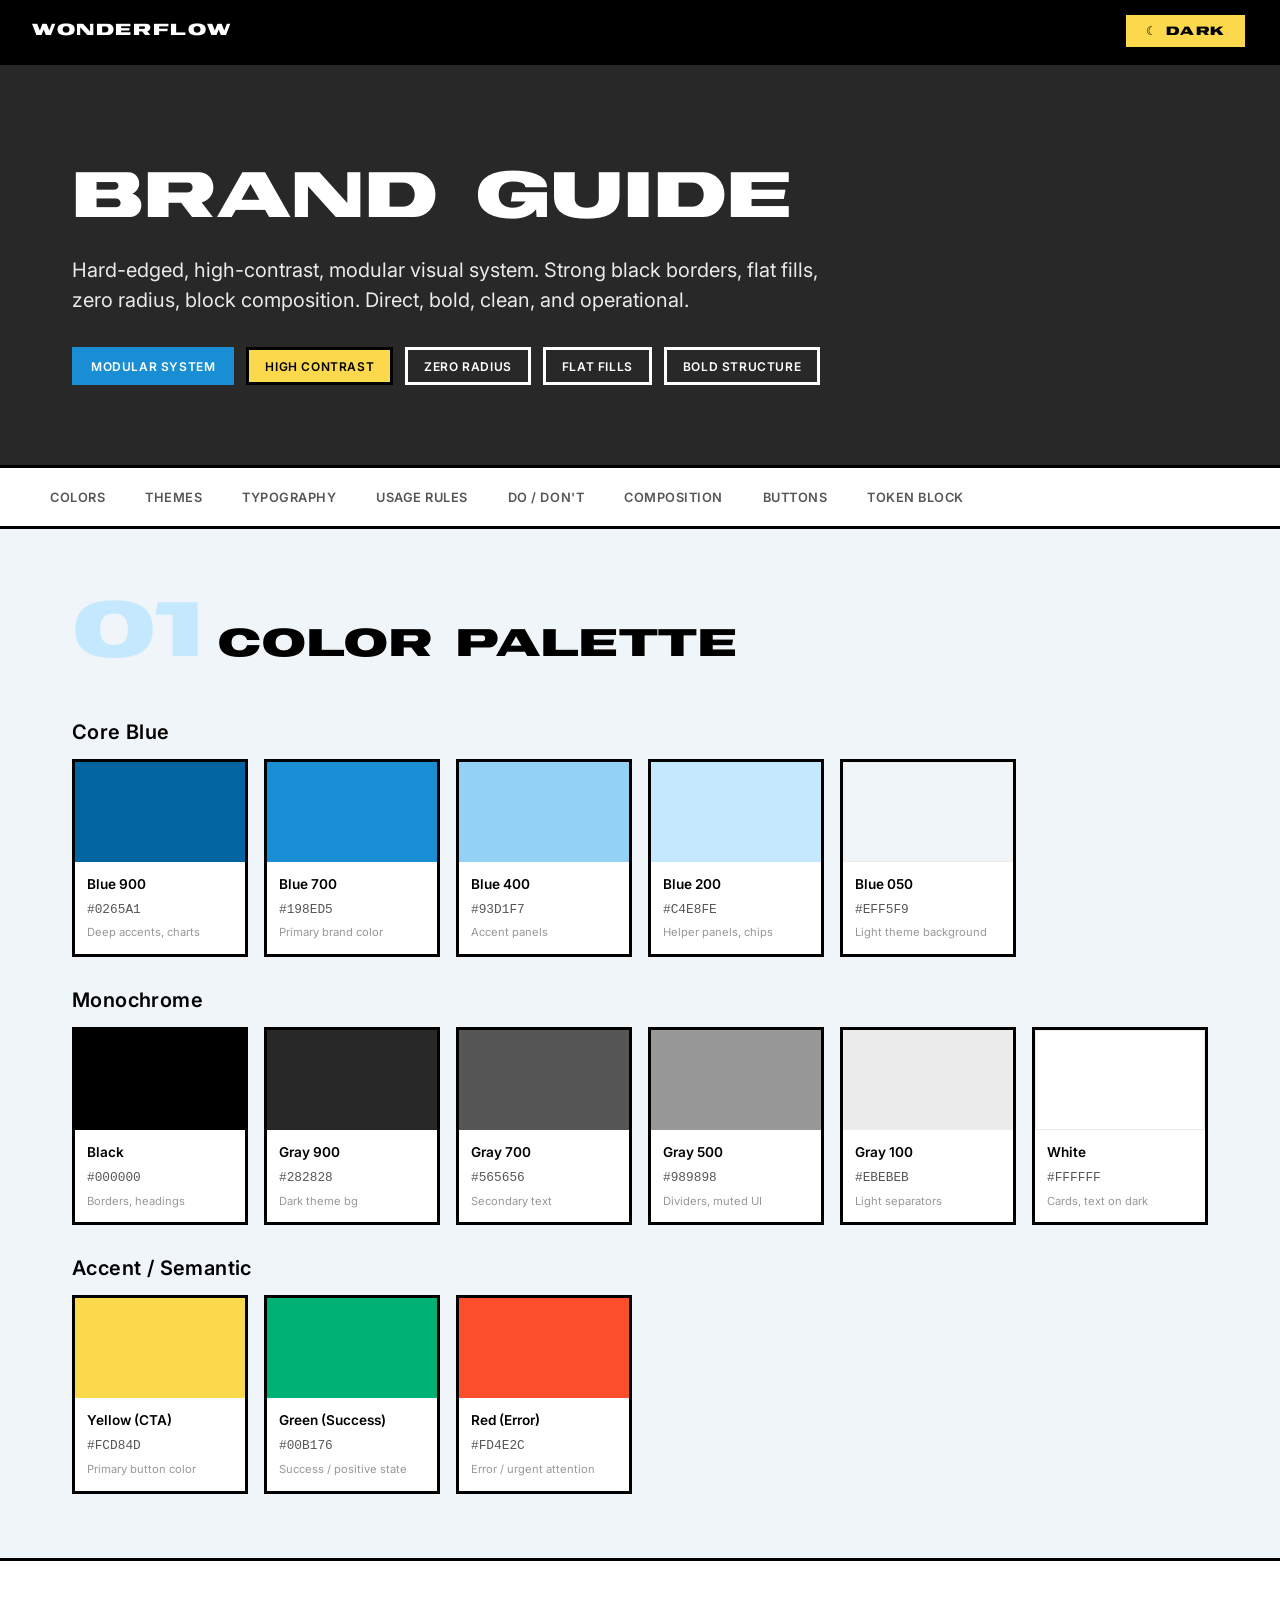
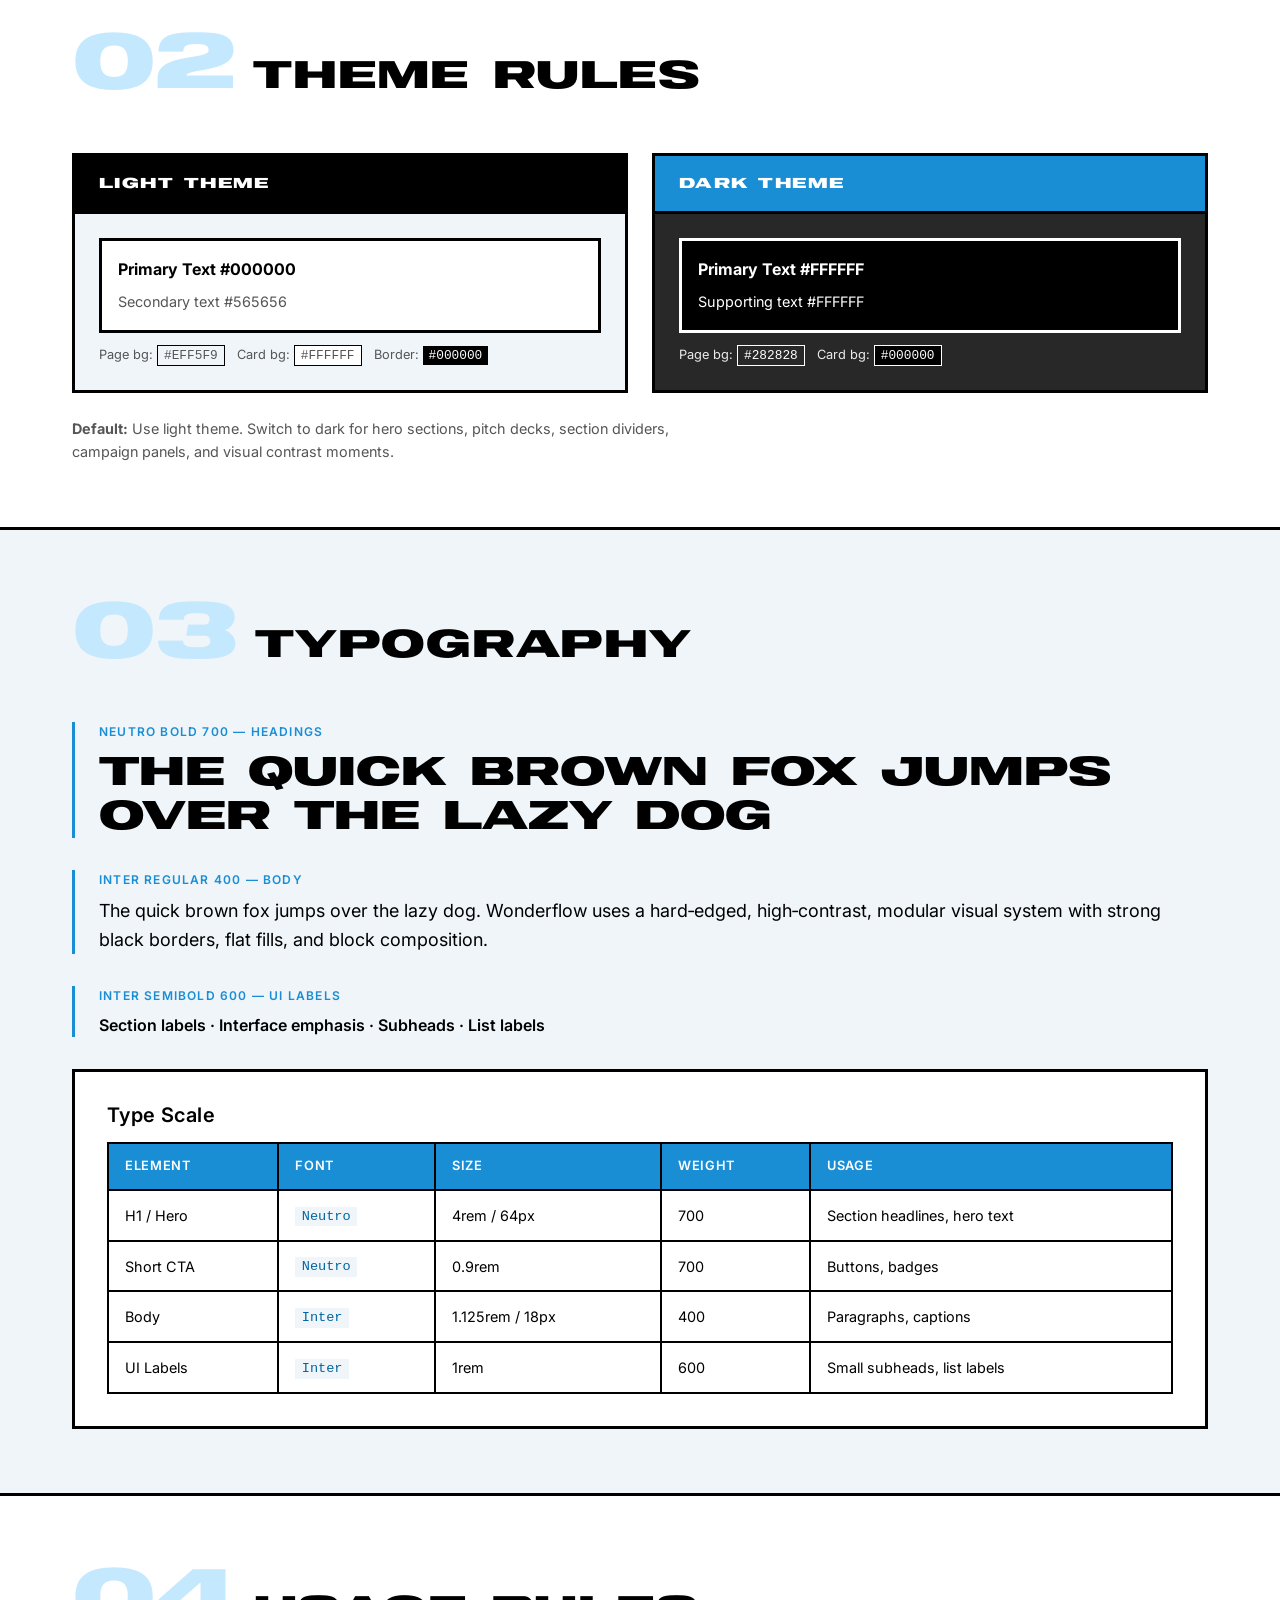
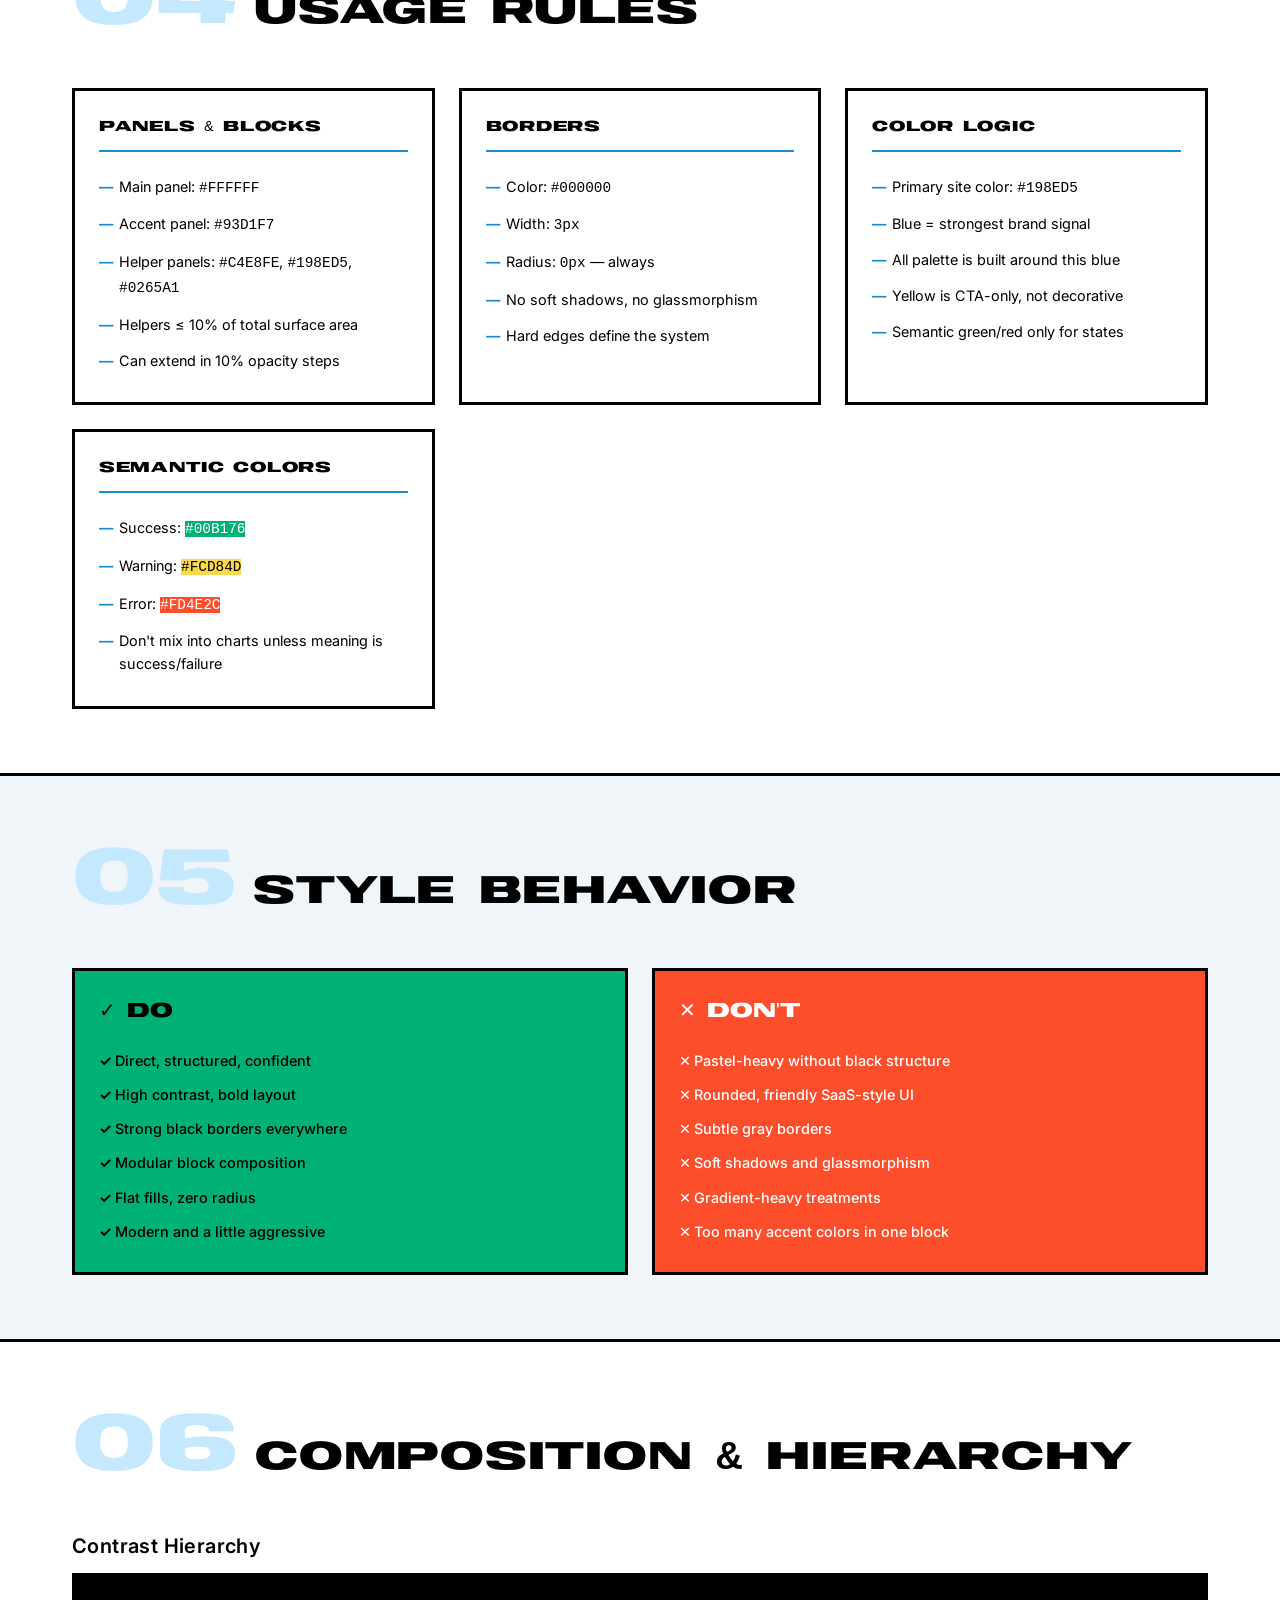
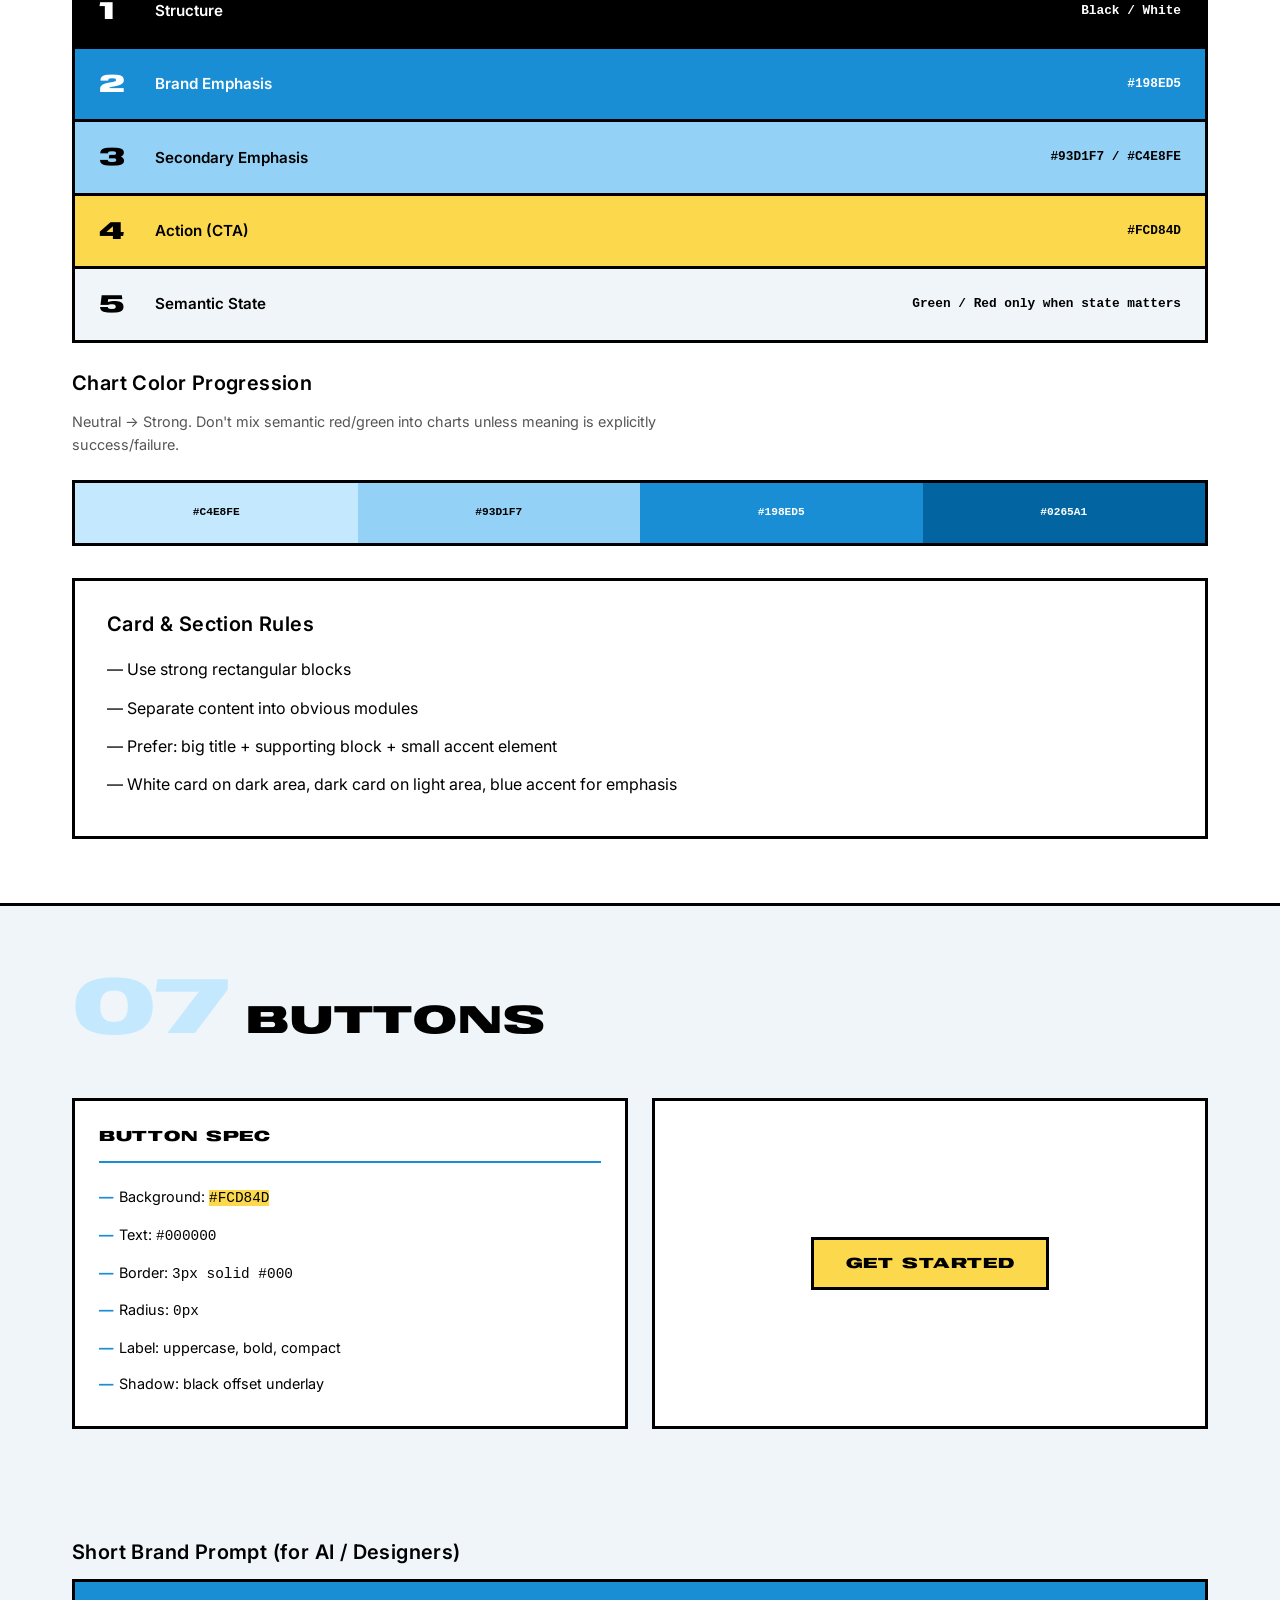
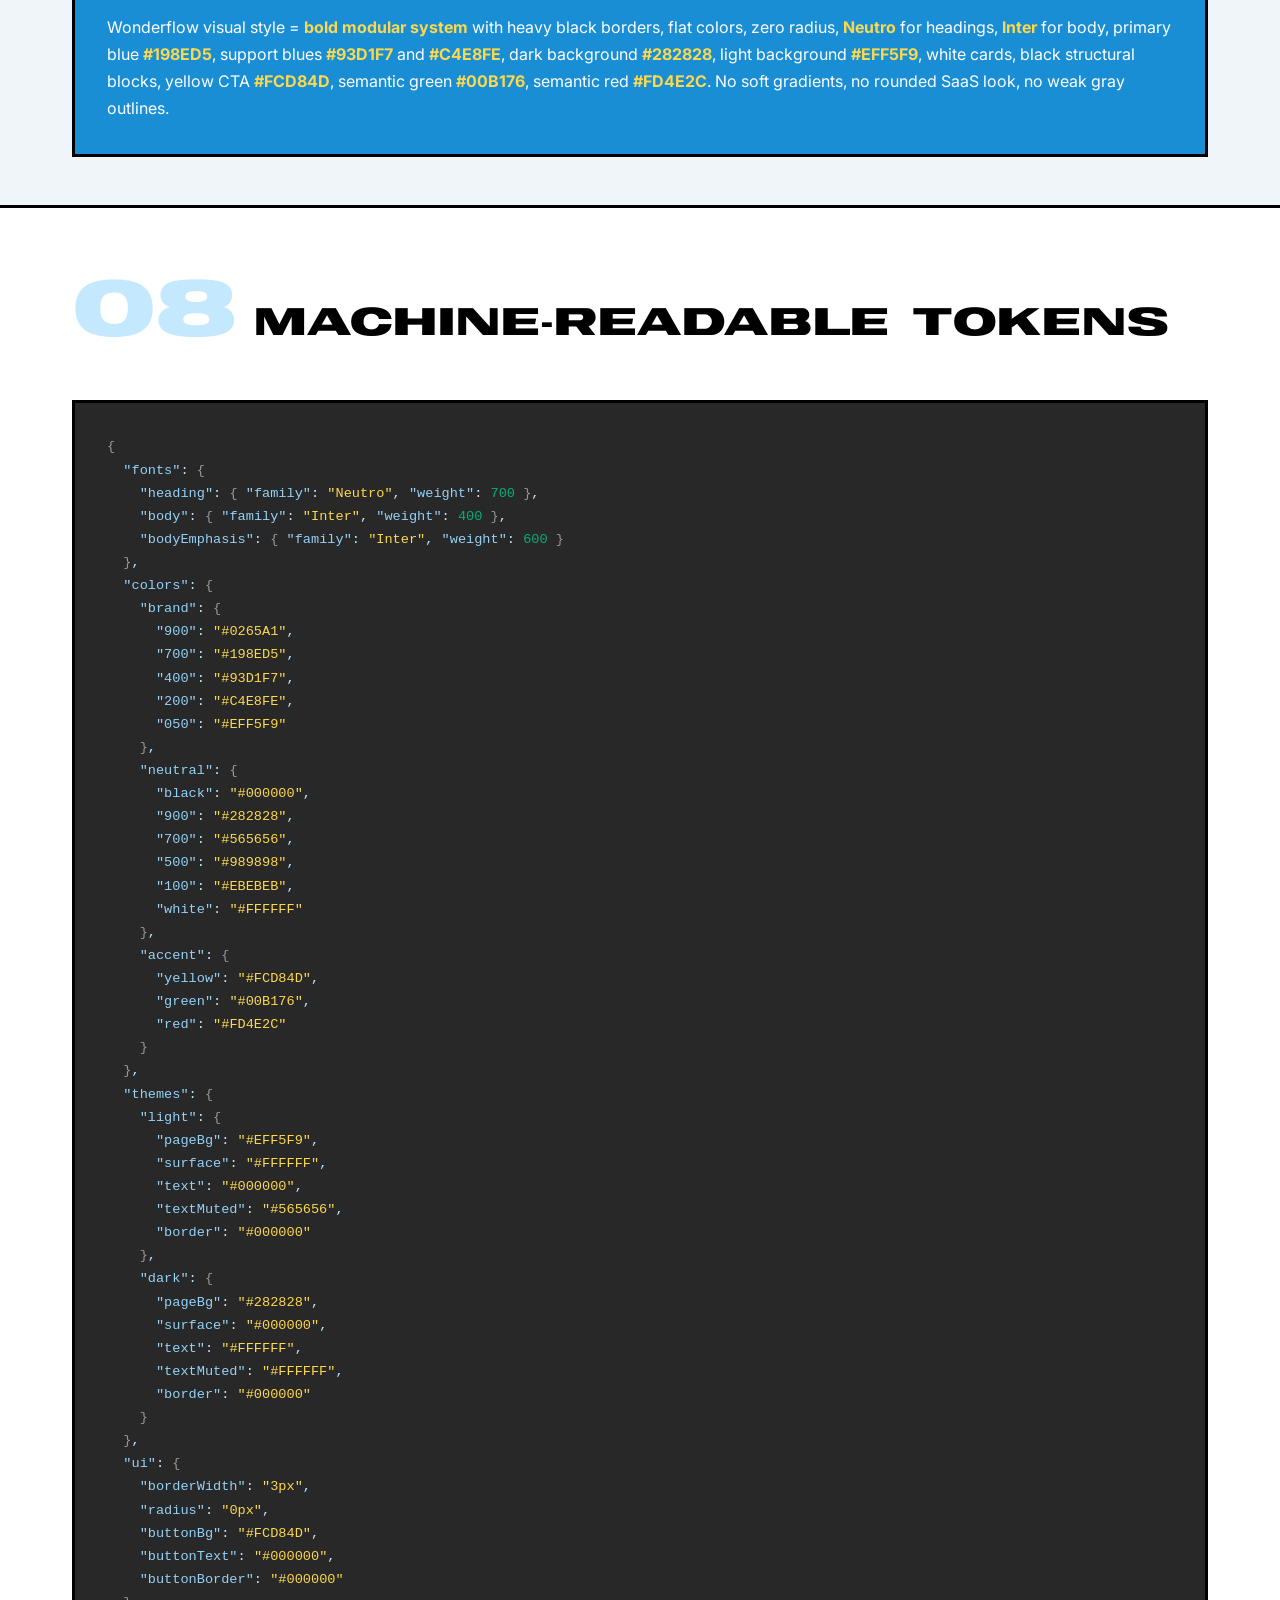
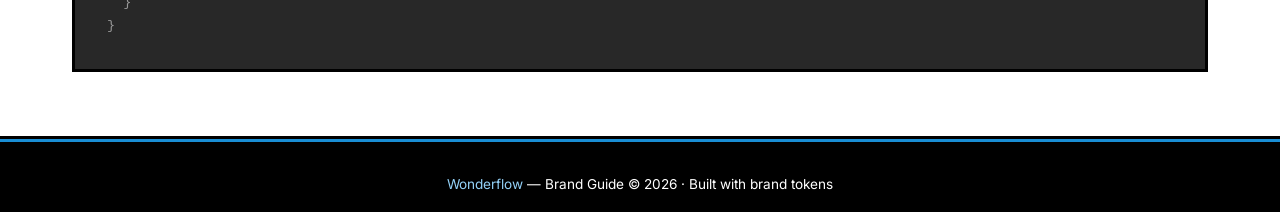
==== index.html @ 0686f117 "Wonderflow Brand Guide – initial version" ====
<!DOCTYPE html>
<html lang="en" data-theme="light">
<head>
  <meta charset="UTF-8">
  <meta name="viewport" content="width=device-width, initial-scale=1.0">
  <title>Wonderflow — Brand Guide</title>
  <meta name="description" content="Official visual identity and brand guidelines for Wonderflow. Colors, typography, themes, composition rules and implementation specs.">

  <!-- Inter from Google Fonts -->
  <link rel="preconnect" href="https://fonts.googleapis.com">
  <link rel="preconnect" href="https://fonts.gstatic.com" crossorigin>
  <link href="https://fonts.googleapis.com/css2?family=Inter:wght@400;600;700&display=swap" rel="stylesheet">

  <style>
    /* ===== FONT: Neutro Bold ===== */
    @font-face {
      font-family: 'Neutro';
      src: url('fonts/Neutro-Bold.otf') format('opentype');
      font-weight: 700;
      font-style: normal;
      font-display: swap;
    }

    /* ===== CSS VARIABLES (Brand Tokens) ===== */
    :root {
      /* Core Blue */
      --brand-blue-900: #0265A1;
      --brand-blue-700: #198ED5;
      --brand-blue-400: #93D1F7;
      --brand-blue-200: #C4E8FE;
      --brand-blue-050: #EFF5F9;

      /* Monochrome */
      --black: #000000;
      --gray-900: #282828;
      --gray-700: #565656;
      --gray-500: #989898;
      --gray-100: #EBEBEB;
      --white: #FFFFFF;

      /* Accent */
      --accent-yellow: #FCD84D;
      --accent-green: #00B176;
      --accent-red: #FD4E2C;

      /* UI */
      --border-width: 3px;
      --radius: 0px;

      /* Fonts */
      --font-heading: 'Neutro', Impact, 'Arial Black', sans-serif;
      --font-body: 'Inter', system-ui, sans-serif;
    }

    /* ===== THEME TOKENS ===== */
    [data-theme="light"] {
      --page-bg: var(--brand-blue-050);
      --surface: var(--white);
      --text-primary: var(--black);
      --text-secondary: var(--gray-700);
      --border-color: var(--black);
    }

    [data-theme="dark"] {
      --page-bg: var(--gray-900);
      --surface: var(--black);
      --text-primary: var(--white);
      --text-secondary: var(--white);
      --border-color: var(--white);
    }

    /* ===== RESET ===== */
    *, *::before, *::after { box-sizing: border-box; margin: 0; padding: 0; }

    html {
      scroll-behavior: smooth;
      font-size: 16px;
    }

    body {
      font-family: var(--font-body);
      font-weight: 400;
      line-height: 1.6;
      color: var(--text-primary);
      background: var(--page-bg);
      transition: background 0.3s ease, color 0.3s ease;
    }

    /* ===== GLOBAL ELEMENTS ===== */
    h1, h2, h3, h4 {
      font-family: var(--font-heading);
      font-weight: 700;
      line-height: 1.1;
      letter-spacing: 0.02em;
    }

    h1 { font-size: clamp(2.5rem, 5vw, 4rem); text-transform: uppercase; }
    h2 { font-size: clamp(1.5rem, 3vw, 2.5rem); text-transform: uppercase; margin-bottom: 1.5rem; }
    h3 { font-size: 1.25rem; font-family: var(--font-body); font-weight: 600; margin-bottom: 1rem; }

    p { max-width: 72ch; }

    a {
      color: var(--brand-blue-700);
      text-decoration: none;
      border-bottom: 2px solid transparent;
      transition: border-color 0.2s;
    }
    a:hover { border-bottom-color: var(--brand-blue-700); }

    /* ===== LAYOUT ===== */
    .container {
      max-width: 1200px;
      margin: 0 auto;
      padding: 0 2rem;
    }

    section {
      padding: 4rem 0;
    }

    /* ===== THEME TOGGLE ===== */
    .top-bar {
      position: sticky;
      top: 0;
      z-index: 100;
      background: var(--black);
      border-bottom: var(--border-width) solid var(--black);
      padding: 0.75rem 2rem;
      display: flex;
      justify-content: space-between;
      align-items: center;
    }

    .top-bar__logo {
      font-family: var(--font-heading);
      font-size: 1rem;
      color: var(--white);
      text-transform: uppercase;
      letter-spacing: 0.1em;
    }

    .theme-toggle {
      font-family: var(--font-heading);
      font-size: 0.75rem;
      text-transform: uppercase;
      letter-spacing: 0.1em;
      background: var(--accent-yellow);
      color: var(--black);
      border: var(--border-width) solid var(--black);
      border-radius: var(--radius);
      padding: 0.5rem 1.25rem;
      cursor: pointer;
      position: relative;
      transition: transform 0.15s;
    }
    .theme-toggle:hover {
      transform: translateY(-2px);
    }
    .theme-toggle::after {
      content: '';
      position: absolute;
      inset: 0;
      background: var(--black);
      z-index: -1;
      transform: translate(4px, 4px);
    }

    /* ===== HERO ===== */
    .hero {
      background: var(--gray-900);
      color: var(--white);
      padding: 6rem 0 5rem;
      border-bottom: var(--border-width) solid var(--black);
    }

    .hero h1 {
      margin-bottom: 1.5rem;
    }

    .hero__subtitle {
      font-size: 1.25rem;
      font-weight: 400;
      max-width: 60ch;
      opacity: 0.9;
      line-height: 1.5;
    }

    .hero__tags {
      display: flex;
      flex-wrap: wrap;
      gap: 0.75rem;
      margin-top: 2rem;
    }

    .tag {
      display: inline-block;
      font-family: var(--font-body);
      font-weight: 600;
      font-size: 0.75rem;
      text-transform: uppercase;
      letter-spacing: 0.05em;
      padding: 0.4rem 1rem;
      border: var(--border-width) solid var(--white);
      border-radius: var(--radius);
    }

    .tag--blue { background: var(--brand-blue-700); color: var(--white); border-color: var(--brand-blue-700); }
    .tag--yellow { background: var(--accent-yellow); color: var(--black); border-color: var(--black); }
    .tag--outline { background: transparent; color: var(--white); }

    /* ===== NAV (Section Navigation) ===== */
    .section-nav {
      background: var(--surface);
      border-bottom: var(--border-width) solid var(--border-color);
      padding: 1rem 0;
      overflow-x: auto;
    }

    .section-nav__list {
      list-style: none;
      display: flex;
      gap: 0.25rem;
      padding: 0 2rem;
      white-space: nowrap;
    }

    .section-nav__link {
      font-family: var(--font-body);
      font-weight: 600;
      font-size: 0.8rem;
      text-transform: uppercase;
      letter-spacing: 0.04em;
      padding: 0.5rem 1rem;
      color: var(--text-secondary);
      border: 2px solid transparent;
      text-decoration: none;
      transition: all 0.2s;
    }
    .section-nav__link:hover {
      color: var(--text-primary);
      border-color: var(--brand-blue-700);
      border-bottom: 2px solid var(--brand-blue-700);
    }

    /* ===== CARD ===== */
    .card {
      background: var(--surface);
      border: var(--border-width) solid var(--border-color);
      border-radius: var(--radius);
      padding: 2rem;
      transition: background 0.3s, border-color 0.3s;
    }

    .card--accent {
      background: var(--brand-blue-400);
      color: var(--black);
      border-color: var(--black);
    }

    .card--dark {
      background: var(--gray-900);
      color: var(--white);
      border-color: var(--black);
    }

    /* ===== SECTION HEADER ===== */
    .section-header {
      display: flex;
      align-items: baseline;
      gap: 1rem;
      margin-bottom: 2rem;
    }

    .section-number {
      font-family: var(--font-heading);
      font-size: clamp(3rem, 6vw, 5rem);
      color: var(--brand-blue-200);
      line-height: 1;
    }

    /* ===== COLOR SWATCHES ===== */
    .swatch-grid {
      display: grid;
      grid-template-columns: repeat(auto-fill, minmax(160px, 1fr));
      gap: 1rem;
    }

    .swatch {
      border: var(--border-width) solid var(--black);
      border-radius: var(--radius);
      overflow: hidden;
    }

    .swatch__color {
      height: 100px;
      display: flex;
      align-items: flex-end;
      padding: 0.5rem;
    }

    .swatch__info {
      background: var(--white);
      color: var(--black);
      padding: 0.75rem;
      font-size: 0.8rem;
    }

    .swatch__name {
      font-weight: 600;
      font-size: 0.85rem;
      margin-bottom: 0.25rem;
    }

    .swatch__hex {
      font-family: 'SF Mono', 'Fira Code', monospace;
      font-size: 0.8rem;
      color: var(--gray-700);
    }

    .swatch__role {
      font-size: 0.7rem;
      color: var(--gray-500);
      margin-top: 0.25rem;
    }

    /* ===== THEME PREVIEW ===== */
    .theme-preview-grid {
      display: grid;
      grid-template-columns: 1fr 1fr;
      gap: 1.5rem;
    }

    @media (max-width: 768px) {
      .theme-preview-grid { grid-template-columns: 1fr; }
    }

    .theme-preview {
      border: var(--border-width) solid var(--black);
      border-radius: var(--radius);
      overflow: hidden;
    }

    .theme-preview__header {
      font-family: var(--font-heading);
      font-size: 0.9rem;
      text-transform: uppercase;
      letter-spacing: 0.1em;
      padding: 1rem 1.5rem;
      border-bottom: var(--border-width) solid var(--black);
    }

    .theme-preview__body {
      padding: 1.5rem;
    }

    .theme-preview--light .theme-preview__header {
      background: var(--black);
      color: var(--white);
    }
    .theme-preview--light .theme-preview__body {
      background: #EFF5F9;
    }
    .theme-preview--light .preview-card {
      background: #FFFFFF;
      color: #000000;
      border: 3px solid #000000;
      padding: 1rem;
      margin-bottom: 0.75rem;
    }
    .theme-preview--light .preview-text-muted {
      color: #565656;
    }

    .theme-preview--dark .theme-preview__header {
      background: var(--brand-blue-700);
      color: var(--white);
    }
    .theme-preview--dark .theme-preview__body {
      background: #282828;
    }
    .theme-preview--dark .preview-card {
      background: #000000;
      color: #FFFFFF;
      border: 3px solid #FFFFFF;
      padding: 1rem;
      margin-bottom: 0.75rem;
    }
    .theme-preview--dark .preview-text-muted {
      color: #FFFFFF;
    }

    /* ===== TYPOGRAPHY DEMO ===== */
    .type-demo {
      display: grid;
      gap: 2rem;
    }

    .type-sample {
      border-left: var(--border-width) solid var(--brand-blue-700);
      padding-left: 1.5rem;
    }

    .type-sample__label {
      font-family: var(--font-body);
      font-weight: 600;
      font-size: 0.75rem;
      text-transform: uppercase;
      letter-spacing: 0.1em;
      color: var(--brand-blue-700);
      margin-bottom: 0.5rem;
    }

    .type-sample--neutro {
      font-family: var(--font-heading);
      font-weight: 700;
      font-size: 2.5rem;
      line-height: 1.1;
      text-transform: uppercase;
    }

    .type-sample--inter-regular {
      font-family: var(--font-body);
      font-weight: 400;
      font-size: 1.125rem;
      line-height: 1.6;
    }

    .type-sample--inter-semibold {
      font-family: var(--font-body);
      font-weight: 600;
      font-size: 1rem;
      line-height: 1.5;
    }

    /* ===== TABLE ===== */
    .brand-table {
      width: 100%;
      border-collapse: collapse;
      font-size: 0.9rem;
    }

    .brand-table th,
    .brand-table td {
      text-align: left;
      padding: 0.75rem 1rem;
      border: 2px solid var(--border-color);
    }

    .brand-table th {
      font-family: var(--font-body);
      font-weight: 600;
      font-size: 0.8rem;
      text-transform: uppercase;
      letter-spacing: 0.05em;
      background: var(--brand-blue-700);
      color: var(--white);
      border-color: var(--black);
    }

    .brand-table td {
      background: var(--surface);
    }

    .brand-table code {
      font-family: 'SF Mono', 'Fira Code', monospace;
      font-size: 0.85rem;
      background: var(--brand-blue-050);
      color: var(--brand-blue-900);
      padding: 0.15rem 0.4rem;
      border-radius: 0;
    }

    [data-theme="dark"] .brand-table code {
      background: var(--gray-900);
      color: var(--brand-blue-400);
    }

    /* ===== RULES GRID ===== */
    .rules-grid {
      display: grid;
      grid-template-columns: repeat(auto-fit, minmax(280px, 1fr));
      gap: 1.5rem;
    }

    .rule-card {
      background: var(--surface);
      border: var(--border-width) solid var(--border-color);
      padding: 1.5rem;
    }

    .rule-card__title {
      font-family: var(--font-heading);
      font-size: 0.9rem;
      text-transform: uppercase;
      letter-spacing: 0.05em;
      margin-bottom: 1rem;
      padding-bottom: 0.75rem;
      border-bottom: 2px solid var(--brand-blue-700);
    }

    .rule-card ul {
      list-style: none;
      padding: 0;
    }

    .rule-card li {
      padding: 0.4rem 0;
      font-size: 0.9rem;
      padding-left: 1.25rem;
      position: relative;
    }

    .rule-card li::before {
      content: '—';
      position: absolute;
      left: 0;
      color: var(--brand-blue-700);
      font-weight: 700;
    }

    /* ===== DO / DON'T ===== */
    .do-dont-grid {
      display: grid;
      grid-template-columns: 1fr 1fr;
      gap: 1.5rem;
    }

    @media (max-width: 768px) {
      .do-dont-grid { grid-template-columns: 1fr; }
    }

    .do-card, .dont-card {
      border: var(--border-width) solid var(--black);
      padding: 1.5rem;
    }

    .do-card {
      background: var(--accent-green);
      color: var(--black);
    }

    .dont-card {
      background: var(--accent-red);
      color: var(--white);
    }

    .do-card__header, .dont-card__header {
      font-family: var(--font-heading);
      font-size: 1.25rem;
      text-transform: uppercase;
      margin-bottom: 1rem;
    }

    .do-card ul, .dont-card ul {
      list-style: none;
      padding: 0;
    }

    .do-card li, .dont-card li {
      padding: 0.35rem 0;
      font-size: 0.9rem;
      font-weight: 500;
    }

    .do-card li::before { content: '✓ '; font-weight: 700; }
    .dont-card li::before { content: '✕ '; font-weight: 700; }

    /* ===== HIERARCHY BLOCKS ===== */
    .hierarchy-list {
      display: flex;
      flex-direction: column;
      gap: 0;
    }

    .hierarchy-item {
      display: flex;
      align-items: center;
      gap: 1rem;
      padding: 1rem 1.5rem;
      border: var(--border-width) solid var(--black);
      margin-bottom: -3px;
      font-weight: 600;
    }

    .hierarchy-item__num {
      font-family: var(--font-heading);
      font-size: 1.5rem;
      min-width: 2.5rem;
    }

    .hierarchy-item__label {
      flex: 1;
      font-size: 0.95rem;
    }

    .hierarchy-item__token {
      font-family: 'SF Mono', 'Fira Code', monospace;
      font-size: 0.8rem;
    }

    /* ===== CODE BLOCK ===== */
    .code-block {
      background: var(--gray-900);
      color: var(--brand-blue-200);
      border: var(--border-width) solid var(--black);
      padding: 2rem;
      overflow-x: auto;
      font-family: 'SF Mono', 'Fira Code', 'Courier New', monospace;
      font-size: 0.85rem;
      line-height: 1.7;
    }

    .code-block .key { color: var(--brand-blue-400); }
    .code-block .string { color: var(--accent-yellow); }
    .code-block .number { color: var(--accent-green); }
    .code-block .bracket { color: var(--gray-500); }

    /* ===== BUTTON DEMO ===== */
    .btn-demo {
      display: inline-block;
      font-family: var(--font-heading);
      font-size: 0.9rem;
      font-weight: 700;
      text-transform: uppercase;
      letter-spacing: 0.05em;
      background: var(--accent-yellow);
      color: var(--black);
      border: var(--border-width) solid var(--black);
      border-radius: var(--radius);
      padding: 0.75rem 2rem;
      cursor: pointer;
      position: relative;
      text-decoration: none;
      transition: transform 0.15s;
    }

    .btn-demo::after {
      content: '';
      position: absolute;
      inset: 0;
      background: var(--black);
      z-index: -1;
      transform: translate(5px, 5px);
    }

    .btn-demo:hover {
      transform: translate(-2px, -2px);
      border-bottom: var(--border-width) solid var(--black);
    }

    /* ===== PROMPT BLOCK ===== */
    .prompt-block {
      background: var(--brand-blue-700);
      color: var(--white);
      border: var(--border-width) solid var(--black);
      padding: 2rem;
      font-size: 1rem;
      line-height: 1.7;
    }

    .prompt-block strong {
      color: var(--accent-yellow);
    }

    /* ===== CHART GRADIENT ===== */
    .chart-gradient {
      display: flex;
      border: var(--border-width) solid var(--black);
      overflow: hidden;
      margin-top: 1rem;
    }

    .chart-gradient__step {
      flex: 1;
      height: 60px;
      display: flex;
      align-items: center;
      justify-content: center;
      font-family: 'SF Mono', monospace;
      font-size: 0.7rem;
      font-weight: 600;
    }

    /* ===== FOOTER ===== */
    footer {
      background: var(--black);
      color: var(--white);
      text-align: center;
      padding: 2rem;
      font-size: 0.85rem;
      border-top: var(--border-width) solid var(--brand-blue-700);
    }

    footer span {
      color: var(--brand-blue-400);
    }

    /* ===== SPACING UTILS ===== */
    .mt-1 { margin-top: 0.5rem; }
    .mt-2 { margin-top: 1rem; }
    .mt-3 { margin-top: 1.5rem; }
    .mt-4 { margin-top: 2rem; }
    .mb-3 { margin-bottom: 1.5rem; }
    .mb-4 { margin-bottom: 2rem; }

    /* ===== RESPONSIVE ===== */
    @media (max-width: 600px) {
      section { padding: 2.5rem 0; }
      .container { padding: 0 1rem; }
      .swatch-grid { grid-template-columns: repeat(auto-fill, minmax(120px, 1fr)); }
      .swatch__color { height: 70px; }
      .rules-grid { grid-template-columns: 1fr; }
    }
  </style>
</head>
<body>

  <!-- ========== TOP BAR ========== -->
  <div class="top-bar">
    <div class="top-bar__logo">Wonderflow</div>
    <button class="theme-toggle" id="themeToggle" aria-label="Toggle theme">
      ☾ Dark
    </button>
  </div>

  <!-- ========== HERO ========== -->
  <section class="hero">
    <div class="container">
      <h1>Brand Guide</h1>
      <p class="hero__subtitle">
        Hard-edged, high-contrast, modular visual system. Strong black borders, flat fills, zero radius, block composition. Direct, bold, clean, and operational.
      </p>
      <div class="hero__tags">
        <span class="tag tag--blue">Modular System</span>
        <span class="tag tag--yellow">High Contrast</span>
        <span class="tag tag--outline">Zero Radius</span>
        <span class="tag tag--outline">Flat Fills</span>
        <span class="tag tag--outline">Bold Structure</span>
      </div>
    </div>
  </section>

  <!-- ========== SECTION NAV ========== -->
  <nav class="section-nav" aria-label="Page sections">
    <ul class="section-nav__list">
      <li><a class="section-nav__link" href="#colors">Colors</a></li>
      <li><a class="section-nav__link" href="#themes">Themes</a></li>
      <li><a class="section-nav__link" href="#typography">Typography</a></li>
      <li><a class="section-nav__link" href="#usage">Usage Rules</a></li>
      <li><a class="section-nav__link" href="#style">Do / Don't</a></li>
      <li><a class="section-nav__link" href="#composition">Composition</a></li>
      <li><a class="section-nav__link" href="#buttons">Buttons</a></li>
      <li><a class="section-nav__link" href="#tokens">Token Block</a></li>
    </ul>
  </nav>

  <!-- ========== 1. COLORS ========== -->
  <section id="colors">
    <div class="container">
      <div class="section-header">
        <span class="section-number">01</span>
        <h2>Color Palette</h2>
      </div>

      <!-- Core Blue -->
      <h3>Core Blue</h3>
      <div class="swatch-grid mb-4">
        <div class="swatch">
          <div class="swatch__color" style="background: #0265A1;"></div>
          <div class="swatch__info">
            <div class="swatch__name">Blue 900</div>
            <div class="swatch__hex">#0265A1</div>
            <div class="swatch__role">Deep accents, charts</div>
          </div>
        </div>
        <div class="swatch">
          <div class="swatch__color" style="background: #198ED5;"></div>
          <div class="swatch__info">
            <div class="swatch__name">Blue 700</div>
            <div class="swatch__hex">#198ED5</div>
            <div class="swatch__role">Primary brand color</div>
          </div>
        </div>
        <div class="swatch">
          <div class="swatch__color" style="background: #93D1F7;"></div>
          <div class="swatch__info">
            <div class="swatch__name">Blue 400</div>
            <div class="swatch__hex">#93D1F7</div>
            <div class="swatch__role">Accent panels</div>
          </div>
        </div>
        <div class="swatch">
          <div class="swatch__color" style="background: #C4E8FE;"></div>
          <div class="swatch__info">
            <div class="swatch__name">Blue 200</div>
            <div class="swatch__hex">#C4E8FE</div>
            <div class="swatch__role">Helper panels, chips</div>
          </div>
        </div>
        <div class="swatch">
          <div class="swatch__color" style="background: #EFF5F9; border: 1px solid #EBEBEB;"></div>
          <div class="swatch__info">
            <div class="swatch__name">Blue 050</div>
            <div class="swatch__hex">#EFF5F9</div>
            <div class="swatch__role">Light theme background</div>
          </div>
        </div>
      </div>

      <!-- Monochrome -->
      <h3>Monochrome</h3>
      <div class="swatch-grid mb-4">
        <div class="swatch">
          <div class="swatch__color" style="background: #000000;"></div>
          <div class="swatch__info">
            <div class="swatch__name">Black</div>
            <div class="swatch__hex">#000000</div>
            <div class="swatch__role">Borders, headings</div>
          </div>
        </div>
        <div class="swatch">
          <div class="swatch__color" style="background: #282828;"></div>
          <div class="swatch__info">
            <div class="swatch__name">Gray 900</div>
            <div class="swatch__hex">#282828</div>
            <div class="swatch__role">Dark theme bg</div>
          </div>
        </div>
        <div class="swatch">
          <div class="swatch__color" style="background: #565656;"></div>
          <div class="swatch__info">
            <div class="swatch__name">Gray 700</div>
            <div class="swatch__hex">#565656</div>
            <div class="swatch__role">Secondary text</div>
          </div>
        </div>
        <div class="swatch">
          <div class="swatch__color" style="background: #989898;"></div>
          <div class="swatch__info">
            <div class="swatch__name">Gray 500</div>
            <div class="swatch__hex">#989898</div>
            <div class="swatch__role">Dividers, muted UI</div>
          </div>
        </div>
        <div class="swatch">
          <div class="swatch__color" style="background: #EBEBEB;"></div>
          <div class="swatch__info">
            <div class="swatch__name">Gray 100</div>
            <div class="swatch__hex">#EBEBEB</div>
            <div class="swatch__role">Light separators</div>
          </div>
        </div>
        <div class="swatch">
          <div class="swatch__color" style="background: #FFFFFF; border: 1px solid #EBEBEB;"></div>
          <div class="swatch__info">
            <div class="swatch__name">White</div>
            <div class="swatch__hex">#FFFFFF</div>
            <div class="swatch__role">Cards, text on dark</div>
          </div>
        </div>
      </div>

      <!-- Accent / Semantic -->
      <h3>Accent / Semantic</h3>
      <div class="swatch-grid">
        <div class="swatch">
          <div class="swatch__color" style="background: #FCD84D;"></div>
          <div class="swatch__info">
            <div class="swatch__name">Yellow (CTA)</div>
            <div class="swatch__hex">#FCD84D</div>
            <div class="swatch__role">Primary button color</div>
          </div>
        </div>
        <div class="swatch">
          <div class="swatch__color" style="background: #00B176;"></div>
          <div class="swatch__info">
            <div class="swatch__name">Green (Success)</div>
            <div class="swatch__hex">#00B176</div>
            <div class="swatch__role">Success / positive state</div>
          </div>
        </div>
        <div class="swatch">
          <div class="swatch__color" style="background: #FD4E2C;"></div>
          <div class="swatch__info">
            <div class="swatch__name">Red (Error)</div>
            <div class="swatch__hex">#FD4E2C</div>
            <div class="swatch__role">Error / urgent attention</div>
          </div>
        </div>
      </div>
    </div>
  </section>

  <!-- ========== 2. THEMES ========== -->
  <section id="themes" style="background: var(--surface); border-top: var(--border-width) solid var(--border-color); border-bottom: var(--border-width) solid var(--border-color);">
    <div class="container">
      <div class="section-header">
        <span class="section-number">02</span>
        <h2>Theme Rules</h2>
      </div>

      <div class="theme-preview-grid">
        <!-- Light Theme -->
        <div class="theme-preview theme-preview--light">
          <div class="theme-preview__header">Light Theme</div>
          <div class="theme-preview__body">
            <div class="preview-card">
              <strong>Primary Text #000000</strong>
              <div class="mt-1 preview-text-muted" style="font-size: 0.9rem;">Secondary text #565656</div>
            </div>
            <div style="font-size: 0.8rem; color: #565656;">
              Page bg: <code style="background:#EFF5F9; padding: 2px 6px; border: 1px solid #000; font-family: monospace;">#EFF5F9</code> &nbsp;
              Card bg: <code style="background:#FFF; padding: 2px 6px; border: 1px solid #000; font-family: monospace;">#FFFFFF</code> &nbsp;
              Border: <code style="background:#000; color:#FFF; padding: 2px 6px; font-family: monospace;">#000000</code>
            </div>
          </div>
        </div>

        <!-- Dark Theme -->
        <div class="theme-preview theme-preview--dark">
          <div class="theme-preview__header">Dark Theme</div>
          <div class="theme-preview__body">
            <div class="preview-card">
              <strong>Primary Text #FFFFFF</strong>
              <div class="mt-1 preview-text-muted" style="font-size: 0.9rem;">Supporting text #FFFFFF</div>
            </div>
            <div style="font-size: 0.8rem; color: #EBEBEB;">
              Page bg: <code style="background:#282828; color:#FFF; padding: 2px 6px; border: 1px solid #FFF; font-family: monospace;">#282828</code> &nbsp;
              Card bg: <code style="background:#000; color:#FFF; padding: 2px 6px; border: 1px solid #FFF; font-family: monospace;">#000000</code>
            </div>
          </div>
        </div>
      </div>

      <p class="mt-3" style="font-size: 0.9rem; color: var(--text-secondary);">
        <strong>Default:</strong> Use light theme. Switch to dark for hero sections, pitch decks, section dividers, campaign panels, and visual contrast moments.
      </p>
    </div>
  </section>

  <!-- ========== 3. TYPOGRAPHY ========== -->
  <section id="typography">
    <div class="container">
      <div class="section-header">
        <span class="section-number">03</span>
        <h2>Typography</h2>
      </div>

      <div class="type-demo mb-4">
        <div class="type-sample">
          <div class="type-sample__label">Neutro Bold 700 — Headings</div>
          <div class="type-sample--neutro">The quick brown fox jumps over the lazy dog</div>
        </div>
        <div class="type-sample">
          <div class="type-sample__label">Inter Regular 400 — Body</div>
          <div class="type-sample--inter-regular">
            The quick brown fox jumps over the lazy dog. Wonderflow uses a hard‑edged, high‑contrast, modular visual system with strong black borders, flat fills, and block composition.
          </div>
        </div>
        <div class="type-sample">
          <div class="type-sample__label">Inter Semibold 600 — UI Labels</div>
          <div class="type-sample--inter-semibold">
            Section labels · Interface emphasis · Subheads · List labels
          </div>
        </div>
      </div>

      <div class="card">
        <h3>Type Scale</h3>
        <div style="overflow-x: auto;">
          <table class="brand-table">
            <thead>
              <tr>
                <th>Element</th>
                <th>Font</th>
                <th>Size</th>
                <th>Weight</th>
                <th>Usage</th>
              </tr>
            </thead>
            <tbody>
              <tr>
                <td>H1 / Hero</td>
                <td><code>Neutro</code></td>
                <td>4rem / 64px</td>
                <td>700</td>
                <td>Section headlines, hero text</td>
              </tr>
              <tr>
                <td>Short CTA</td>
                <td><code>Neutro</code></td>
                <td>0.9rem</td>
                <td>700</td>
                <td>Buttons, badges</td>
              </tr>
              <tr>
                <td>Body</td>
                <td><code>Inter</code></td>
                <td>1.125rem / 18px</td>
                <td>400</td>
                <td>Paragraphs, captions</td>
              </tr>
              <tr>
                <td>UI Labels</td>
                <td><code>Inter</code></td>
                <td>1rem</td>
                <td>600</td>
                <td>Small subheads, list labels</td>
              </tr>
            </tbody>
          </table>
        </div>
      </div>
    </div>
  </section>

  <!-- ========== 4. USAGE RULES ========== -->
  <section id="usage" style="background: var(--surface); border-top: var(--border-width) solid var(--border-color); border-bottom: var(--border-width) solid var(--border-color);">
    <div class="container">
      <div class="section-header">
        <span class="section-number">04</span>
        <h2>Usage Rules</h2>
      </div>

      <div class="rules-grid">
        <div class="rule-card">
          <div class="rule-card__title">Panels & Blocks</div>
          <ul>
            <li>Main panel: <code>#FFFFFF</code></li>
            <li>Accent panel: <code>#93D1F7</code></li>
            <li>Helper panels: <code>#C4E8FE</code>, <code>#198ED5</code>, <code>#0265A1</code></li>
            <li>Helpers ≤ 10% of total surface area</li>
            <li>Can extend in 10% opacity steps</li>
          </ul>
        </div>
        <div class="rule-card">
          <div class="rule-card__title">Borders</div>
          <ul>
            <li>Color: <code>#000000</code></li>
            <li>Width: <code>3px</code></li>
            <li>Radius: <code>0px</code> — always</li>
            <li>No soft shadows, no glassmorphism</li>
            <li>Hard edges define the system</li>
          </ul>
        </div>
        <div class="rule-card">
          <div class="rule-card__title">Color Logic</div>
          <ul>
            <li>Primary site color: <code>#198ED5</code></li>
            <li>Blue = strongest brand signal</li>
            <li>All palette is built around this blue</li>
            <li>Yellow is CTA-only, not decorative</li>
            <li>Semantic green/red only for states</li>
          </ul>
        </div>
        <div class="rule-card">
          <div class="rule-card__title">Semantic Colors</div>
          <ul>
            <li>Success: <code style="background:#00B176; color:#FFF;">#00B176</code></li>
            <li>Warning: <code style="background:#FCD84D; color:#000;">#FCD84D</code></li>
            <li>Error: <code style="background:#FD4E2C; color:#FFF;">#FD4E2C</code></li>
            <li>Don't mix into charts unless meaning is success/failure</li>
          </ul>
        </div>
      </div>
    </div>
  </section>

  <!-- ========== 5. STYLE BEHAVIOR ========== -->
  <section id="style">
    <div class="container">
      <div class="section-header">
        <span class="section-number">05</span>
        <h2>Style Behavior</h2>
      </div>

      <div class="do-dont-grid">
        <div class="do-card">
          <div class="do-card__header">✓ Do</div>
          <ul>
            <li>Direct, structured, confident</li>
            <li>High contrast, bold layout</li>
            <li>Strong black borders everywhere</li>
            <li>Modular block composition</li>
            <li>Flat fills, zero radius</li>
            <li>Modern and a little aggressive</li>
          </ul>
        </div>
        <div class="dont-card">
          <div class="dont-card__header">✕ Don't</div>
          <ul>
            <li>Pastel-heavy without black structure</li>
            <li>Rounded, friendly SaaS-style UI</li>
            <li>Subtle gray borders</li>
            <li>Soft shadows and glassmorphism</li>
            <li>Gradient-heavy treatments</li>
            <li>Too many accent colors in one block</li>
          </ul>
        </div>
      </div>
    </div>
  </section>

  <!-- ========== 6. COMPOSITION ========== -->
  <section id="composition" style="background: var(--surface); border-top: var(--border-width) solid var(--border-color); border-bottom: var(--border-width) solid var(--border-color);">
    <div class="container">
      <div class="section-header">
        <span class="section-number">06</span>
        <h2>Composition & Hierarchy</h2>
      </div>

      <h3>Contrast Hierarchy</h3>
      <div class="hierarchy-list mb-4">
        <div class="hierarchy-item" style="background: var(--black); color: var(--white);">
          <span class="hierarchy-item__num">1</span>
          <span class="hierarchy-item__label">Structure</span>
          <span class="hierarchy-item__token">Black / White</span>
        </div>
        <div class="hierarchy-item" style="background: #198ED5; color: #FFF;">
          <span class="hierarchy-item__num">2</span>
          <span class="hierarchy-item__label">Brand Emphasis</span>
          <span class="hierarchy-item__token">#198ED5</span>
        </div>
        <div class="hierarchy-item" style="background: #93D1F7; color: #000;">
          <span class="hierarchy-item__num">3</span>
          <span class="hierarchy-item__label">Secondary Emphasis</span>
          <span class="hierarchy-item__token">#93D1F7 / #C4E8FE</span>
        </div>
        <div class="hierarchy-item" style="background: #FCD84D; color: #000;">
          <span class="hierarchy-item__num">4</span>
          <span class="hierarchy-item__label">Action (CTA)</span>
          <span class="hierarchy-item__token">#FCD84D</span>
        </div>
        <div class="hierarchy-item" style="background: #EFF5F9; color: #000;">
          <span class="hierarchy-item__num">5</span>
          <span class="hierarchy-item__label">Semantic State</span>
          <span class="hierarchy-item__token">Green / Red only when state matters</span>
        </div>
      </div>

      <h3>Chart Color Progression</h3>
      <p class="mb-3" style="font-size: 0.9rem; color: var(--text-secondary);">Neutral → Strong. Don't mix semantic red/green into charts unless meaning is explicitly success/failure.</p>
      <div class="chart-gradient">
        <div class="chart-gradient__step" style="background: #C4E8FE; color: #000;">#C4E8FE</div>
        <div class="chart-gradient__step" style="background: #93D1F7; color: #000;">#93D1F7</div>
        <div class="chart-gradient__step" style="background: #198ED5; color: #FFF;">#198ED5</div>
        <div class="chart-gradient__step" style="background: #0265A1; color: #FFF;">#0265A1</div>
      </div>

      <div class="card mt-4">
        <h3>Card & Section Rules</h3>
        <ul style="list-style: none; padding: 0;">
          <li style="padding: 0.4rem 0;">— Use strong rectangular blocks</li>
          <li style="padding: 0.4rem 0;">— Separate content into obvious modules</li>
          <li style="padding: 0.4rem 0;">— Prefer: big title + supporting block + small accent element</li>
          <li style="padding: 0.4rem 0;">— White card on dark area, dark card on light area, blue accent for emphasis</li>
        </ul>
      </div>
    </div>
  </section>

  <!-- ========== 7. BUTTONS ========== -->
  <section id="buttons">
    <div class="container">
      <div class="section-header">
        <span class="section-number">07</span>
        <h2>Buttons</h2>
      </div>

      <div class="rules-grid">
        <div class="rule-card">
          <div class="rule-card__title">Button Spec</div>
          <ul>
            <li>Background: <code style="background:#FCD84D; color:#000;">#FCD84D</code></li>
            <li>Text: <code>#000000</code></li>
            <li>Border: <code>3px solid #000</code></li>
            <li>Radius: <code>0px</code></li>
            <li>Label: uppercase, bold, compact</li>
            <li>Shadow: black offset underlay</li>
          </ul>
        </div>
        <div class="card" style="display: flex; align-items: center; justify-content: center; min-height: 160px;">
          <a class="btn-demo" href="#" onclick="return false;">Get Started</a>
        </div>
      </div>
    </div>
  </section>

  <!-- ========== 8. AI PROMPT ========== -->
  <section style="padding: 3rem 0;">
    <div class="container">
      <h3 style="margin-bottom: 1rem;">Short Brand Prompt (for AI / Designers)</h3>
      <div class="prompt-block">
        Wonderflow visual style = <strong>bold modular system</strong> with heavy black borders, flat colors, zero radius, <strong>Neutro</strong> for headings, <strong>Inter</strong> for body, primary blue <strong>#198ED5</strong>, support blues <strong>#93D1F7</strong> and <strong>#C4E8FE</strong>, dark background <strong>#282828</strong>, light background <strong>#EFF5F9</strong>, white cards, black structural blocks, yellow CTA <strong>#FCD84D</strong>, semantic green <strong>#00B176</strong>, semantic red <strong>#FD4E2C</strong>. No soft gradients, no rounded SaaS look, no weak gray outlines.
      </div>
    </div>
  </section>

  <!-- ========== 9. TOKEN BLOCK ========== -->
  <section id="tokens" style="background: var(--surface); border-top: var(--border-width) solid var(--border-color); border-bottom: var(--border-width) solid var(--border-color);">
    <div class="container">
      <div class="section-header">
        <span class="section-number">08</span>
        <h2>Machine-Readable Tokens</h2>
      </div>

      <div class="code-block"><pre><span class="bracket">{</span>
  <span class="key">"fonts"</span>: <span class="bracket">{</span>
    <span class="key">"heading"</span>: <span class="bracket">{</span> <span class="key">"family"</span>: <span class="string">"Neutro"</span>, <span class="key">"weight"</span>: <span class="number">700</span> <span class="bracket">}</span>,
    <span class="key">"body"</span>: <span class="bracket">{</span> <span class="key">"family"</span>: <span class="string">"Inter"</span>, <span class="key">"weight"</span>: <span class="number">400</span> <span class="bracket">}</span>,
    <span class="key">"bodyEmphasis"</span>: <span class="bracket">{</span> <span class="key">"family"</span>: <span class="string">"Inter"</span>, <span class="key">"weight"</span>: <span class="number">600</span> <span class="bracket">}</span>
  <span class="bracket">}</span>,
  <span class="key">"colors"</span>: <span class="bracket">{</span>
    <span class="key">"brand"</span>: <span class="bracket">{</span>
      <span class="key">"900"</span>: <span class="string">"#0265A1"</span>,
      <span class="key">"700"</span>: <span class="string">"#198ED5"</span>,
      <span class="key">"400"</span>: <span class="string">"#93D1F7"</span>,
      <span class="key">"200"</span>: <span class="string">"#C4E8FE"</span>,
      <span class="key">"050"</span>: <span class="string">"#EFF5F9"</span>
    <span class="bracket">}</span>,
    <span class="key">"neutral"</span>: <span class="bracket">{</span>
      <span class="key">"black"</span>: <span class="string">"#000000"</span>,
      <span class="key">"900"</span>: <span class="string">"#282828"</span>,
      <span class="key">"700"</span>: <span class="string">"#565656"</span>,
      <span class="key">"500"</span>: <span class="string">"#989898"</span>,
      <span class="key">"100"</span>: <span class="string">"#EBEBEB"</span>,
      <span class="key">"white"</span>: <span class="string">"#FFFFFF"</span>
    <span class="bracket">}</span>,
    <span class="key">"accent"</span>: <span class="bracket">{</span>
      <span class="key">"yellow"</span>: <span class="string">"#FCD84D"</span>,
      <span class="key">"green"</span>: <span class="string">"#00B176"</span>,
      <span class="key">"red"</span>: <span class="string">"#FD4E2C"</span>
    <span class="bracket">}</span>
  <span class="bracket">}</span>,
  <span class="key">"themes"</span>: <span class="bracket">{</span>
    <span class="key">"light"</span>: <span class="bracket">{</span>
      <span class="key">"pageBg"</span>: <span class="string">"#EFF5F9"</span>,
      <span class="key">"surface"</span>: <span class="string">"#FFFFFF"</span>,
      <span class="key">"text"</span>: <span class="string">"#000000"</span>,
      <span class="key">"textMuted"</span>: <span class="string">"#565656"</span>,
      <span class="key">"border"</span>: <span class="string">"#000000"</span>
    <span class="bracket">}</span>,
    <span class="key">"dark"</span>: <span class="bracket">{</span>
      <span class="key">"pageBg"</span>: <span class="string">"#282828"</span>,
      <span class="key">"surface"</span>: <span class="string">"#000000"</span>,
      <span class="key">"text"</span>: <span class="string">"#FFFFFF"</span>,
      <span class="key">"textMuted"</span>: <span class="string">"#FFFFFF"</span>,
      <span class="key">"border"</span>: <span class="string">"#000000"</span>
    <span class="bracket">}</span>
  <span class="bracket">}</span>,
  <span class="key">"ui"</span>: <span class="bracket">{</span>
    <span class="key">"borderWidth"</span>: <span class="string">"3px"</span>,
    <span class="key">"radius"</span>: <span class="string">"0px"</span>,
    <span class="key">"buttonBg"</span>: <span class="string">"#FCD84D"</span>,
    <span class="key">"buttonText"</span>: <span class="string">"#000000"</span>,
    <span class="key">"buttonBorder"</span>: <span class="string">"#000000"</span>
  <span class="bracket">}</span>
<span class="bracket">}</span></pre></div>
    </div>
  </section>

  <!-- ========== FOOTER ========== -->
  <footer>
    <span>Wonderflow</span> — Brand Guide &copy; 2026 &middot; Built with brand tokens
  </footer>

  <!-- ===== THEME TOGGLE JS ===== -->
  <script>
    const toggle = document.getElementById('themeToggle');
    const html = document.documentElement;

    toggle.addEventListener('click', () => {
      const current = html.getAttribute('data-theme');
      if (current === 'light') {
        html.setAttribute('data-theme', 'dark');
        toggle.textContent = '☀ Light';
      } else {
        html.setAttribute('data-theme', 'light');
        toggle.textContent = '☾ Dark';
      }
    });
  </script>

</body>
</html>
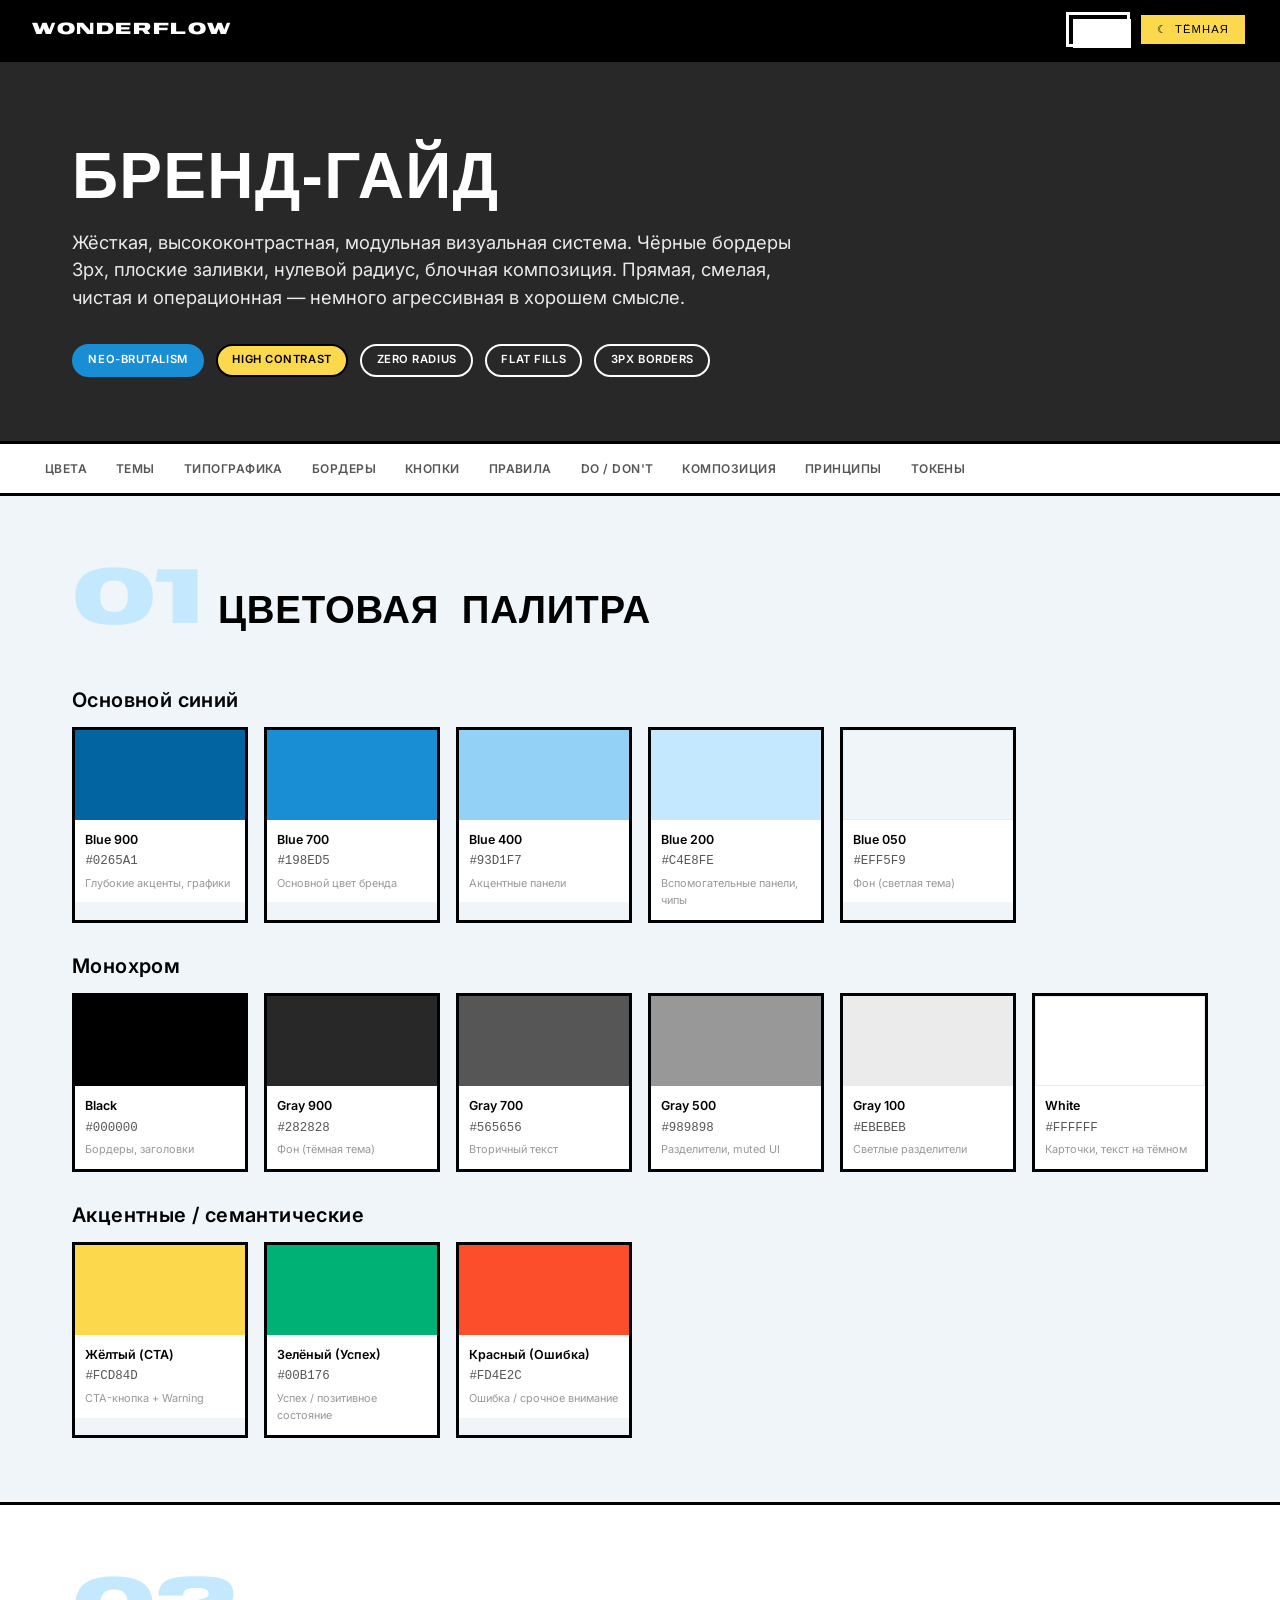
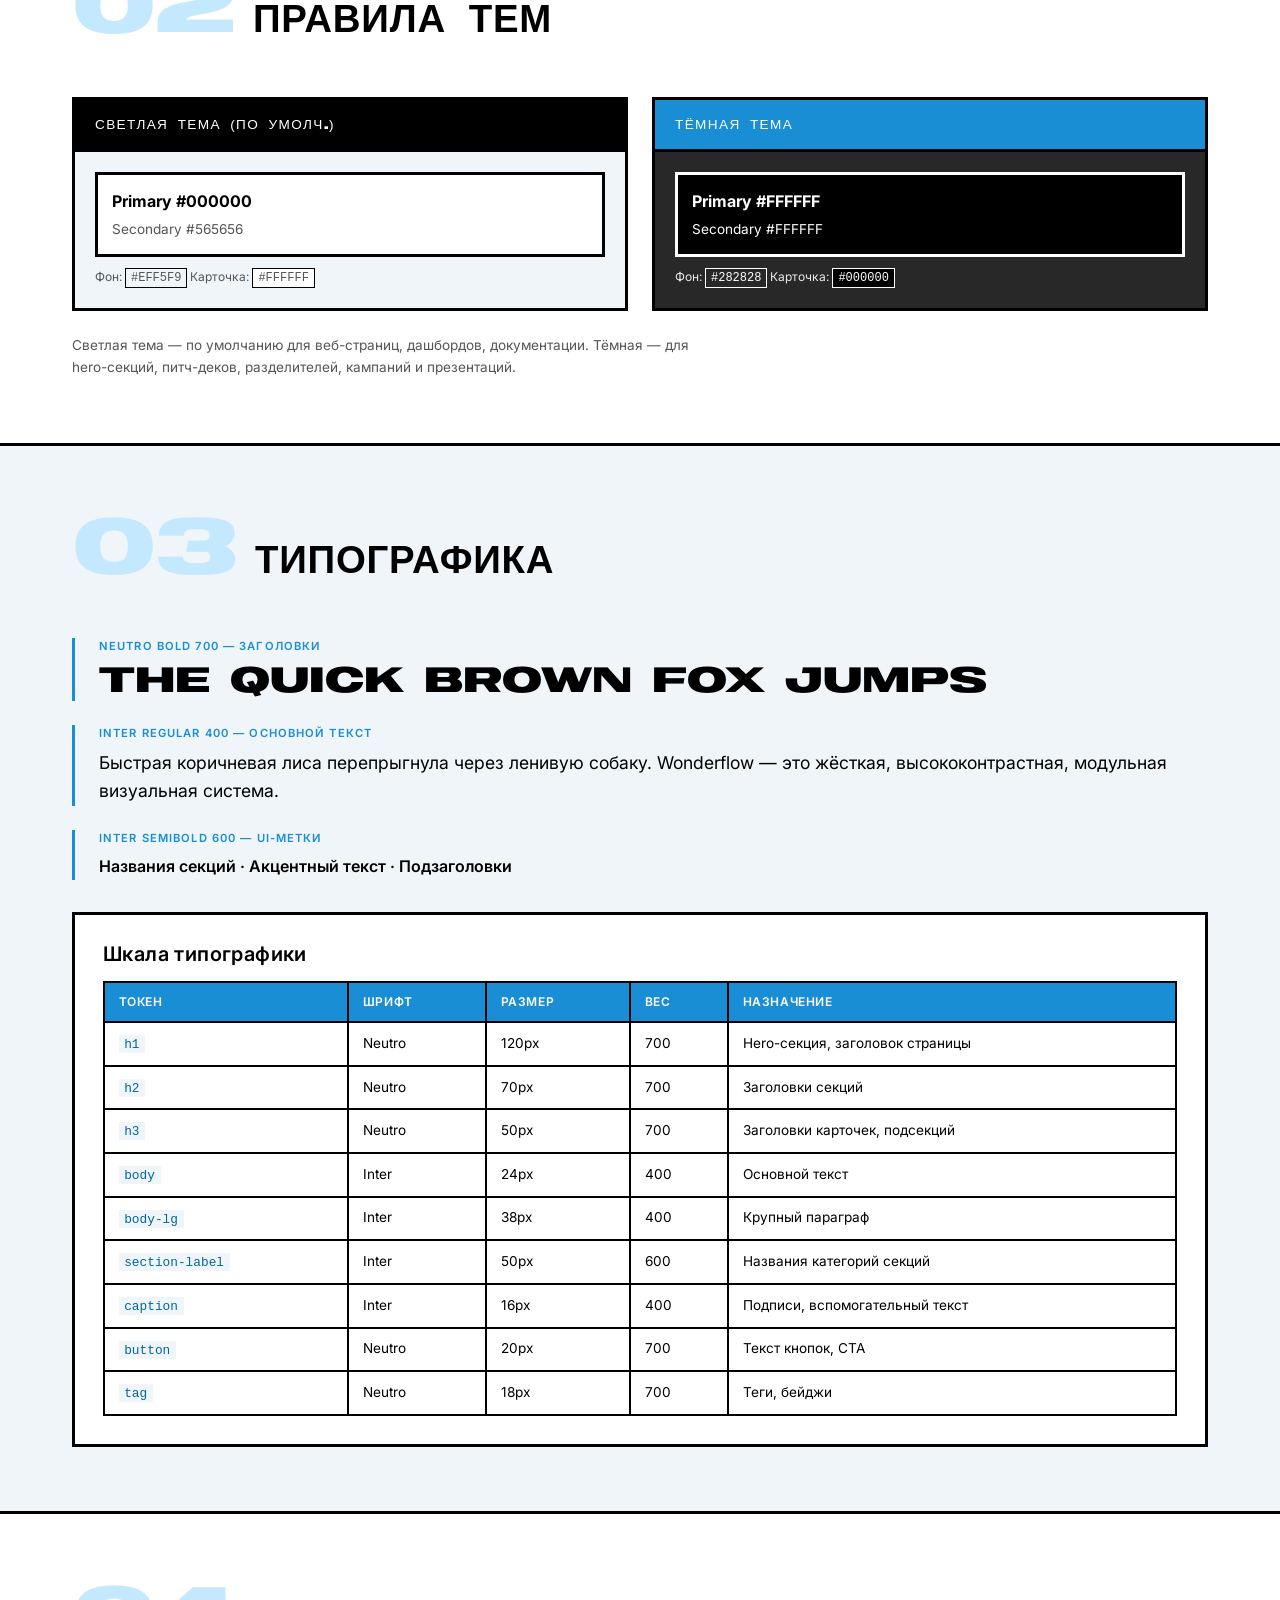
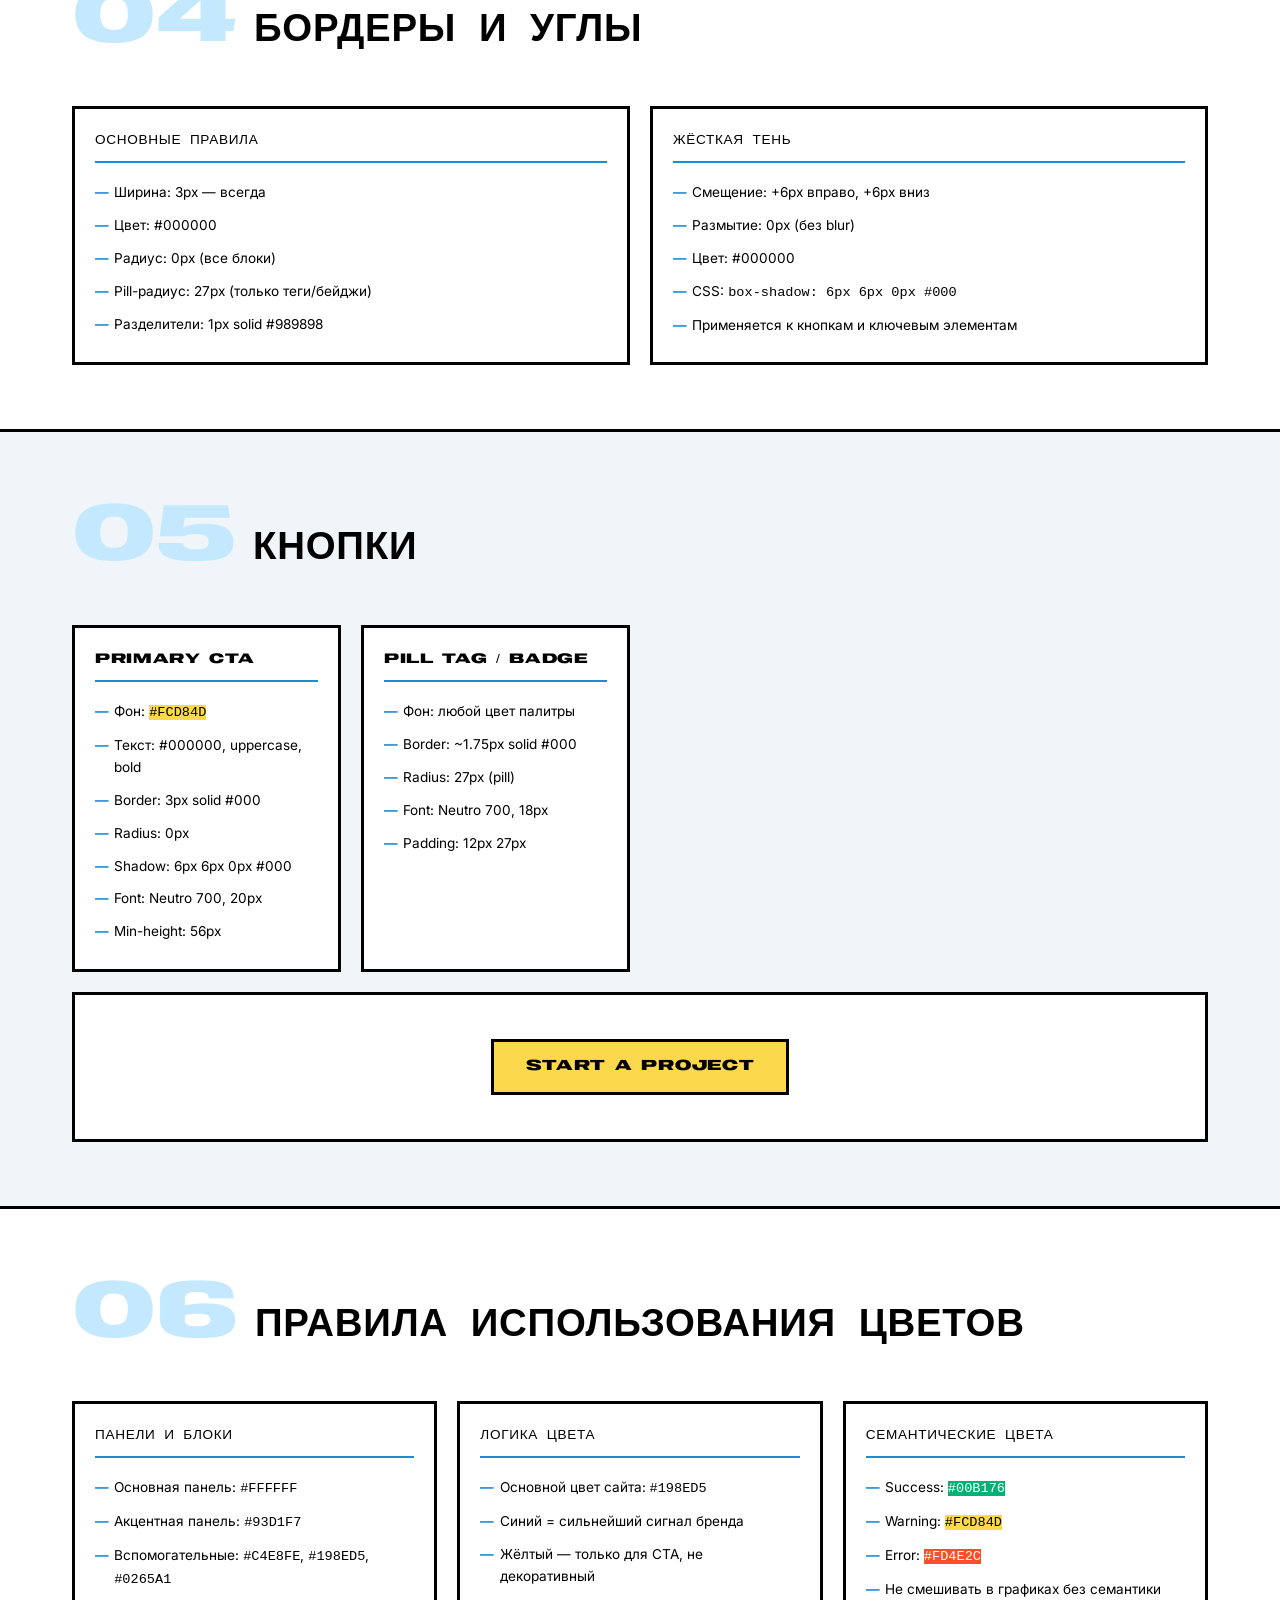
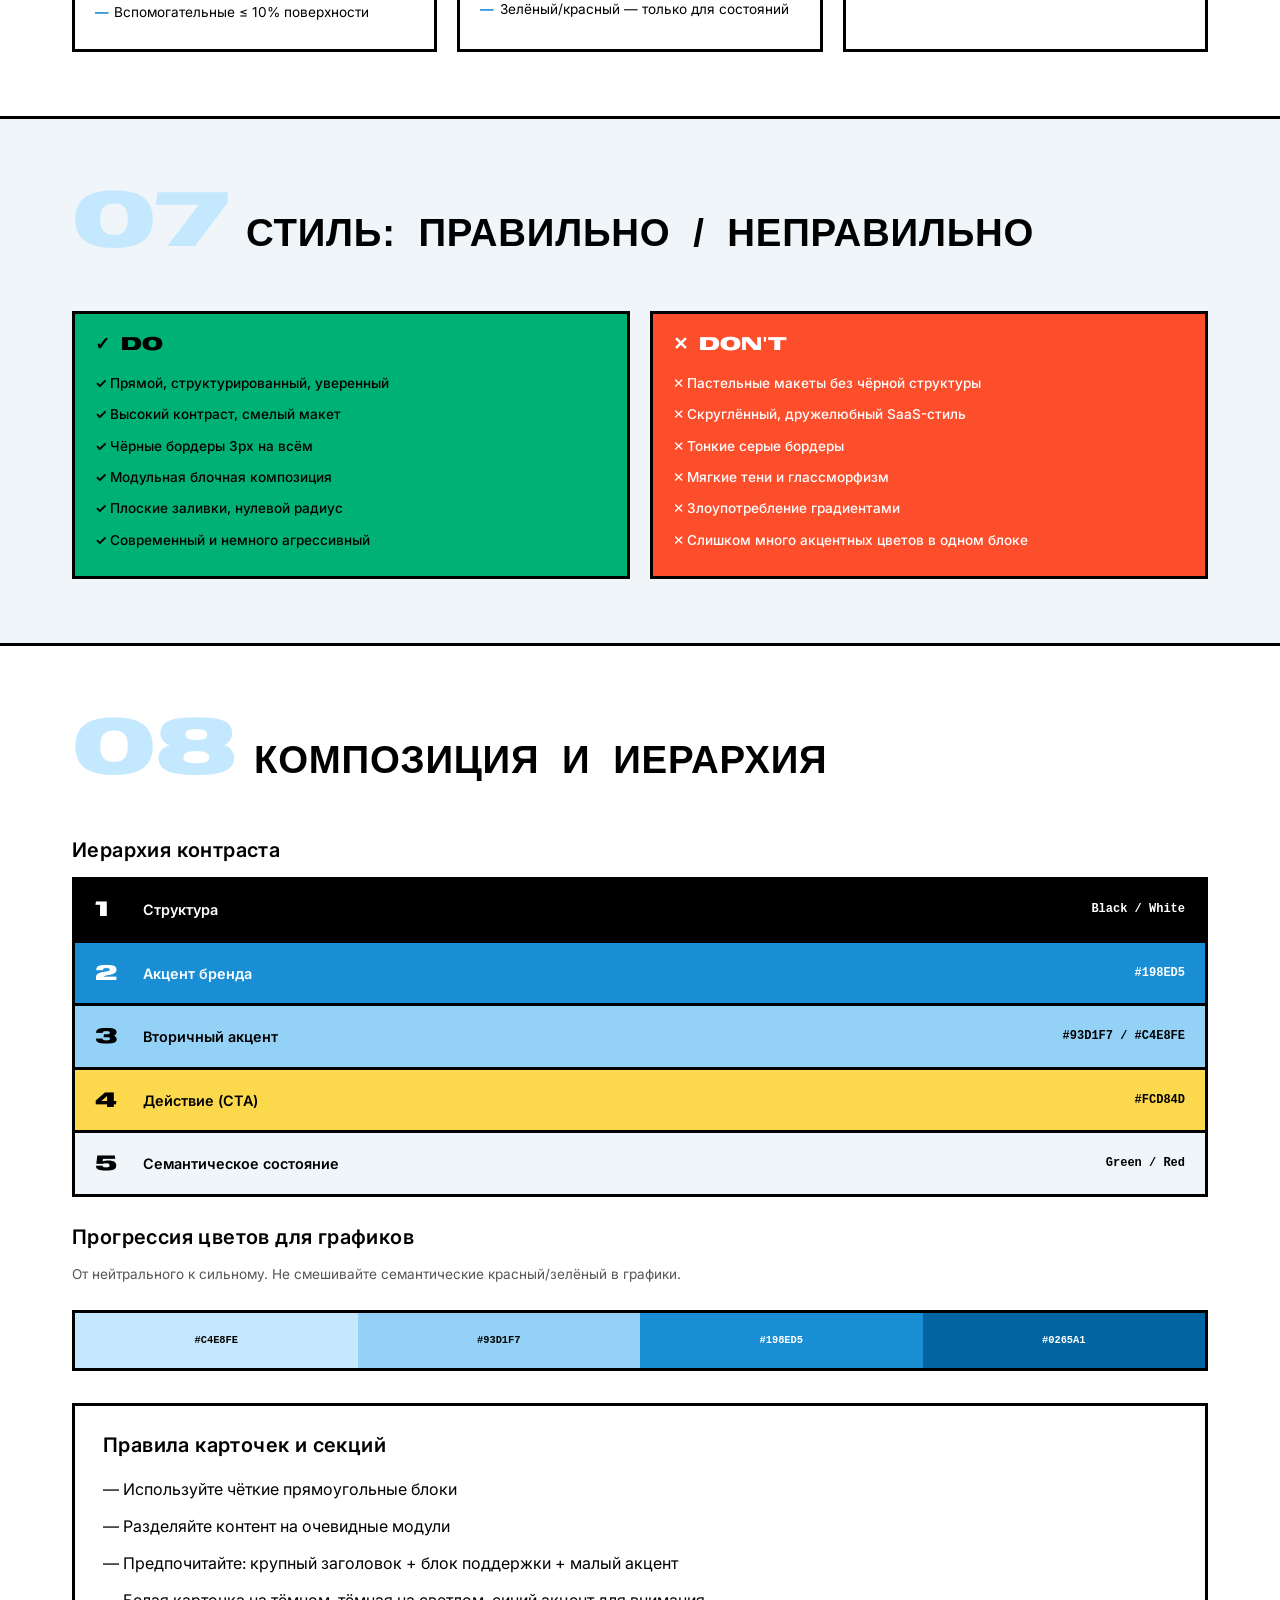
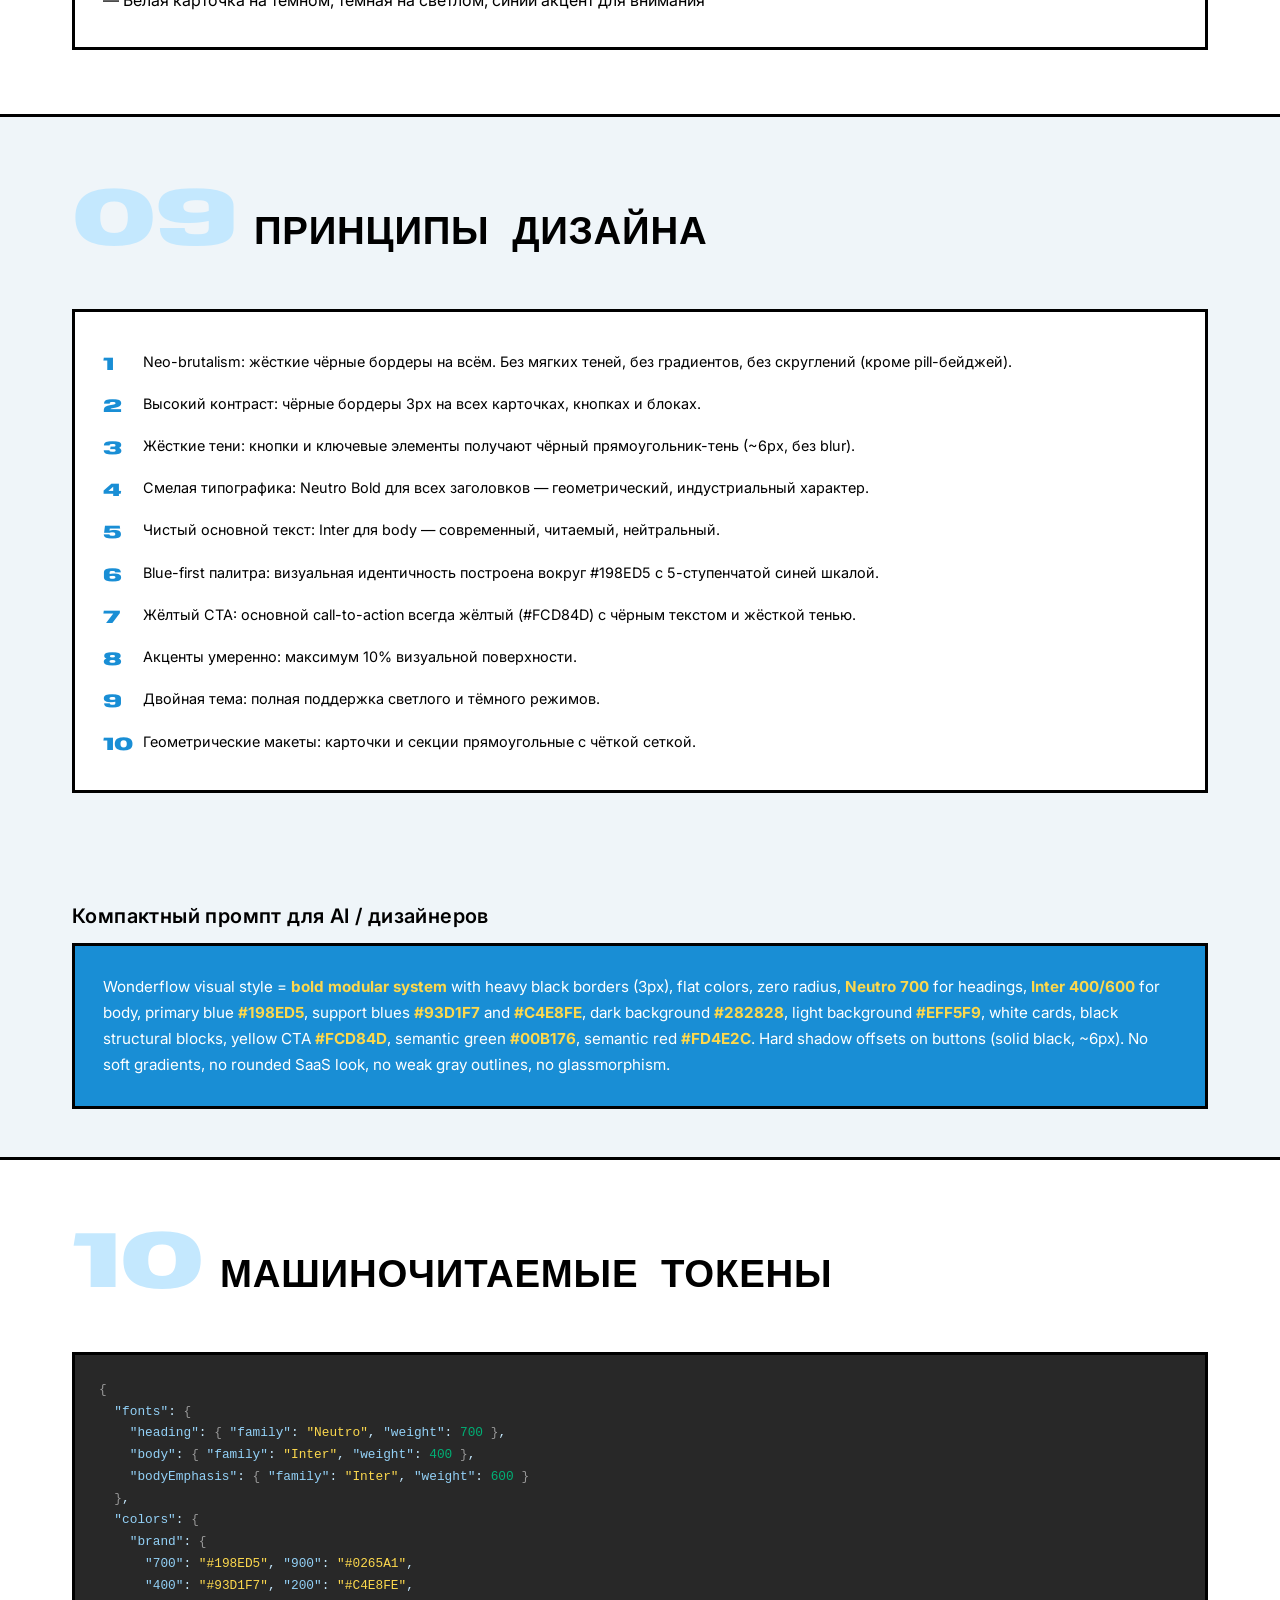
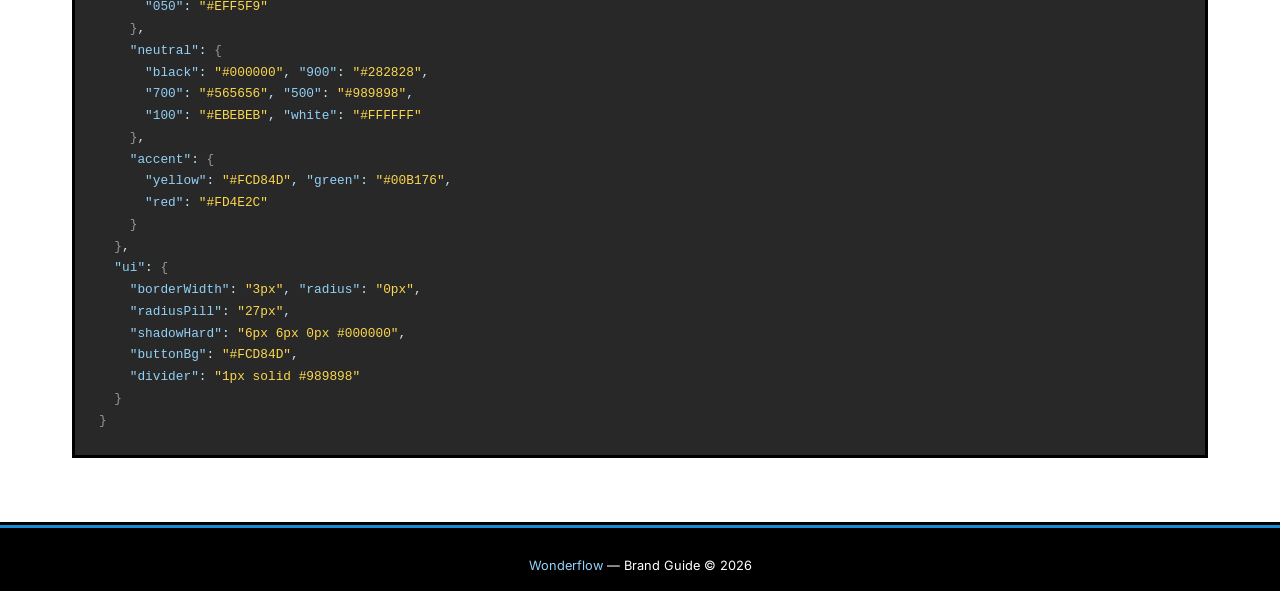
==== commit 43c26bdd: "v2: обновлённый бренд-гайд, RU/EN, исправлен shadow" ====
--- a/index.html
+++ b/index.html
@@ -1,1286 +1,382 @@
 <!DOCTYPE html>
-<html lang="en" data-theme="light">
+<html lang="ru" data-theme="light">
 <head>
   <meta charset="UTF-8">
   <meta name="viewport" content="width=device-width, initial-scale=1.0">
   <title>Wonderflow — Brand Guide</title>
-  <meta name="description" content="Official visual identity and brand guidelines for Wonderflow. Colors, typography, themes, composition rules and implementation specs.">
-
-  <!-- Inter from Google Fonts -->
+  <meta name="description" content="Официальная дизайн-система и бренд-гайд Wonderflow. Цвета, типографика, темы, правила композиции.">
   <link rel="preconnect" href="https://fonts.googleapis.com">
   <link rel="preconnect" href="https://fonts.gstatic.com" crossorigin>
-  <link href="https://fonts.googleapis.com/css2?family=Inter:wght@400;600;700&display=swap" rel="stylesheet">
-
-  <style>
-    /* ===== FONT: Neutro Bold ===== */
-    @font-face {
-      font-family: 'Neutro';
-      src: url('fonts/Neutro-Bold.otf') format('opentype');
-      font-weight: 700;
-      font-style: normal;
-      font-display: swap;
-    }
-
-    /* ===== CSS VARIABLES (Brand Tokens) ===== */
-    :root {
-      /* Core Blue */
-      --brand-blue-900: #0265A1;
-      --brand-blue-700: #198ED5;
-      --brand-blue-400: #93D1F7;
-      --brand-blue-200: #C4E8FE;
-      --brand-blue-050: #EFF5F9;
-
-      /* Monochrome */
-      --black: #000000;
-      --gray-900: #282828;
-      --gray-700: #565656;
-      --gray-500: #989898;
-      --gray-100: #EBEBEB;
-      --white: #FFFFFF;
-
-      /* Accent */
-      --accent-yellow: #FCD84D;
-      --accent-green: #00B176;
-      --accent-red: #FD4E2C;
-
-      /* UI */
-      --border-width: 3px;
-      --radius: 0px;
-
-      /* Fonts */
-      --font-heading: 'Neutro', Impact, 'Arial Black', sans-serif;
-      --font-body: 'Inter', system-ui, sans-serif;
-    }
-
-    /* ===== THEME TOKENS ===== */
-    [data-theme="light"] {
-      --page-bg: var(--brand-blue-050);
-      --surface: var(--white);
-      --text-primary: var(--black);
-      --text-secondary: var(--gray-700);
-      --border-color: var(--black);
-    }
-
-    [data-theme="dark"] {
-      --page-bg: var(--gray-900);
-      --surface: var(--black);
-      --text-primary: var(--white);
-      --text-secondary: var(--white);
-      --border-color: var(--white);
-    }
-
-    /* ===== RESET ===== */
-    *, *::before, *::after { box-sizing: border-box; margin: 0; padding: 0; }
-
-    html {
-      scroll-behavior: smooth;
-      font-size: 16px;
-    }
-
-    body {
-      font-family: var(--font-body);
-      font-weight: 400;
-      line-height: 1.6;
-      color: var(--text-primary);
-      background: var(--page-bg);
-      transition: background 0.3s ease, color 0.3s ease;
-    }
-
-    /* ===== GLOBAL ELEMENTS ===== */
-    h1, h2, h3, h4 {
-      font-family: var(--font-heading);
-      font-weight: 700;
-      line-height: 1.1;
-      letter-spacing: 0.02em;
-    }
-
-    h1 { font-size: clamp(2.5rem, 5vw, 4rem); text-transform: uppercase; }
-    h2 { font-size: clamp(1.5rem, 3vw, 2.5rem); text-transform: uppercase; margin-bottom: 1.5rem; }
-    h3 { font-size: 1.25rem; font-family: var(--font-body); font-weight: 600; margin-bottom: 1rem; }
-
-    p { max-width: 72ch; }
-
-    a {
-      color: var(--brand-blue-700);
-      text-decoration: none;
-      border-bottom: 2px solid transparent;
-      transition: border-color 0.2s;
-    }
-    a:hover { border-bottom-color: var(--brand-blue-700); }
-
-    /* ===== LAYOUT ===== */
-    .container {
-      max-width: 1200px;
-      margin: 0 auto;
-      padding: 0 2rem;
-    }
-
-    section {
-      padding: 4rem 0;
-    }
-
-    /* ===== THEME TOGGLE ===== */
-    .top-bar {
-      position: sticky;
-      top: 0;
-      z-index: 100;
-      background: var(--black);
-      border-bottom: var(--border-width) solid var(--black);
-      padding: 0.75rem 2rem;
-      display: flex;
-      justify-content: space-between;
-      align-items: center;
-    }
-
-    .top-bar__logo {
-      font-family: var(--font-heading);
-      font-size: 1rem;
-      color: var(--white);
-      text-transform: uppercase;
-      letter-spacing: 0.1em;
-    }
-
-    .theme-toggle {
-      font-family: var(--font-heading);
-      font-size: 0.75rem;
-      text-transform: uppercase;
-      letter-spacing: 0.1em;
-      background: var(--accent-yellow);
-      color: var(--black);
-      border: var(--border-width) solid var(--black);
-      border-radius: var(--radius);
-      padding: 0.5rem 1.25rem;
-      cursor: pointer;
-      position: relative;
-      transition: transform 0.15s;
-    }
-    .theme-toggle:hover {
-      transform: translateY(-2px);
-    }
-    .theme-toggle::after {
-      content: '';
-      position: absolute;
-      inset: 0;
-      background: var(--black);
-      z-index: -1;
-      transform: translate(4px, 4px);
-    }
-
-    /* ===== HERO ===== */
-    .hero {
-      background: var(--gray-900);
-      color: var(--white);
-      padding: 6rem 0 5rem;
-      border-bottom: var(--border-width) solid var(--black);
-    }
-
-    .hero h1 {
-      margin-bottom: 1.5rem;
-    }
-
-    .hero__subtitle {
-      font-size: 1.25rem;
-      font-weight: 400;
-      max-width: 60ch;
-      opacity: 0.9;
-      line-height: 1.5;
-    }
-
-    .hero__tags {
-      display: flex;
-      flex-wrap: wrap;
-      gap: 0.75rem;
-      margin-top: 2rem;
-    }
-
-    .tag {
-      display: inline-block;
-      font-family: var(--font-body);
-      font-weight: 600;
-      font-size: 0.75rem;
-      text-transform: uppercase;
-      letter-spacing: 0.05em;
-      padding: 0.4rem 1rem;
-      border: var(--border-width) solid var(--white);
-      border-radius: var(--radius);
-    }
-
-    .tag--blue { background: var(--brand-blue-700); color: var(--white); border-color: var(--brand-blue-700); }
-    .tag--yellow { background: var(--accent-yellow); color: var(--black); border-color: var(--black); }
-    .tag--outline { background: transparent; color: var(--white); }
-
-    /* ===== NAV (Section Navigation) ===== */
-    .section-nav {
-      background: var(--surface);
-      border-bottom: var(--border-width) solid var(--border-color);
-      padding: 1rem 0;
-      overflow-x: auto;
-    }
-
-    .section-nav__list {
-      list-style: none;
-      display: flex;
-      gap: 0.25rem;
-      padding: 0 2rem;
-      white-space: nowrap;
-    }
-
-    .section-nav__link {
-      font-family: var(--font-body);
-      font-weight: 600;
-      font-size: 0.8rem;
-      text-transform: uppercase;
-      letter-spacing: 0.04em;
-      padding: 0.5rem 1rem;
-      color: var(--text-secondary);
-      border: 2px solid transparent;
-      text-decoration: none;
-      transition: all 0.2s;
-    }
-    .section-nav__link:hover {
-      color: var(--text-primary);
-      border-color: var(--brand-blue-700);
-      border-bottom: 2px solid var(--brand-blue-700);
-    }
-
-    /* ===== CARD ===== */
-    .card {
-      background: var(--surface);
-      border: var(--border-width) solid var(--border-color);
-      border-radius: var(--radius);
-      padding: 2rem;
-      transition: background 0.3s, border-color 0.3s;
-    }
-
-    .card--accent {
-      background: var(--brand-blue-400);
-      color: var(--black);
-      border-color: var(--black);
-    }
-
-    .card--dark {
-      background: var(--gray-900);
-      color: var(--white);
-      border-color: var(--black);
-    }
-
-    /* ===== SECTION HEADER ===== */
-    .section-header {
-      display: flex;
-      align-items: baseline;
-      gap: 1rem;
-      margin-bottom: 2rem;
-    }
-
-    .section-number {
-      font-family: var(--font-heading);
-      font-size: clamp(3rem, 6vw, 5rem);
-      color: var(--brand-blue-200);
-      line-height: 1;
-    }
-
-    /* ===== COLOR SWATCHES ===== */
-    .swatch-grid {
-      display: grid;
-      grid-template-columns: repeat(auto-fill, minmax(160px, 1fr));
-      gap: 1rem;
-    }
-
-    .swatch {
-      border: var(--border-width) solid var(--black);
-      border-radius: var(--radius);
-      overflow: hidden;
-    }
-
-    .swatch__color {
-      height: 100px;
-      display: flex;
-      align-items: flex-end;
-      padding: 0.5rem;
-    }
-
-    .swatch__info {
-      background: var(--white);
-      color: var(--black);
-      padding: 0.75rem;
-      font-size: 0.8rem;
-    }
-
-    .swatch__name {
-      font-weight: 600;
-      font-size: 0.85rem;
-      margin-bottom: 0.25rem;
-    }
-
-    .swatch__hex {
-      font-family: 'SF Mono', 'Fira Code', monospace;
-      font-size: 0.8rem;
-      color: var(--gray-700);
-    }
-
-    .swatch__role {
-      font-size: 0.7rem;
-      color: var(--gray-500);
-      margin-top: 0.25rem;
-    }
-
-    /* ===== THEME PREVIEW ===== */
-    .theme-preview-grid {
-      display: grid;
-      grid-template-columns: 1fr 1fr;
-      gap: 1.5rem;
-    }
-
-    @media (max-width: 768px) {
-      .theme-preview-grid { grid-template-columns: 1fr; }
-    }
-
-    .theme-preview {
-      border: var(--border-width) solid var(--black);
-      border-radius: var(--radius);
-      overflow: hidden;
-    }
-
-    .theme-preview__header {
-      font-family: var(--font-heading);
-      font-size: 0.9rem;
-      text-transform: uppercase;
-      letter-spacing: 0.1em;
-      padding: 1rem 1.5rem;
-      border-bottom: var(--border-width) solid var(--black);
-    }
-
-    .theme-preview__body {
-      padding: 1.5rem;
-    }
-
-    .theme-preview--light .theme-preview__header {
-      background: var(--black);
-      color: var(--white);
-    }
-    .theme-preview--light .theme-preview__body {
-      background: #EFF5F9;
-    }
-    .theme-preview--light .preview-card {
-      background: #FFFFFF;
-      color: #000000;
-      border: 3px solid #000000;
-      padding: 1rem;
-      margin-bottom: 0.75rem;
-    }
-    .theme-preview--light .preview-text-muted {
-      color: #565656;
-    }
-
-    .theme-preview--dark .theme-preview__header {
-      background: var(--brand-blue-700);
-      color: var(--white);
-    }
-    .theme-preview--dark .theme-preview__body {
-      background: #282828;
-    }
-    .theme-preview--dark .preview-card {
-      background: #000000;
-      color: #FFFFFF;
-      border: 3px solid #FFFFFF;
-      padding: 1rem;
-      margin-bottom: 0.75rem;
-    }
-    .theme-preview--dark .preview-text-muted {
-      color: #FFFFFF;
-    }
-
-    /* ===== TYPOGRAPHY DEMO ===== */
-    .type-demo {
-      display: grid;
-      gap: 2rem;
-    }
-
-    .type-sample {
-      border-left: var(--border-width) solid var(--brand-blue-700);
-      padding-left: 1.5rem;
-    }
-
-    .type-sample__label {
-      font-family: var(--font-body);
-      font-weight: 600;
-      font-size: 0.75rem;
-      text-transform: uppercase;
-      letter-spacing: 0.1em;
-      color: var(--brand-blue-700);
-      margin-bottom: 0.5rem;
-    }
-
-    .type-sample--neutro {
-      font-family: var(--font-heading);
-      font-weight: 700;
-      font-size: 2.5rem;
-      line-height: 1.1;
-      text-transform: uppercase;
-    }
-
-    .type-sample--inter-regular {
-      font-family: var(--font-body);
-      font-weight: 400;
-      font-size: 1.125rem;
-      line-height: 1.6;
-    }
-
-    .type-sample--inter-semibold {
-      font-family: var(--font-body);
-      font-weight: 600;
-      font-size: 1rem;
-      line-height: 1.5;
-    }
-
-    /* ===== TABLE ===== */
-    .brand-table {
-      width: 100%;
-      border-collapse: collapse;
-      font-size: 0.9rem;
-    }
-
-    .brand-table th,
-    .brand-table td {
-      text-align: left;
-      padding: 0.75rem 1rem;
-      border: 2px solid var(--border-color);
-    }
-
-    .brand-table th {
-      font-family: var(--font-body);
-      font-weight: 600;
-      font-size: 0.8rem;
-      text-transform: uppercase;
-      letter-spacing: 0.05em;
-      background: var(--brand-blue-700);
-      color: var(--white);
-      border-color: var(--black);
-    }
-
-    .brand-table td {
-      background: var(--surface);
-    }
-
-    .brand-table code {
-      font-family: 'SF Mono', 'Fira Code', monospace;
-      font-size: 0.85rem;
-      background: var(--brand-blue-050);
-      color: var(--brand-blue-900);
-      padding: 0.15rem 0.4rem;
-      border-radius: 0;
-    }
-
-    [data-theme="dark"] .brand-table code {
-      background: var(--gray-900);
-      color: var(--brand-blue-400);
-    }
-
-    /* ===== RULES GRID ===== */
-    .rules-grid {
-      display: grid;
-      grid-template-columns: repeat(auto-fit, minmax(280px, 1fr));
-      gap: 1.5rem;
-    }
-
-    .rule-card {
-      background: var(--surface);
-      border: var(--border-width) solid var(--border-color);
-      padding: 1.5rem;
-    }
-
-    .rule-card__title {
-      font-family: var(--font-heading);
-      font-size: 0.9rem;
-      text-transform: uppercase;
-      letter-spacing: 0.05em;
-      margin-bottom: 1rem;
-      padding-bottom: 0.75rem;
-      border-bottom: 2px solid var(--brand-blue-700);
-    }
-
-    .rule-card ul {
-      list-style: none;
-      padding: 0;
-    }
-
-    .rule-card li {
-      padding: 0.4rem 0;
-      font-size: 0.9rem;
-      padding-left: 1.25rem;
-      position: relative;
-    }
-
-    .rule-card li::before {
-      content: '—';
-      position: absolute;
-      left: 0;
-      color: var(--brand-blue-700);
-      font-weight: 700;
-    }
-
-    /* ===== DO / DON'T ===== */
-    .do-dont-grid {
-      display: grid;
-      grid-template-columns: 1fr 1fr;
-      gap: 1.5rem;
-    }
-
-    @media (max-width: 768px) {
-      .do-dont-grid { grid-template-columns: 1fr; }
-    }
-
-    .do-card, .dont-card {
-      border: var(--border-width) solid var(--black);
-      padding: 1.5rem;
-    }
-
-    .do-card {
-      background: var(--accent-green);
-      color: var(--black);
-    }
-
-    .dont-card {
-      background: var(--accent-red);
-      color: var(--white);
-    }
-
-    .do-card__header, .dont-card__header {
-      font-family: var(--font-heading);
-      font-size: 1.25rem;
-      text-transform: uppercase;
-      margin-bottom: 1rem;
-    }
-
-    .do-card ul, .dont-card ul {
-      list-style: none;
-      padding: 0;
-    }
-
-    .do-card li, .dont-card li {
-      padding: 0.35rem 0;
-      font-size: 0.9rem;
-      font-weight: 500;
-    }
-
-    .do-card li::before { content: '✓ '; font-weight: 700; }
-    .dont-card li::before { content: '✕ '; font-weight: 700; }
-
-    /* ===== HIERARCHY BLOCKS ===== */
-    .hierarchy-list {
-      display: flex;
-      flex-direction: column;
-      gap: 0;
-    }
-
-    .hierarchy-item {
-      display: flex;
-      align-items: center;
-      gap: 1rem;
-      padding: 1rem 1.5rem;
-      border: var(--border-width) solid var(--black);
-      margin-bottom: -3px;
-      font-weight: 600;
-    }
-
-    .hierarchy-item__num {
-      font-family: var(--font-heading);
-      font-size: 1.5rem;
-      min-width: 2.5rem;
-    }
-
-    .hierarchy-item__label {
-      flex: 1;
-      font-size: 0.95rem;
-    }
-
-    .hierarchy-item__token {
-      font-family: 'SF Mono', 'Fira Code', monospace;
-      font-size: 0.8rem;
-    }
-
-    /* ===== CODE BLOCK ===== */
-    .code-block {
-      background: var(--gray-900);
-      color: var(--brand-blue-200);
-      border: var(--border-width) solid var(--black);
-      padding: 2rem;
-      overflow-x: auto;
-      font-family: 'SF Mono', 'Fira Code', 'Courier New', monospace;
-      font-size: 0.85rem;
-      line-height: 1.7;
-    }
-
-    .code-block .key { color: var(--brand-blue-400); }
-    .code-block .string { color: var(--accent-yellow); }
-    .code-block .number { color: var(--accent-green); }
-    .code-block .bracket { color: var(--gray-500); }
-
-    /* ===== BUTTON DEMO ===== */
-    .btn-demo {
-      display: inline-block;
-      font-family: var(--font-heading);
-      font-size: 0.9rem;
-      font-weight: 700;
-      text-transform: uppercase;
-      letter-spacing: 0.05em;
-      background: var(--accent-yellow);
-      color: var(--black);
-      border: var(--border-width) solid var(--black);
-      border-radius: var(--radius);
-      padding: 0.75rem 2rem;
-      cursor: pointer;
-      position: relative;
-      text-decoration: none;
-      transition: transform 0.15s;
-    }
-
-    .btn-demo::after {
-      content: '';
-      position: absolute;
-      inset: 0;
-      background: var(--black);
-      z-index: -1;
-      transform: translate(5px, 5px);
-    }
-
-    .btn-demo:hover {
-      transform: translate(-2px, -2px);
-      border-bottom: var(--border-width) solid var(--black);
-    }
-
-    /* ===== PROMPT BLOCK ===== */
-    .prompt-block {
-      background: var(--brand-blue-700);
-      color: var(--white);
-      border: var(--border-width) solid var(--black);
-      padding: 2rem;
-      font-size: 1rem;
-      line-height: 1.7;
-    }
-
-    .prompt-block strong {
-      color: var(--accent-yellow);
-    }
-
-    /* ===== CHART GRADIENT ===== */
-    .chart-gradient {
-      display: flex;
-      border: var(--border-width) solid var(--black);
-      overflow: hidden;
-      margin-top: 1rem;
-    }
-
-    .chart-gradient__step {
-      flex: 1;
-      height: 60px;
-      display: flex;
-      align-items: center;
-      justify-content: center;
-      font-family: 'SF Mono', monospace;
-      font-size: 0.7rem;
-      font-weight: 600;
-    }
-
-    /* ===== FOOTER ===== */
-    footer {
-      background: var(--black);
-      color: var(--white);
-      text-align: center;
-      padding: 2rem;
-      font-size: 0.85rem;
-      border-top: var(--border-width) solid var(--brand-blue-700);
-    }
-
-    footer span {
-      color: var(--brand-blue-400);
-    }
-
-    /* ===== SPACING UTILS ===== */
-    .mt-1 { margin-top: 0.5rem; }
-    .mt-2 { margin-top: 1rem; }
-    .mt-3 { margin-top: 1.5rem; }
-    .mt-4 { margin-top: 2rem; }
-    .mb-3 { margin-bottom: 1.5rem; }
-    .mb-4 { margin-bottom: 2rem; }
-
-    /* ===== RESPONSIVE ===== */
-    @media (max-width: 600px) {
-      section { padding: 2.5rem 0; }
-      .container { padding: 0 1rem; }
-      .swatch-grid { grid-template-columns: repeat(auto-fill, minmax(120px, 1fr)); }
-      .swatch__color { height: 70px; }
-      .rules-grid { grid-template-columns: 1fr; }
-    }
-  </style>
+  <link href="https://fonts.googleapis.com/css2?family=Inter:wght@400;500;600;700&display=swap" rel="stylesheet">
+  <link rel="stylesheet" href="style.css">
 </head>
 <body>
 
-  <!-- ========== TOP BAR ========== -->
-  <div class="top-bar">
-    <div class="top-bar__logo">Wonderflow</div>
-    <button class="theme-toggle" id="themeToggle" aria-label="Toggle theme">
-      ☾ Dark
-    </button>
-  </div>
-
-  <!-- ========== HERO ========== -->
-  <section class="hero">
-    <div class="container">
-      <h1>Brand Guide</h1>
-      <p class="hero__subtitle">
-        Hard-edged, high-contrast, modular visual system. Strong black borders, flat fills, zero radius, block composition. Direct, bold, clean, and operational.
-      </p>
-      <div class="hero__tags">
-        <span class="tag tag--blue">Modular System</span>
-        <span class="tag tag--yellow">High Contrast</span>
-        <span class="tag tag--outline">Zero Radius</span>
-        <span class="tag tag--outline">Flat Fills</span>
-        <span class="tag tag--outline">Bold Structure</span>
-      </div>
-    </div>
-  </section>
-
-  <!-- ========== SECTION NAV ========== -->
-  <nav class="section-nav" aria-label="Page sections">
-    <ul class="section-nav__list">
-      <li><a class="section-nav__link" href="#colors">Colors</a></li>
-      <li><a class="section-nav__link" href="#themes">Themes</a></li>
-      <li><a class="section-nav__link" href="#typography">Typography</a></li>
-      <li><a class="section-nav__link" href="#usage">Usage Rules</a></li>
-      <li><a class="section-nav__link" href="#style">Do / Don't</a></li>
-      <li><a class="section-nav__link" href="#composition">Composition</a></li>
-      <li><a class="section-nav__link" href="#buttons">Buttons</a></li>
-      <li><a class="section-nav__link" href="#tokens">Token Block</a></li>
-    </ul>
-  </nav>
-
-  <!-- ========== 1. COLORS ========== -->
-  <section id="colors">
-    <div class="container">
-      <div class="section-header">
-        <span class="section-number">01</span>
-        <h2>Color Palette</h2>
-      </div>
-
-      <!-- Core Blue -->
-      <h3>Core Blue</h3>
-      <div class="swatch-grid mb-4">
-        <div class="swatch">
-          <div class="swatch__color" style="background: #0265A1;"></div>
-          <div class="swatch__info">
-            <div class="swatch__name">Blue 900</div>
-            <div class="swatch__hex">#0265A1</div>
-            <div class="swatch__role">Deep accents, charts</div>
-          </div>
+<!-- TOP BAR -->
+<div class="top-bar">
+  <div class="top-bar__logo">Wonderflow</div>
+  <div class="top-bar__actions">
+    <button class="pill-btn pill-btn--outline" id="langToggle">EN</button>
+    <button class="pill-btn" id="themeToggle">☾ <span data-ru="Тёмная" data-en="Dark">Тёмная</span></button>
+  </div>
+</div>
+
+<!-- HERO -->
+<section class="hero">
+  <div class="container">
+    <h1 data-ru="Бренд-гайд" data-en="Brand Guide">Бренд-гайд</h1>
+    <p class="hero__sub" data-ru="Жёсткая, высококонтрастная, модульная визуальная система. Чёрные бордеры 3px, плоские заливки, нулевой радиус, блочная композиция. Прямая, смелая, чистая и операционная — немного агрессивная в хорошем смысле." data-en="Hard-edged, high-contrast, modular visual system. 3px black borders, flat fills, zero radius, block composition. Direct, bold, clean, and operational — a little aggressive in a good way.">Жёсткая, высококонтрастная, модульная визуальная система. Чёрные бордеры 3px, плоские заливки, нулевой радиус, блочная композиция. Прямая, смелая, чистая и операционная — немного агрессивная в хорошем смысле.</p>
+    <div class="hero__tags">
+      <span class="tag tag--blue">Neo-Brutalism</span>
+      <span class="tag tag--yellow">High Contrast</span>
+      <span class="tag">Zero Radius</span>
+      <span class="tag">Flat Fills</span>
+      <span class="tag">3px Borders</span>
+    </div>
+  </div>
+</section>
+
+<!-- NAV -->
+<nav class="sec-nav" aria-label="Sections">
+  <ul>
+    <li><a href="#colors" data-ru="Цвета" data-en="Colors">Цвета</a></li>
+    <li><a href="#themes" data-ru="Темы" data-en="Themes">Темы</a></li>
+    <li><a href="#typography" data-ru="Типографика" data-en="Typography">Типографика</a></li>
+    <li><a href="#borders" data-ru="Бордеры" data-en="Borders">Бордеры</a></li>
+    <li><a href="#buttons" data-ru="Кнопки" data-en="Buttons">Кнопки</a></li>
+    <li><a href="#usage" data-ru="Правила" data-en="Usage">Правила</a></li>
+    <li><a href="#style" data-ru="Do / Don't" data-en="Do / Don't">Do / Don't</a></li>
+    <li><a href="#composition" data-ru="Композиция" data-en="Composition">Композиция</a></li>
+    <li><a href="#principles" data-ru="Принципы" data-en="Principles">Принципы</a></li>
+    <li><a href="#tokens" data-ru="Токены" data-en="Tokens">Токены</a></li>
+  </ul>
+</nav>
+
+<!-- 01 COLORS -->
+<section id="colors">
+  <div class="container">
+    <div class="sh"><span class="sh__n">01</span><h2 data-ru="Цветовая палитра" data-en="Color Palette">Цветовая палитра</h2></div>
+    <h3 data-ru="Основной синий" data-en="Core Blue">Основной синий</h3>
+    <div class="sg mb-4">
+      <div class="sw"><div class="sw__c" style="background:#0265A1"></div><div class="sw__i"><div class="sw__n">Blue 900</div><div class="sw__h">#0265A1</div><div class="sw__r" data-ru="Глубокие акценты, графики" data-en="Deep accents, charts">Глубокие акценты, графики</div></div></div>
+      <div class="sw"><div class="sw__c" style="background:#198ED5"></div><div class="sw__i"><div class="sw__n">Blue 700</div><div class="sw__h">#198ED5</div><div class="sw__r" data-ru="Основной цвет бренда" data-en="Primary brand color">Основной цвет бренда</div></div></div>
+      <div class="sw"><div class="sw__c" style="background:#93D1F7"></div><div class="sw__i"><div class="sw__n">Blue 400</div><div class="sw__h">#93D1F7</div><div class="sw__r" data-ru="Акцентные панели" data-en="Accent panels">Акцентные панели</div></div></div>
+      <div class="sw"><div class="sw__c" style="background:#C4E8FE"></div><div class="sw__i"><div class="sw__n">Blue 200</div><div class="sw__h">#C4E8FE</div><div class="sw__r" data-ru="Вспомогательные панели, чипы" data-en="Helper panels, chips">Вспомогательные панели, чипы</div></div></div>
+      <div class="sw"><div class="sw__c" style="background:#EFF5F9;border:1px solid #EBEBEB"></div><div class="sw__i"><div class="sw__n">Blue 050</div><div class="sw__h">#EFF5F9</div><div class="sw__r" data-ru="Фон (светлая тема)" data-en="Light theme bg">Фон (светлая тема)</div></div></div>
+    </div>
+    <h3 data-ru="Монохром" data-en="Monochrome">Монохром</h3>
+    <div class="sg mb-4">
+      <div class="sw"><div class="sw__c" style="background:#000"></div><div class="sw__i"><div class="sw__n">Black</div><div class="sw__h">#000000</div><div class="sw__r" data-ru="Бордеры, заголовки" data-en="Borders, headings">Бордеры, заголовки</div></div></div>
+      <div class="sw"><div class="sw__c" style="background:#282828"></div><div class="sw__i"><div class="sw__n">Gray 900</div><div class="sw__h">#282828</div><div class="sw__r" data-ru="Фон (тёмная тема)" data-en="Dark theme bg">Фон (тёмная тема)</div></div></div>
+      <div class="sw"><div class="sw__c" style="background:#565656"></div><div class="sw__i"><div class="sw__n">Gray 700</div><div class="sw__h">#565656</div><div class="sw__r" data-ru="Вторичный текст" data-en="Secondary text">Вторичный текст</div></div></div>
+      <div class="sw"><div class="sw__c" style="background:#989898"></div><div class="sw__i"><div class="sw__n">Gray 500</div><div class="sw__h">#989898</div><div class="sw__r" data-ru="Разделители, muted UI" data-en="Dividers, muted UI">Разделители, muted UI</div></div></div>
+      <div class="sw"><div class="sw__c" style="background:#EBEBEB"></div><div class="sw__i"><div class="sw__n">Gray 100</div><div class="sw__h">#EBEBEB</div><div class="sw__r" data-ru="Светлые разделители" data-en="Light separators">Светлые разделители</div></div></div>
+      <div class="sw"><div class="sw__c" style="background:#FFF;border:1px solid #EBEBEB"></div><div class="sw__i"><div class="sw__n">White</div><div class="sw__h">#FFFFFF</div><div class="sw__r" data-ru="Карточки, текст на тёмном" data-en="Cards, text on dark">Карточки, текст на тёмном</div></div></div>
+    </div>
+    <h3 data-ru="Акцентные / семантические" data-en="Accent / Semantic">Акцентные / семантические</h3>
+    <div class="sg">
+      <div class="sw"><div class="sw__c" style="background:#FCD84D"></div><div class="sw__i"><div class="sw__n" data-ru="Жёлтый (CTA)" data-en="Yellow (CTA)">Жёлтый (CTA)</div><div class="sw__h">#FCD84D</div><div class="sw__r" data-ru="CTA-кнопка + Warning" data-en="CTA button + Warning">CTA-кнопка + Warning</div></div></div>
+      <div class="sw"><div class="sw__c" style="background:#00B176"></div><div class="sw__i"><div class="sw__n" data-ru="Зелёный (Успех)" data-en="Green (Success)">Зелёный (Успех)</div><div class="sw__h">#00B176</div><div class="sw__r" data-ru="Успех / позитивное состояние" data-en="Success / positive state">Успех / позитивное состояние</div></div></div>
+      <div class="sw"><div class="sw__c" style="background:#FD4E2C"></div><div class="sw__i"><div class="sw__n" data-ru="Красный (Ошибка)" data-en="Red (Error)">Красный (Ошибка)</div><div class="sw__h">#FD4E2C</div><div class="sw__r" data-ru="Ошибка / срочное внимание" data-en="Error / urgent attention">Ошибка / срочное внимание</div></div></div>
+    </div>
+  </div>
+</section>
+
+<!-- 02 THEMES -->
+<section id="themes" class="sec-alt">
+  <div class="container">
+    <div class="sh"><span class="sh__n">02</span><h2 data-ru="Правила тем" data-en="Theme Rules">Правила тем</h2></div>
+    <div class="tp-grid mb-3">
+      <div class="tp tp--lt">
+        <div class="tp__h" data-ru="Светлая тема (по умолч.)" data-en="Light Theme (default)">Светлая тема (по умолч.)</div>
+        <div class="tp__b">
+          <div class="pcard"><strong>Primary #000000</strong><div style="color:#565656;font-size:.85rem;margin-top:.3rem">Secondary #565656</div></div>
+          <div style="font-size:.75rem;color:#565656">Фон: <code style="background:#EFF5F9;padding:2px 5px;border:1px solid #000;font-family:monospace">#EFF5F9</code> Карточка: <code style="background:#FFF;padding:2px 5px;border:1px solid #000;font-family:monospace">#FFFFFF</code></div>
         </div>
-        <div class="swatch">
-          <div class="swatch__color" style="background: #198ED5;"></div>
-          <div class="swatch__info">
-            <div class="swatch__name">Blue 700</div>
-            <div class="swatch__hex">#198ED5</div>
-            <div class="swatch__role">Primary brand color</div>
-          </div>
+      </div>
+      <div class="tp tp--dk">
+        <div class="tp__h" data-ru="Тёмная тема" data-en="Dark Theme">Тёмная тема</div>
+        <div class="tp__b">
+          <div class="pcard"><strong>Primary #FFFFFF</strong><div style="color:#FFF;font-size:.85rem;margin-top:.3rem">Secondary #FFFFFF</div></div>
+          <div style="font-size:.75rem;color:#EBEBEB">Фон: <code style="background:#282828;color:#FFF;padding:2px 5px;border:1px solid #FFF;font-family:monospace">#282828</code> Карточка: <code style="background:#000;color:#FFF;padding:2px 5px;border:1px solid #FFF;font-family:monospace">#000000</code></div>
         </div>
-        <div class="swatch">
-          <div class="swatch__color" style="background: #93D1F7;"></div>
-          <div class="swatch__info">
-            <div class="swatch__name">Blue 400</div>
-            <div class="swatch__hex">#93D1F7</div>
-            <div class="swatch__role">Accent panels</div>
-          </div>
-        </div>
-        <div class="swatch">
-          <div class="swatch__color" style="background: #C4E8FE;"></div>
-          <div class="swatch__info">
-            <div class="swatch__name">Blue 200</div>
-            <div class="swatch__hex">#C4E8FE</div>
-            <div class="swatch__role">Helper panels, chips</div>
-          </div>
-        </div>
-        <div class="swatch">
-          <div class="swatch__color" style="background: #EFF5F9; border: 1px solid #EBEBEB;"></div>
-          <div class="swatch__info">
-            <div class="swatch__name">Blue 050</div>
-            <div class="swatch__hex">#EFF5F9</div>
-            <div class="swatch__role">Light theme background</div>
-          </div>
-        </div>
-      </div>
-
-      <!-- Monochrome -->
-      <h3>Monochrome</h3>
-      <div class="swatch-grid mb-4">
-        <div class="swatch">
-          <div class="swatch__color" style="background: #000000;"></div>
-          <div class="swatch__info">
-            <div class="swatch__name">Black</div>
-            <div class="swatch__hex">#000000</div>
-            <div class="swatch__role">Borders, headings</div>
-          </div>
-        </div>
-        <div class="swatch">
-          <div class="swatch__color" style="background: #282828;"></div>
-          <div class="swatch__info">
-            <div class="swatch__name">Gray 900</div>
-            <div class="swatch__hex">#282828</div>
-            <div class="swatch__role">Dark theme bg</div>
-          </div>
-        </div>
-        <div class="swatch">
-          <div class="swatch__color" style="background: #565656;"></div>
-          <div class="swatch__info">
-            <div class="swatch__name">Gray 700</div>
-            <div class="swatch__hex">#565656</div>
-            <div class="swatch__role">Secondary text</div>
-          </div>
-        </div>
-        <div class="swatch">
-          <div class="swatch__color" style="background: #989898;"></div>
-          <div class="swatch__info">
-            <div class="swatch__name">Gray 500</div>
-            <div class="swatch__hex">#989898</div>
-            <div class="swatch__role">Dividers, muted UI</div>
-          </div>
-        </div>
-        <div class="swatch">
-          <div class="swatch__color" style="background: #EBEBEB;"></div>
-          <div class="swatch__info">
-            <div class="swatch__name">Gray 100</div>
-            <div class="swatch__hex">#EBEBEB</div>
-            <div class="swatch__role">Light separators</div>
-          </div>
-        </div>
-        <div class="swatch">
-          <div class="swatch__color" style="background: #FFFFFF; border: 1px solid #EBEBEB;"></div>
-          <div class="swatch__info">
-            <div class="swatch__name">White</div>
-            <div class="swatch__hex">#FFFFFF</div>
-            <div class="swatch__role">Cards, text on dark</div>
-          </div>
-        </div>
-      </div>
-
-      <!-- Accent / Semantic -->
-      <h3>Accent / Semantic</h3>
-      <div class="swatch-grid">
-        <div class="swatch">
-          <div class="swatch__color" style="background: #FCD84D;"></div>
-          <div class="swatch__info">
-            <div class="swatch__name">Yellow (CTA)</div>
-            <div class="swatch__hex">#FCD84D</div>
-            <div class="swatch__role">Primary button color</div>
-          </div>
-        </div>
-        <div class="swatch">
-          <div class="swatch__color" style="background: #00B176;"></div>
-          <div class="swatch__info">
-            <div class="swatch__name">Green (Success)</div>
-            <div class="swatch__hex">#00B176</div>
-            <div class="swatch__role">Success / positive state</div>
-          </div>
-        </div>
-        <div class="swatch">
-          <div class="swatch__color" style="background: #FD4E2C;"></div>
-          <div class="swatch__info">
-            <div class="swatch__name">Red (Error)</div>
-            <div class="swatch__hex">#FD4E2C</div>
-            <div class="swatch__role">Error / urgent attention</div>
-          </div>
-        </div>
-      </div>
-    </div>
-  </section>
-
-  <!-- ========== 2. THEMES ========== -->
-  <section id="themes" style="background: var(--surface); border-top: var(--border-width) solid var(--border-color); border-bottom: var(--border-width) solid var(--border-color);">
-    <div class="container">
-      <div class="section-header">
-        <span class="section-number">02</span>
-        <h2>Theme Rules</h2>
-      </div>
-
-      <div class="theme-preview-grid">
-        <!-- Light Theme -->
-        <div class="theme-preview theme-preview--light">
-          <div class="theme-preview__header">Light Theme</div>
-          <div class="theme-preview__body">
-            <div class="preview-card">
-              <strong>Primary Text #000000</strong>
-              <div class="mt-1 preview-text-muted" style="font-size: 0.9rem;">Secondary text #565656</div>
-            </div>
-            <div style="font-size: 0.8rem; color: #565656;">
-              Page bg: <code style="background:#EFF5F9; padding: 2px 6px; border: 1px solid #000; font-family: monospace;">#EFF5F9</code> &nbsp;
-              Card bg: <code style="background:#FFF; padding: 2px 6px; border: 1px solid #000; font-family: monospace;">#FFFFFF</code> &nbsp;
-              Border: <code style="background:#000; color:#FFF; padding: 2px 6px; font-family: monospace;">#000000</code>
-            </div>
-          </div>
-        </div>
-
-        <!-- Dark Theme -->
-        <div class="theme-preview theme-preview--dark">
-          <div class="theme-preview__header">Dark Theme</div>
-          <div class="theme-preview__body">
-            <div class="preview-card">
-              <strong>Primary Text #FFFFFF</strong>
-              <div class="mt-1 preview-text-muted" style="font-size: 0.9rem;">Supporting text #FFFFFF</div>
-            </div>
-            <div style="font-size: 0.8rem; color: #EBEBEB;">
-              Page bg: <code style="background:#282828; color:#FFF; padding: 2px 6px; border: 1px solid #FFF; font-family: monospace;">#282828</code> &nbsp;
-              Card bg: <code style="background:#000; color:#FFF; padding: 2px 6px; border: 1px solid #FFF; font-family: monospace;">#000000</code>
-            </div>
-          </div>
-        </div>
-      </div>
-
-      <p class="mt-3" style="font-size: 0.9rem; color: var(--text-secondary);">
-        <strong>Default:</strong> Use light theme. Switch to dark for hero sections, pitch decks, section dividers, campaign panels, and visual contrast moments.
-      </p>
-    </div>
-  </section>
-
-  <!-- ========== 3. TYPOGRAPHY ========== -->
-  <section id="typography">
-    <div class="container">
-      <div class="section-header">
-        <span class="section-number">03</span>
-        <h2>Typography</h2>
-      </div>
-
-      <div class="type-demo mb-4">
-        <div class="type-sample">
-          <div class="type-sample__label">Neutro Bold 700 — Headings</div>
-          <div class="type-sample--neutro">The quick brown fox jumps over the lazy dog</div>
-        </div>
-        <div class="type-sample">
-          <div class="type-sample__label">Inter Regular 400 — Body</div>
-          <div class="type-sample--inter-regular">
-            The quick brown fox jumps over the lazy dog. Wonderflow uses a hard‑edged, high‑contrast, modular visual system with strong black borders, flat fills, and block composition.
-          </div>
-        </div>
-        <div class="type-sample">
-          <div class="type-sample__label">Inter Semibold 600 — UI Labels</div>
-          <div class="type-sample--inter-semibold">
-            Section labels · Interface emphasis · Subheads · List labels
-          </div>
-        </div>
-      </div>
-
-      <div class="card">
-        <h3>Type Scale</h3>
-        <div style="overflow-x: auto;">
-          <table class="brand-table">
-            <thead>
-              <tr>
-                <th>Element</th>
-                <th>Font</th>
-                <th>Size</th>
-                <th>Weight</th>
-                <th>Usage</th>
-              </tr>
-            </thead>
-            <tbody>
-              <tr>
-                <td>H1 / Hero</td>
-                <td><code>Neutro</code></td>
-                <td>4rem / 64px</td>
-                <td>700</td>
-                <td>Section headlines, hero text</td>
-              </tr>
-              <tr>
-                <td>Short CTA</td>
-                <td><code>Neutro</code></td>
-                <td>0.9rem</td>
-                <td>700</td>
-                <td>Buttons, badges</td>
-              </tr>
-              <tr>
-                <td>Body</td>
-                <td><code>Inter</code></td>
-                <td>1.125rem / 18px</td>
-                <td>400</td>
-                <td>Paragraphs, captions</td>
-              </tr>
-              <tr>
-                <td>UI Labels</td>
-                <td><code>Inter</code></td>
-                <td>1rem</td>
-                <td>600</td>
-                <td>Small subheads, list labels</td>
-              </tr>
-            </tbody>
-          </table>
-        </div>
-      </div>
-    </div>
-  </section>
-
-  <!-- ========== 4. USAGE RULES ========== -->
-  <section id="usage" style="background: var(--surface); border-top: var(--border-width) solid var(--border-color); border-bottom: var(--border-width) solid var(--border-color);">
-    <div class="container">
-      <div class="section-header">
-        <span class="section-number">04</span>
-        <h2>Usage Rules</h2>
-      </div>
-
-      <div class="rules-grid">
-        <div class="rule-card">
-          <div class="rule-card__title">Panels & Blocks</div>
-          <ul>
-            <li>Main panel: <code>#FFFFFF</code></li>
-            <li>Accent panel: <code>#93D1F7</code></li>
-            <li>Helper panels: <code>#C4E8FE</code>, <code>#198ED5</code>, <code>#0265A1</code></li>
-            <li>Helpers ≤ 10% of total surface area</li>
-            <li>Can extend in 10% opacity steps</li>
-          </ul>
-        </div>
-        <div class="rule-card">
-          <div class="rule-card__title">Borders</div>
-          <ul>
-            <li>Color: <code>#000000</code></li>
-            <li>Width: <code>3px</code></li>
-            <li>Radius: <code>0px</code> — always</li>
-            <li>No soft shadows, no glassmorphism</li>
-            <li>Hard edges define the system</li>
-          </ul>
-        </div>
-        <div class="rule-card">
-          <div class="rule-card__title">Color Logic</div>
-          <ul>
-            <li>Primary site color: <code>#198ED5</code></li>
-            <li>Blue = strongest brand signal</li>
-            <li>All palette is built around this blue</li>
-            <li>Yellow is CTA-only, not decorative</li>
-            <li>Semantic green/red only for states</li>
-          </ul>
-        </div>
-        <div class="rule-card">
-          <div class="rule-card__title">Semantic Colors</div>
-          <ul>
-            <li>Success: <code style="background:#00B176; color:#FFF;">#00B176</code></li>
-            <li>Warning: <code style="background:#FCD84D; color:#000;">#FCD84D</code></li>
-            <li>Error: <code style="background:#FD4E2C; color:#FFF;">#FD4E2C</code></li>
-            <li>Don't mix into charts unless meaning is success/failure</li>
-          </ul>
-        </div>
-      </div>
-    </div>
-  </section>
-
-  <!-- ========== 5. STYLE BEHAVIOR ========== -->
-  <section id="style">
-    <div class="container">
-      <div class="section-header">
-        <span class="section-number">05</span>
-        <h2>Style Behavior</h2>
-      </div>
-
-      <div class="do-dont-grid">
-        <div class="do-card">
-          <div class="do-card__header">✓ Do</div>
-          <ul>
-            <li>Direct, structured, confident</li>
-            <li>High contrast, bold layout</li>
-            <li>Strong black borders everywhere</li>
-            <li>Modular block composition</li>
-            <li>Flat fills, zero radius</li>
-            <li>Modern and a little aggressive</li>
-          </ul>
-        </div>
-        <div class="dont-card">
-          <div class="dont-card__header">✕ Don't</div>
-          <ul>
-            <li>Pastel-heavy without black structure</li>
-            <li>Rounded, friendly SaaS-style UI</li>
-            <li>Subtle gray borders</li>
-            <li>Soft shadows and glassmorphism</li>
-            <li>Gradient-heavy treatments</li>
-            <li>Too many accent colors in one block</li>
-          </ul>
-        </div>
-      </div>
-    </div>
-  </section>
-
-  <!-- ========== 6. COMPOSITION ========== -->
-  <section id="composition" style="background: var(--surface); border-top: var(--border-width) solid var(--border-color); border-bottom: var(--border-width) solid var(--border-color);">
-    <div class="container">
-      <div class="section-header">
-        <span class="section-number">06</span>
-        <h2>Composition & Hierarchy</h2>
-      </div>
-
-      <h3>Contrast Hierarchy</h3>
-      <div class="hierarchy-list mb-4">
-        <div class="hierarchy-item" style="background: var(--black); color: var(--white);">
-          <span class="hierarchy-item__num">1</span>
-          <span class="hierarchy-item__label">Structure</span>
-          <span class="hierarchy-item__token">Black / White</span>
-        </div>
-        <div class="hierarchy-item" style="background: #198ED5; color: #FFF;">
-          <span class="hierarchy-item__num">2</span>
-          <span class="hierarchy-item__label">Brand Emphasis</span>
-          <span class="hierarchy-item__token">#198ED5</span>
-        </div>
-        <div class="hierarchy-item" style="background: #93D1F7; color: #000;">
-          <span class="hierarchy-item__num">3</span>
-          <span class="hierarchy-item__label">Secondary Emphasis</span>
-          <span class="hierarchy-item__token">#93D1F7 / #C4E8FE</span>
-        </div>
-        <div class="hierarchy-item" style="background: #FCD84D; color: #000;">
-          <span class="hierarchy-item__num">4</span>
-          <span class="hierarchy-item__label">Action (CTA)</span>
-          <span class="hierarchy-item__token">#FCD84D</span>
-        </div>
-        <div class="hierarchy-item" style="background: #EFF5F9; color: #000;">
-          <span class="hierarchy-item__num">5</span>
-          <span class="hierarchy-item__label">Semantic State</span>
-          <span class="hierarchy-item__token">Green / Red only when state matters</span>
-        </div>
-      </div>
-
-      <h3>Chart Color Progression</h3>
-      <p class="mb-3" style="font-size: 0.9rem; color: var(--text-secondary);">Neutral → Strong. Don't mix semantic red/green into charts unless meaning is explicitly success/failure.</p>
-      <div class="chart-gradient">
-        <div class="chart-gradient__step" style="background: #C4E8FE; color: #000;">#C4E8FE</div>
-        <div class="chart-gradient__step" style="background: #93D1F7; color: #000;">#93D1F7</div>
-        <div class="chart-gradient__step" style="background: #198ED5; color: #FFF;">#198ED5</div>
-        <div class="chart-gradient__step" style="background: #0265A1; color: #FFF;">#0265A1</div>
-      </div>
-
-      <div class="card mt-4">
-        <h3>Card & Section Rules</h3>
-        <ul style="list-style: none; padding: 0;">
-          <li style="padding: 0.4rem 0;">— Use strong rectangular blocks</li>
-          <li style="padding: 0.4rem 0;">— Separate content into obvious modules</li>
-          <li style="padding: 0.4rem 0;">— Prefer: big title + supporting block + small accent element</li>
-          <li style="padding: 0.4rem 0;">— White card on dark area, dark card on light area, blue accent for emphasis</li>
-        </ul>
-      </div>
-    </div>
-  </section>
-
-  <!-- ========== 7. BUTTONS ========== -->
-  <section id="buttons">
-    <div class="container">
-      <div class="section-header">
-        <span class="section-number">07</span>
-        <h2>Buttons</h2>
-      </div>
-
-      <div class="rules-grid">
-        <div class="rule-card">
-          <div class="rule-card__title">Button Spec</div>
-          <ul>
-            <li>Background: <code style="background:#FCD84D; color:#000;">#FCD84D</code></li>
-            <li>Text: <code>#000000</code></li>
-            <li>Border: <code>3px solid #000</code></li>
-            <li>Radius: <code>0px</code></li>
-            <li>Label: uppercase, bold, compact</li>
-            <li>Shadow: black offset underlay</li>
-          </ul>
-        </div>
-        <div class="card" style="display: flex; align-items: center; justify-content: center; min-height: 160px;">
-          <a class="btn-demo" href="#" onclick="return false;">Get Started</a>
-        </div>
-      </div>
-    </div>
-  </section>
-
-  <!-- ========== 8. AI PROMPT ========== -->
-  <section style="padding: 3rem 0;">
-    <div class="container">
-      <h3 style="margin-bottom: 1rem;">Short Brand Prompt (for AI / Designers)</h3>
-      <div class="prompt-block">
-        Wonderflow visual style = <strong>bold modular system</strong> with heavy black borders, flat colors, zero radius, <strong>Neutro</strong> for headings, <strong>Inter</strong> for body, primary blue <strong>#198ED5</strong>, support blues <strong>#93D1F7</strong> and <strong>#C4E8FE</strong>, dark background <strong>#282828</strong>, light background <strong>#EFF5F9</strong>, white cards, black structural blocks, yellow CTA <strong>#FCD84D</strong>, semantic green <strong>#00B176</strong>, semantic red <strong>#FD4E2C</strong>. No soft gradients, no rounded SaaS look, no weak gray outlines.
-      </div>
-    </div>
-  </section>
-
-  <!-- ========== 9. TOKEN BLOCK ========== -->
-  <section id="tokens" style="background: var(--surface); border-top: var(--border-width) solid var(--border-color); border-bottom: var(--border-width) solid var(--border-color);">
-    <div class="container">
-      <div class="section-header">
-        <span class="section-number">08</span>
-        <h2>Machine-Readable Tokens</h2>
-      </div>
-
-      <div class="code-block"><pre><span class="bracket">{</span>
-  <span class="key">"fonts"</span>: <span class="bracket">{</span>
-    <span class="key">"heading"</span>: <span class="bracket">{</span> <span class="key">"family"</span>: <span class="string">"Neutro"</span>, <span class="key">"weight"</span>: <span class="number">700</span> <span class="bracket">}</span>,
-    <span class="key">"body"</span>: <span class="bracket">{</span> <span class="key">"family"</span>: <span class="string">"Inter"</span>, <span class="key">"weight"</span>: <span class="number">400</span> <span class="bracket">}</span>,
-    <span class="key">"bodyEmphasis"</span>: <span class="bracket">{</span> <span class="key">"family"</span>: <span class="string">"Inter"</span>, <span class="key">"weight"</span>: <span class="number">600</span> <span class="bracket">}</span>
-  <span class="bracket">}</span>,
-  <span class="key">"colors"</span>: <span class="bracket">{</span>
-    <span class="key">"brand"</span>: <span class="bracket">{</span>
-      <span class="key">"900"</span>: <span class="string">"#0265A1"</span>,
-      <span class="key">"700"</span>: <span class="string">"#198ED5"</span>,
-      <span class="key">"400"</span>: <span class="string">"#93D1F7"</span>,
-      <span class="key">"200"</span>: <span class="string">"#C4E8FE"</span>,
-      <span class="key">"050"</span>: <span class="string">"#EFF5F9"</span>
-    <span class="bracket">}</span>,
-    <span class="key">"neutral"</span>: <span class="bracket">{</span>
-      <span class="key">"black"</span>: <span class="string">"#000000"</span>,
-      <span class="key">"900"</span>: <span class="string">"#282828"</span>,
-      <span class="key">"700"</span>: <span class="string">"#565656"</span>,
-      <span class="key">"500"</span>: <span class="string">"#989898"</span>,
-      <span class="key">"100"</span>: <span class="string">"#EBEBEB"</span>,
-      <span class="key">"white"</span>: <span class="string">"#FFFFFF"</span>
-    <span class="bracket">}</span>,
-    <span class="key">"accent"</span>: <span class="bracket">{</span>
-      <span class="key">"yellow"</span>: <span class="string">"#FCD84D"</span>,
-      <span class="key">"green"</span>: <span class="string">"#00B176"</span>,
-      <span class="key">"red"</span>: <span class="string">"#FD4E2C"</span>
-    <span class="bracket">}</span>
-  <span class="bracket">}</span>,
-  <span class="key">"themes"</span>: <span class="bracket">{</span>
-    <span class="key">"light"</span>: <span class="bracket">{</span>
-      <span class="key">"pageBg"</span>: <span class="string">"#EFF5F9"</span>,
-      <span class="key">"surface"</span>: <span class="string">"#FFFFFF"</span>,
-      <span class="key">"text"</span>: <span class="string">"#000000"</span>,
-      <span class="key">"textMuted"</span>: <span class="string">"#565656"</span>,
-      <span class="key">"border"</span>: <span class="string">"#000000"</span>
-    <span class="bracket">}</span>,
-    <span class="key">"dark"</span>: <span class="bracket">{</span>
-      <span class="key">"pageBg"</span>: <span class="string">"#282828"</span>,
-      <span class="key">"surface"</span>: <span class="string">"#000000"</span>,
-      <span class="key">"text"</span>: <span class="string">"#FFFFFF"</span>,
-      <span class="key">"textMuted"</span>: <span class="string">"#FFFFFF"</span>,
-      <span class="key">"border"</span>: <span class="string">"#000000"</span>
-    <span class="bracket">}</span>
-  <span class="bracket">}</span>,
-  <span class="key">"ui"</span>: <span class="bracket">{</span>
-    <span class="key">"borderWidth"</span>: <span class="string">"3px"</span>,
-    <span class="key">"radius"</span>: <span class="string">"0px"</span>,
-    <span class="key">"buttonBg"</span>: <span class="string">"#FCD84D"</span>,
-    <span class="key">"buttonText"</span>: <span class="string">"#000000"</span>,
-    <span class="key">"buttonBorder"</span>: <span class="string">"#000000"</span>
-  <span class="bracket">}</span>
-<span class="bracket">}</span></pre></div>
-    </div>
-  </section>
-
-  <!-- ========== FOOTER ========== -->
-  <footer>
-    <span>Wonderflow</span> — Brand Guide &copy; 2026 &middot; Built with brand tokens
-  </footer>
-
-  <!-- ===== THEME TOGGLE JS ===== -->
-  <script>
-    const toggle = document.getElementById('themeToggle');
-    const html = document.documentElement;
-
-    toggle.addEventListener('click', () => {
-      const current = html.getAttribute('data-theme');
-      if (current === 'light') {
-        html.setAttribute('data-theme', 'dark');
-        toggle.textContent = '☀ Light';
-      } else {
-        html.setAttribute('data-theme', 'light');
-        toggle.textContent = '☾ Dark';
-      }
-    });
-  </script>
-
+      </div>
+    </div>
+    <p style="font-size:.85rem;color:var(--tx2)" data-ru="Светлая тема — по умолчанию для веб-страниц, дашбордов, документации. Тёмная — для hero-секций, питч-деков, разделителей, кампаний и презентаций." data-en="Light theme is default for web pages, dashboards, documentation. Dark theme for hero sections, pitch decks, dividers, campaigns and presentations.">Светлая тема — по умолчанию для веб-страниц, дашбордов, документации. Тёмная — для hero-секций, питч-деков, разделителей, кампаний и презентаций.</p>
+  </div>
+</section>
+
+<!-- 03 TYPOGRAPHY -->
+<section id="typography">
+  <div class="container">
+    <div class="sh"><span class="sh__n">03</span><h2 data-ru="Типографика" data-en="Typography">Типографика</h2></div>
+    <div class="mb-4">
+      <div class="ts"><div class="ts__l">Neutro Bold 700 — <span data-ru="Заголовки" data-en="Headings">Заголовки</span></div><div class="ts--n">The quick brown fox jumps</div></div>
+      <div class="ts"><div class="ts__l">Inter Regular 400 — <span data-ru="Основной текст" data-en="Body">Основной текст</span></div><div class="ts--ir" data-ru="Быстрая коричневая лиса перепрыгнула через ленивую собаку. Wonderflow — это жёсткая, высококонтрастная, модульная визуальная система." data-en="The quick brown fox jumps over the lazy dog. Wonderflow uses a hard-edged, high-contrast, modular visual system.">Быстрая коричневая лиса перепрыгнула через ленивую собаку. Wonderflow — это жёсткая, высококонтрастная, модульная визуальная система.</div></div>
+      <div class="ts"><div class="ts__l">Inter SemiBold 600 — <span data-ru="UI-метки" data-en="UI Labels">UI-метки</span></div><div class="ts--is" data-ru="Названия секций · Акцентный текст · Подзаголовки" data-en="Section labels · Interface emphasis · Subheads">Названия секций · Акцентный текст · Подзаголовки</div></div>
+    </div>
+    <div class="card"><h3 data-ru="Шкала типографики" data-en="Typography Scale">Шкала типографики</h3>
+    <div class="tbl-wrap"><table class="bt">
+      <thead><tr><th data-ru="Токен" data-en="Token">Токен</th><th data-ru="Шрифт" data-en="Font">Шрифт</th><th data-ru="Размер" data-en="Size">Размер</th><th data-ru="Вес" data-en="Weight">Вес</th><th data-ru="Назначение" data-en="Usage">Назначение</th></tr></thead>
+      <tbody>
+        <tr><td><code>h1</code></td><td>Neutro</td><td>120px</td><td>700</td><td data-ru="Hero-секция, заголовок страницы" data-en="Hero section, page title">Hero-секция, заголовок страницы</td></tr>
+        <tr><td><code>h2</code></td><td>Neutro</td><td>70px</td><td>700</td><td data-ru="Заголовки секций" data-en="Section headings">Заголовки секций</td></tr>
+        <tr><td><code>h3</code></td><td>Neutro</td><td>50px</td><td>700</td><td data-ru="Заголовки карточек, подсекций" data-en="Card titles, subsections">Заголовки карточек, подсекций</td></tr>
+        <tr><td><code>body</code></td><td>Inter</td><td>24px</td><td>400</td><td data-ru="Основной текст" data-en="Default body text">Основной текст</td></tr>
+        <tr><td><code>body-lg</code></td><td>Inter</td><td>38px</td><td>400</td><td data-ru="Крупный параграф" data-en="Large paragraph">Крупный параграф</td></tr>
+        <tr><td><code>section-label</code></td><td>Inter</td><td>50px</td><td>600</td><td data-ru="Названия категорий секций" data-en="Section category names">Названия категорий секций</td></tr>
+        <tr><td><code>caption</code></td><td>Inter</td><td>16px</td><td>400</td><td data-ru="Подписи, вспомогательный текст" data-en="Footnotes, helper text">Подписи, вспомогательный текст</td></tr>
+        <tr><td><code>button</code></td><td>Neutro</td><td>20px</td><td>700</td><td data-ru="Текст кнопок, CTA" data-en="Button text, CTA">Текст кнопок, CTA</td></tr>
+        <tr><td><code>tag</code></td><td>Neutro</td><td>18px</td><td>700</td><td data-ru="Теги, бейджи" data-en="Tags, badges">Теги, бейджи</td></tr>
+      </tbody>
+    </table></div></div>
+  </div>
+</section>
+
+<!-- 04 BORDERS -->
+<section id="borders" class="sec-alt">
+  <div class="container">
+    <div class="sh"><span class="sh__n">04</span><h2 data-ru="Бордеры и углы" data-en="Borders & Corners">Бордеры и углы</h2></div>
+    <div class="rg">
+      <div class="rc"><div class="rc__t" data-ru="Основные правила" data-en="Core Rules">Основные правила</div>
+        <ul>
+          <li data-ru="Ширина: 3px — всегда" data-en="Width: 3px — always">Ширина: 3px — всегда</li>
+          <li data-ru="Цвет: #000000" data-en="Color: #000000">Цвет: #000000</li>
+          <li data-ru="Радиус: 0px (все блоки)" data-en="Radius: 0px (all blocks)">Радиус: 0px (все блоки)</li>
+          <li data-ru="Pill-радиус: 27px (только теги/бейджи)" data-en="Pill radius: 27px (tags/badges only)">Pill-радиус: 27px (только теги/бейджи)</li>
+          <li data-ru="Разделители: 1px solid #989898" data-en="Dividers: 1px solid #989898">Разделители: 1px solid #989898</li>
+        </ul>
+      </div>
+      <div class="rc"><div class="rc__t" data-ru="Жёсткая тень" data-en="Hard Shadow">Жёсткая тень</div>
+        <ul>
+          <li data-ru="Смещение: +6px вправо, +6px вниз" data-en="Offset: +6px right, +6px down">Смещение: +6px вправо, +6px вниз</li>
+          <li data-ru="Размытие: 0px (без blur)" data-en="Blur: 0px (none)">Размытие: 0px (без blur)</li>
+          <li data-ru="Цвет: #000000" data-en="Color: #000000">Цвет: #000000</li>
+          <li>CSS: <code>box-shadow: 6px 6px 0px #000</code></li>
+          <li data-ru="Применяется к кнопкам и ключевым элементам" data-en="Applied to buttons and key elements">Применяется к кнопкам и ключевым элементам</li>
+        </ul>
+      </div>
+    </div>
+  </div>
+</section>
+
+<!-- 05 BUTTONS -->
+<section id="buttons">
+  <div class="container">
+    <div class="sh"><span class="sh__n">05</span><h2 data-ru="Кнопки" data-en="Buttons">Кнопки</h2></div>
+    <div class="rg">
+      <div class="rc"><div class="rc__t" data-ru="Primary CTA" data-en="Primary CTA">Primary CTA</div>
+        <ul>
+          <li data-ru="Фон: #FCD84D" data-en="Background: #FCD84D">Фон: <code style="background:#FCD84D;color:#000">#FCD84D</code></li>
+          <li data-ru="Текст: #000000, uppercase, bold" data-en="Text: #000000, uppercase, bold">Текст: #000000, uppercase, bold</li>
+          <li>Border: 3px solid #000</li>
+          <li>Radius: 0px</li>
+          <li>Shadow: 6px 6px 0px #000</li>
+          <li>Font: Neutro 700, 20px</li>
+          <li>Min-height: 56px</li>
+        </ul>
+      </div>
+      <div class="rc"><div class="rc__t" data-ru="Pill Tag / Badge" data-en="Pill Tag / Badge">Pill Tag / Badge</div>
+        <ul>
+          <li data-ru="Фон: любой цвет палитры" data-en="Background: any palette color">Фон: любой цвет палитры</li>
+          <li>Border: ~1.75px solid #000</li>
+          <li>Radius: 27px (pill)</li>
+          <li>Font: Neutro 700, 18px</li>
+          <li>Padding: 12px 27px</li>
+        </ul>
+      </div>
+      <div class="card" style="display:flex;align-items:center;justify-content:center;min-height:150px;grid-column:1/-1">
+        <a class="btn-d" href="#" onclick="return false">START A PROJECT</a>
+      </div>
+    </div>
+  </div>
+</section>
+
+<!-- 06 USAGE RULES -->
+<section id="usage" class="sec-alt">
+  <div class="container">
+    <div class="sh"><span class="sh__n">06</span><h2 data-ru="Правила использования цветов" data-en="Color Usage Rules">Правила использования цветов</h2></div>
+    <div class="rg">
+      <div class="rc"><div class="rc__t" data-ru="Панели и блоки" data-en="Panels & Blocks">Панели и блоки</div>
+        <ul>
+          <li data-ru="Основная панель: #FFFFFF" data-en="Main panel: #FFFFFF">Основная панель: <code>#FFFFFF</code></li>
+          <li data-ru="Акцентная панель: #93D1F7" data-en="Accent panel: #93D1F7">Акцентная панель: <code>#93D1F7</code></li>
+          <li data-ru="Вспомогательные: #C4E8FE, #198ED5, #0265A1" data-en="Helpers: #C4E8FE, #198ED5, #0265A1">Вспомогательные: <code>#C4E8FE</code>, <code>#198ED5</code>, <code>#0265A1</code></li>
+          <li data-ru="Вспомогательные ≤ 10% поверхности" data-en="Helpers ≤ 10% surface area">Вспомогательные ≤ 10% поверхности</li>
+        </ul>
+      </div>
+      <div class="rc"><div class="rc__t" data-ru="Логика цвета" data-en="Color Logic">Логика цвета</div>
+        <ul>
+          <li data-ru="Основной цвет сайта: #198ED5" data-en="Primary site color: #198ED5">Основной цвет сайта: <code>#198ED5</code></li>
+          <li data-ru="Синий = сильнейший сигнал бренда" data-en="Blue = strongest brand signal">Синий = сильнейший сигнал бренда</li>
+          <li data-ru="Жёлтый — только для CTA, не декоративный" data-en="Yellow — CTA only, not decorative">Жёлтый — только для CTA, не декоративный</li>
+          <li data-ru="Зелёный/красный — только для состояний" data-en="Green/red — state semantics only">Зелёный/красный — только для состояний</li>
+        </ul>
+      </div>
+      <div class="rc"><div class="rc__t" data-ru="Семантические цвета" data-en="Semantic Colors">Семантические цвета</div>
+        <ul>
+          <li>Success: <code style="background:#00B176;color:#FFF">#00B176</code></li>
+          <li>Warning: <code style="background:#FCD84D;color:#000">#FCD84D</code></li>
+          <li>Error: <code style="background:#FD4E2C;color:#FFF">#FD4E2C</code></li>
+          <li data-ru="Не смешивать в графиках без семантики" data-en="Don't mix in charts without semantic meaning">Не смешивать в графиках без семантики</li>
+        </ul>
+      </div>
+    </div>
+  </div>
+</section>
+
+<!-- 07 DO/DON'T -->
+<section id="style">
+  <div class="container">
+    <div class="sh"><span class="sh__n">07</span><h2 data-ru="Стиль: правильно / неправильно" data-en="Style Behavior">Стиль: правильно / неправильно</h2></div>
+    <div class="dd">
+      <div class="do-c"><h3>✓ Do</h3><ul>
+        <li data-ru="Прямой, структурированный, уверенный" data-en="Direct, structured, confident">Прямой, структурированный, уверенный</li>
+        <li data-ru="Высокий контраст, смелый макет" data-en="High contrast, bold layout">Высокий контраст, смелый макет</li>
+        <li data-ru="Чёрные бордеры 3px на всём" data-en="3px black borders on everything">Чёрные бордеры 3px на всём</li>
+        <li data-ru="Модульная блочная композиция" data-en="Modular block composition">Модульная блочная композиция</li>
+        <li data-ru="Плоские заливки, нулевой радиус" data-en="Flat fills, zero radius">Плоские заливки, нулевой радиус</li>
+        <li data-ru="Современный и немного агрессивный" data-en="Modern, a little aggressive">Современный и немного агрессивный</li>
+      </ul></div>
+      <div class="dont-c"><h3>✕ Don't</h3><ul>
+        <li data-ru="Пастельные макеты без чёрной структуры" data-en="Pastel layouts without black structure">Пастельные макеты без чёрной структуры</li>
+        <li data-ru="Скруглённый, дружелюбный SaaS-стиль" data-en="Rounded, friendly SaaS-style UI">Скруглённый, дружелюбный SaaS-стиль</li>
+        <li data-ru="Тонкие серые бордеры" data-en="Subtle gray borders">Тонкие серые бордеры</li>
+        <li data-ru="Мягкие тени и глассморфизм" data-en="Soft shadows and glassmorphism">Мягкие тени и глассморфизм</li>
+        <li data-ru="Злоупотребление градиентами" data-en="Gradient-heavy treatments">Злоупотребление градиентами</li>
+        <li data-ru="Слишком много акцентных цветов в одном блоке" data-en="Too many accent colors in one block">Слишком много акцентных цветов в одном блоке</li>
+      </ul></div>
+    </div>
+  </div>
+</section>
+
+<!-- 08 COMPOSITION -->
+<section id="composition" class="sec-alt">
+  <div class="container">
+    <div class="sh"><span class="sh__n">08</span><h2 data-ru="Композиция и иерархия" data-en="Composition & Hierarchy">Композиция и иерархия</h2></div>
+    <h3 data-ru="Иерархия контраста" data-en="Contrast Hierarchy">Иерархия контраста</h3>
+    <div class="mb-4">
+      <div class="hi" style="background:#000;color:#FFF"><span class="hi__n">1</span><span class="hi__l" data-ru="Структура" data-en="Structure">Структура</span><span class="hi__t">Black / White</span></div>
+      <div class="hi" style="background:#198ED5;color:#FFF"><span class="hi__n">2</span><span class="hi__l" data-ru="Акцент бренда" data-en="Brand Emphasis">Акцент бренда</span><span class="hi__t">#198ED5</span></div>
+      <div class="hi" style="background:#93D1F7;color:#000"><span class="hi__n">3</span><span class="hi__l" data-ru="Вторичный акцент" data-en="Secondary Emphasis">Вторичный акцент</span><span class="hi__t">#93D1F7 / #C4E8FE</span></div>
+      <div class="hi" style="background:#FCD84D;color:#000"><span class="hi__n">4</span><span class="hi__l" data-ru="Действие (CTA)" data-en="Action (CTA)">Действие (CTA)</span><span class="hi__t">#FCD84D</span></div>
+      <div class="hi" style="background:#EFF5F9;color:#000"><span class="hi__n">5</span><span class="hi__l" data-ru="Семантическое состояние" data-en="Semantic State">Семантическое состояние</span><span class="hi__t">Green / Red</span></div>
+    </div>
+    <h3 data-ru="Прогрессия цветов для графиков" data-en="Chart Color Progression">Прогрессия цветов для графиков</h3>
+    <p style="font-size:.85rem;color:var(--tx2)" class="mb-3" data-ru="От нейтрального к сильному. Не смешивайте семантические красный/зелёный в графики." data-en="Neutral → Strong. Don't mix semantic red/green into charts.">От нейтрального к сильному. Не смешивайте семантические красный/зелёный в графики.</p>
+    <div class="cg">
+      <div class="cg__s" style="background:#C4E8FE;color:#000">#C4E8FE</div>
+      <div class="cg__s" style="background:#93D1F7;color:#000">#93D1F7</div>
+      <div class="cg__s" style="background:#198ED5;color:#FFF">#198ED5</div>
+      <div class="cg__s" style="background:#0265A1;color:#FFF">#0265A1</div>
+    </div>
+    <div class="card mt-4"><h3 data-ru="Правила карточек и секций" data-en="Card & Section Rules">Правила карточек и секций</h3>
+    <ul style="list-style:none;padding:0">
+      <li style="padding:.35rem 0" data-ru="— Используйте чёткие прямоугольные блоки" data-en="— Use strong rectangular blocks">— Используйте чёткие прямоугольные блоки</li>
+      <li style="padding:.35rem 0" data-ru="— Разделяйте контент на очевидные модули" data-en="— Separate content into obvious modules">— Разделяйте контент на очевидные модули</li>
+      <li style="padding:.35rem 0" data-ru="— Предпочитайте: крупный заголовок + блок поддержки + малый акцент" data-en="— Prefer: big title + supporting block + small accent">— Предпочитайте: крупный заголовок + блок поддержки + малый акцент</li>
+      <li style="padding:.35rem 0" data-ru="— Белая карточка на тёмном, тёмная на светлом, синий акцент для внимания" data-en="— White card on dark, dark on light, blue accent for emphasis">— Белая карточка на тёмном, тёмная на светлом, синий акцент для внимания</li>
+    </ul></div>
+  </div>
+</section>
+
+<!-- 09 PRINCIPLES -->
+<section id="principles">
+  <div class="container">
+    <div class="sh"><span class="sh__n">09</span><h2 data-ru="Принципы дизайна" data-en="Design Principles">Принципы дизайна</h2></div>
+    <div class="card"><ol class="pr">
+      <li data-ru="Neo-brutalism: жёсткие чёрные бордеры на всём. Без мягких теней, без градиентов, без скруглений (кроме pill-бейджей)." data-en="Neo-brutalism: hard black borders on everything. No soft shadows, no gradients, no rounded corners (except pill badges).">Neo-brutalism: жёсткие чёрные бордеры на всём. Без мягких теней, без градиентов, без скруглений (кроме pill-бейджей).</li>
+      <li data-ru="Высокий контраст: чёрные бордеры 3px на всех карточках, кнопках и блоках." data-en="High contrast: 3px black borders on all cards, buttons, blocks.">Высокий контраст: чёрные бордеры 3px на всех карточках, кнопках и блоках.</li>
+      <li data-ru="Жёсткие тени: кнопки и ключевые элементы получают чёрный прямоугольник-тень (~6px, без blur)." data-en="Hard shadow offsets: buttons and key elements get solid black shadow (~6px, no blur).">Жёсткие тени: кнопки и ключевые элементы получают чёрный прямоугольник-тень (~6px, без blur).</li>
+      <li data-ru="Смелая типографика: Neutro Bold для всех заголовков — геометрический, индустриальный характер." data-en="Bold typography: Neutro Bold for all headings — geometric, industrial feel.">Смелая типографика: Neutro Bold для всех заголовков — геометрический, индустриальный характер.</li>
+      <li data-ru="Чистый основной текст: Inter для body — современный, читаемый, нейтральный." data-en="Clean body text: Inter for all body copy — modern, readable, neutral.">Чистый основной текст: Inter для body — современный, читаемый, нейтральный.</li>
+      <li data-ru="Blue-first палитра: визуальная идентичность построена вокруг #198ED5 с 5-ступенчатой синей шкалой." data-en="Blue-first palette: identity built around #198ED5 with 5-step blue scale.">Blue-first палитра: визуальная идентичность построена вокруг #198ED5 с 5-ступенчатой синей шкалой.</li>
+      <li data-ru="Жёлтый CTA: основной call-to-action всегда жёлтый (#FCD84D) с чёрным текстом и жёсткой тенью." data-en="Yellow CTA: primary call-to-action is always yellow (#FCD84D) with black text and hard shadow.">Жёлтый CTA: основной call-to-action всегда жёлтый (#FCD84D) с чёрным текстом и жёсткой тенью.</li>
+      <li data-ru="Акценты умеренно: максимум 10% визуальной поверхности." data-en="Accent sparingly: max 10% of visual surface.">Акценты умеренно: максимум 10% визуальной поверхности.</li>
+      <li data-ru="Двойная тема: полная поддержка светлого и тёмного режимов." data-en="Dual theme: full light and dark mode support with token swaps.">Двойная тема: полная поддержка светлого и тёмного режимов.</li>
+      <li data-ru="Геометрические макеты: карточки и секции прямоугольные с чёткой сеткой." data-en="Geometric layouts: rectangular cards and sections with strong grid alignment.">Геометрические макеты: карточки и секции прямоугольные с чёткой сеткой.</li>
+    </ol></div>
+  </div>
+</section>
+
+<!-- BRAND PROMPT -->
+<section style="padding:3rem 0">
+  <div class="container">
+    <h3 style="margin-bottom:1rem" data-ru="Компактный промпт для AI / дизайнеров" data-en="Compact Brand Prompt (AI / Designers)">Компактный промпт для AI / дизайнеров</h3>
+    <div class="prompt">Wonderflow visual style = <strong>bold modular system</strong> with heavy black borders (3px), flat colors, zero radius, <strong>Neutro 700</strong> for headings, <strong>Inter 400/600</strong> for body, primary blue <strong>#198ED5</strong>, support blues <strong>#93D1F7</strong> and <strong>#C4E8FE</strong>, dark background <strong>#282828</strong>, light background <strong>#EFF5F9</strong>, white cards, black structural blocks, yellow CTA <strong>#FCD84D</strong>, semantic green <strong>#00B176</strong>, semantic red <strong>#FD4E2C</strong>. Hard shadow offsets on buttons (solid black, ~6px). No soft gradients, no rounded SaaS look, no weak gray outlines, no glassmorphism.</div>
+  </div>
+</section>
+
+<!-- 10 TOKENS -->
+<section id="tokens" class="sec-alt">
+  <div class="container">
+    <div class="sh"><span class="sh__n">10</span><h2 data-ru="Машиночитаемые токены" data-en="Machine-Readable Tokens">Машиночитаемые токены</h2></div>
+    <div class="cb"><pre><span class="b">{</span>
+  <span class="k">"fonts"</span>: <span class="b">{</span>
+    <span class="k">"heading"</span>: <span class="b">{</span> <span class="k">"family"</span>: <span class="s">"Neutro"</span>, <span class="k">"weight"</span>: <span class="n">700</span> <span class="b">}</span>,
+    <span class="k">"body"</span>: <span class="b">{</span> <span class="k">"family"</span>: <span class="s">"Inter"</span>, <span class="k">"weight"</span>: <span class="n">400</span> <span class="b">}</span>,
+    <span class="k">"bodyEmphasis"</span>: <span class="b">{</span> <span class="k">"family"</span>: <span class="s">"Inter"</span>, <span class="k">"weight"</span>: <span class="n">600</span> <span class="b">}</span>
+  <span class="b">}</span>,
+  <span class="k">"colors"</span>: <span class="b">{</span>
+    <span class="k">"brand"</span>: <span class="b">{</span>
+      <span class="k">"700"</span>: <span class="s">"#198ED5"</span>, <span class="k">"900"</span>: <span class="s">"#0265A1"</span>,
+      <span class="k">"400"</span>: <span class="s">"#93D1F7"</span>, <span class="k">"200"</span>: <span class="s">"#C4E8FE"</span>,
+      <span class="k">"050"</span>: <span class="s">"#EFF5F9"</span>
+    <span class="b">}</span>,
+    <span class="k">"neutral"</span>: <span class="b">{</span>
+      <span class="k">"black"</span>: <span class="s">"#000000"</span>, <span class="k">"900"</span>: <span class="s">"#282828"</span>,
+      <span class="k">"700"</span>: <span class="s">"#565656"</span>, <span class="k">"500"</span>: <span class="s">"#989898"</span>,
+      <span class="k">"100"</span>: <span class="s">"#EBEBEB"</span>, <span class="k">"white"</span>: <span class="s">"#FFFFFF"</span>
+    <span class="b">}</span>,
+    <span class="k">"accent"</span>: <span class="b">{</span>
+      <span class="k">"yellow"</span>: <span class="s">"#FCD84D"</span>, <span class="k">"green"</span>: <span class="s">"#00B176"</span>,
+      <span class="k">"red"</span>: <span class="s">"#FD4E2C"</span>
+    <span class="b">}</span>
+  <span class="b">}</span>,
+  <span class="k">"ui"</span>: <span class="b">{</span>
+    <span class="k">"borderWidth"</span>: <span class="s">"3px"</span>, <span class="k">"radius"</span>: <span class="s">"0px"</span>,
+    <span class="k">"radiusPill"</span>: <span class="s">"27px"</span>,
+    <span class="k">"shadowHard"</span>: <span class="s">"6px 6px 0px #000000"</span>,
+    <span class="k">"buttonBg"</span>: <span class="s">"#FCD84D"</span>,
+    <span class="k">"divider"</span>: <span class="s">"1px solid #989898"</span>
+  <span class="b">}</span>
+<span class="b">}</span></pre></div>
+  </div>
+</section>
+
+<footer><span>Wonderflow</span> — Brand Guide © 2026</footer>
+
+<script>
+// Theme toggle
+const themeBtn=document.getElementById('themeToggle');
+const html=document.documentElement;
+themeBtn.addEventListener('click',()=>{
+  const isDark=html.getAttribute('data-theme')==='dark';
+  html.setAttribute('data-theme',isDark?'light':'dark');
+  const span=themeBtn.querySelector('span');
+  const lang=document.documentElement.lang;
+  if(isDark){themeBtn.innerHTML='☾ <span data-ru="Тёмная" data-en="Dark">'+(lang==='ru'?'Тёмная':'Dark')+'</span>';}
+  else{themeBtn.innerHTML='☀ <span data-ru="Светлая" data-en="Light">'+(lang==='ru'?'Светлая':'Light')+'</span>';}
+});
+
+// Language toggle
+const langBtn=document.getElementById('langToggle');
+langBtn.addEventListener('click',()=>{
+  const curr=html.lang;
+  const next=curr==='ru'?'en':'ru';
+  html.lang=next;
+  langBtn.textContent=next==='ru'?'EN':'RU';
+  document.querySelectorAll('[data-'+next+']').forEach(el=>{
+    el.textContent=el.getAttribute('data-'+next);
+  });
+  // Update theme button text
+  const isDark=html.getAttribute('data-theme')==='dark';
+  const tSpan=themeBtn.querySelector('span');
+  if(tSpan){
+    if(isDark){tSpan.textContent=next==='ru'?'Светлая':'Light';}
+    else{tSpan.textContent=next==='ru'?'Тёмная':'Dark';}
+  }
+});
+</script>
 </body>
 </html>
--- a/style.css
+++ b/style.css
@@ -0,0 +1,161 @@
+/* ===== FONTS ===== */
+@font-face { font-family:'Neutro'; src:url('fonts/Neutro-Bold.otf') format('opentype'); font-weight:700; font-style:normal; font-display:swap; }
+
+/* ===== BRAND TOKENS ===== */
+:root {
+  --brand-700:#198ED5; --brand-900:#0265A1; --brand-400:#93D1F7; --brand-200:#C4E8FE; --brand-050:#EFF5F9;
+  --black:#000; --gray-900:#282828; --gray-700:#565656; --gray-500:#989898; --gray-100:#EBEBEB; --white:#FFF;
+  --yellow:#FCD84D; --green:#00B176; --red:#FD4E2C;
+  --bw:3px; --rad:0px; --pill:27px;
+  --shadow:6px 6px 0px #000;
+  --fh:'Neutro',Impact,'Arial Black',sans-serif; --fb:'Inter',system-ui,sans-serif;
+}
+[data-theme="light"]{--pg:#EFF5F9;--sf:#FFF;--tx:#000;--tx2:#565656;--bc:#000;}
+[data-theme="dark"]{--pg:#282828;--sf:#000;--tx:#FFF;--tx2:#FFF;--bc:#FFF;}
+
+/* ===== RESET ===== */
+*,*::before,*::after{box-sizing:border-box;margin:0;padding:0}
+html{scroll-behavior:smooth;font-size:16px}
+body{font-family:var(--fb);font-weight:400;line-height:1.6;color:var(--tx);background:var(--pg);transition:background .3s,color .3s}
+
+h1,h2,h3,h4{font-family:var(--fh);font-weight:700;line-height:1.1;letter-spacing:.02em}
+h1{font-size:clamp(2.5rem,5vw,4rem);text-transform:uppercase}
+h2{font-size:clamp(1.5rem,3vw,2.5rem);text-transform:uppercase;margin-bottom:1.5rem}
+h3{font-size:1.25rem;font-family:var(--fb);font-weight:600;margin-bottom:1rem}
+p{max-width:72ch} a{color:var(--brand-700);text-decoration:none}
+
+/* ===== LAYOUT ===== */
+.container{max-width:1200px;margin:0 auto;padding:0 2rem}
+section{padding:4rem 0}
+.sec-alt{background:var(--sf);border-top:var(--bw) solid var(--bc);border-bottom:var(--bw) solid var(--bc)}
+
+/* ===== TOP BAR ===== */
+.top-bar{position:sticky;top:0;z-index:100;background:var(--black);border-bottom:var(--bw) solid var(--black);padding:.75rem 2rem;display:flex;justify-content:space-between;align-items:center}
+.top-bar__logo{font-family:var(--fh);font-size:1rem;color:var(--white);text-transform:uppercase;letter-spacing:.1em}
+.top-bar__actions{display:flex;gap:.5rem}
+.pill-btn{font-family:var(--fh);font-size:.7rem;text-transform:uppercase;letter-spacing:.1em;background:var(--yellow);color:var(--black);border:var(--bw) solid var(--black);border-radius:var(--rad);padding:.45rem 1rem;cursor:pointer;position:relative;transition:transform .15s}
+.pill-btn:hover{transform:translateY(-2px)}
+.pill-btn::after{content:'';position:absolute;inset:0;background:var(--black);z-index:-1;transform:translate(4px,4px)}
+.pill-btn--outline{background:transparent;color:var(--white);border-color:var(--white)}
+.pill-btn--outline::after{background:var(--white)}
+
+/* ===== HERO ===== */
+.hero{background:var(--gray-900);color:var(--white);padding:5rem 0 4rem;border-bottom:var(--bw) solid var(--black)}
+.hero__sub{font-size:1.15rem;max-width:60ch;opacity:.9;line-height:1.5;margin-top:1rem}
+.hero__tags{display:flex;flex-wrap:wrap;gap:.75rem;margin-top:2rem}
+.tag{font-family:var(--fb);font-weight:600;font-size:.7rem;text-transform:uppercase;letter-spacing:.05em;padding:.35rem .9rem;border:2px solid var(--white);border-radius:var(--pill)}
+.tag--blue{background:var(--brand-700);color:var(--white);border-color:var(--brand-700)}
+.tag--yellow{background:var(--yellow);color:var(--black);border-color:var(--black)}
+
+/* ===== NAV ===== */
+.sec-nav{background:var(--sf);border-bottom:var(--bw) solid var(--bc);padding:.75rem 0;overflow-x:auto}
+.sec-nav ul{list-style:none;display:flex;gap:.2rem;padding:0 2rem;white-space:nowrap}
+.sec-nav a{font-weight:600;font-size:.75rem;text-transform:uppercase;letter-spacing:.04em;padding:.4rem .8rem;color:var(--tx2);text-decoration:none;transition:color .2s}
+.sec-nav a:hover{color:var(--tx);border-bottom:2px solid var(--brand-700)}
+
+/* ===== SECTION HEADER ===== */
+.sh{display:flex;align-items:baseline;gap:1rem;margin-bottom:2rem}
+.sh__n{font-family:var(--fh);font-size:clamp(3rem,6vw,5rem);color:var(--brand-200);line-height:1}
+
+/* ===== SWATCHES ===== */
+.sg{display:grid;grid-template-columns:repeat(auto-fill,minmax(150px,1fr));gap:1rem}
+.sw{border:var(--bw) solid var(--black);overflow:hidden}
+.sw__c{height:90px}
+.sw__i{background:var(--white);color:var(--black);padding:.65rem;font-size:.78rem}
+.sw__n{font-weight:600;margin-bottom:.15rem}
+.sw__h{font-family:'SF Mono','Fira Code',monospace;font-size:.78rem;color:var(--gray-700)}
+.sw__r{font-size:.68rem;color:var(--gray-500);margin-top:.15rem}
+
+/* ===== THEME PREVIEW ===== */
+.tp-grid{display:grid;grid-template-columns:1fr 1fr;gap:1.5rem}
+.tp{border:var(--bw) solid var(--black);overflow:hidden}
+.tp__h{font-family:var(--fh);font-size:.85rem;text-transform:uppercase;letter-spacing:.1em;padding:.85rem 1.25rem;border-bottom:var(--bw) solid var(--black)}
+.tp__b{padding:1.25rem}
+.tp--lt .tp__h{background:var(--black);color:var(--white)}
+.tp--lt .tp__b{background:#EFF5F9}
+.tp--lt .pcard{background:#FFF;color:#000;border:3px solid #000;padding:.85rem;margin-bottom:.6rem}
+.tp--dk .tp__h{background:var(--brand-700);color:var(--white)}
+.tp--dk .tp__b{background:#282828}
+.tp--dk .pcard{background:#000;color:#FFF;border:3px solid #FFF;padding:.85rem;margin-bottom:.6rem}
+
+/* ===== TYPE DEMO ===== */
+.ts{border-left:var(--bw) solid var(--brand-700);padding-left:1.5rem;margin-bottom:1.5rem}
+.ts__l{font-weight:600;font-size:.7rem;text-transform:uppercase;letter-spacing:.1em;color:var(--brand-700);margin-bottom:.4rem}
+.ts--n{font-family:var(--fh);font-weight:700;font-size:2.2rem;line-height:1.1;text-transform:uppercase}
+.ts--ir{font-family:var(--fb);font-weight:400;font-size:1.1rem;line-height:1.6}
+.ts--is{font-family:var(--fb);font-weight:600;font-size:1rem}
+
+/* ===== TABLE ===== */
+.bt{width:100%;border-collapse:collapse;font-size:.85rem}
+.bt th,.bt td{text-align:left;padding:.6rem .85rem;border:2px solid var(--bc)}
+.bt th{font-weight:600;font-size:.75rem;text-transform:uppercase;letter-spacing:.05em;background:var(--brand-700);color:var(--white);border-color:var(--black)}
+.bt td{background:var(--sf)}
+.bt code{font-family:'SF Mono','Fira Code',monospace;font-size:.8rem;background:var(--brand-050);color:var(--brand-900);padding:.1rem .35rem}
+[data-theme="dark"] .bt code{background:var(--gray-900);color:var(--brand-400)}
+
+/* ===== CARD ===== */
+.card{background:var(--sf);border:var(--bw) solid var(--bc);padding:1.75rem;transition:background .3s,border-color .3s}
+
+/* ===== RULES GRID ===== */
+.rg{display:grid;grid-template-columns:repeat(auto-fit,minmax(260px,1fr));gap:1.25rem}
+.rc{background:var(--sf);border:var(--bw) solid var(--bc);padding:1.25rem}
+.rc__t{font-family:var(--fh);font-size:.85rem;text-transform:uppercase;letter-spacing:.05em;margin-bottom:.85rem;padding-bottom:.65rem;border-bottom:2px solid var(--brand-700)}
+.rc ul{list-style:none;padding:0}
+.rc li{padding:.35rem 0;font-size:.85rem;padding-left:1.2rem;position:relative}
+.rc li::before{content:'—';position:absolute;left:0;color:var(--brand-700);font-weight:700}
+
+/* ===== DO/DON'T ===== */
+.dd{display:grid;grid-template-columns:1fr 1fr;gap:1.25rem}
+.do-c,.dont-c{border:var(--bw) solid var(--black);padding:1.25rem}
+.do-c{background:var(--green);color:var(--black)}
+.dont-c{background:var(--red);color:var(--white)}
+.do-c h3,.dont-c h3{font-family:var(--fh);font-size:1.15rem;text-transform:uppercase;margin-bottom:.85rem}
+.do-c ul,.dont-c ul{list-style:none;padding:0}
+.do-c li,.dont-c li{padding:.3rem 0;font-size:.85rem;font-weight:500}
+.do-c li::before{content:'✓ ';font-weight:700}
+.dont-c li::before{content:'✕ ';font-weight:700}
+
+/* ===== HIERARCHY ===== */
+.hi{display:flex;align-items:center;gap:1rem;padding:.85rem 1.25rem;border:var(--bw) solid var(--black);margin-bottom:-3px;font-weight:600}
+.hi__n{font-family:var(--fh);font-size:1.3rem;min-width:2rem}
+.hi__l{flex:1;font-size:.9rem}
+.hi__t{font-family:'SF Mono',monospace;font-size:.75rem}
+
+/* ===== CHART GRADIENT ===== */
+.cg{display:flex;border:var(--bw) solid var(--black);overflow:hidden;margin-top:.75rem}
+.cg__s{flex:1;height:55px;display:flex;align-items:center;justify-content:center;font-family:'SF Mono',monospace;font-size:.65rem;font-weight:600}
+
+/* ===== BUTTON DEMO ===== */
+.btn-d{display:inline-block;font-family:var(--fh);font-size:.9rem;font-weight:700;text-transform:uppercase;letter-spacing:.05em;background:var(--yellow);color:var(--black);border:var(--bw) solid var(--black);border-radius:var(--rad);padding:.75rem 2rem;cursor:pointer;position:relative;text-decoration:none;transition:transform .15s;min-height:56px;line-height:24px}
+.btn-d::after{content:'';position:absolute;inset:0;background:var(--black);z-index:-1;transform:translate(6px,6px)}
+.btn-d:hover{transform:translate(-2px,-2px)}
+
+/* ===== CODE BLOCK ===== */
+.cb{background:var(--gray-900);color:var(--brand-200);border:var(--bw) solid var(--black);padding:1.5rem;overflow-x:auto;font-family:'SF Mono','Fira Code',monospace;font-size:.8rem;line-height:1.7}
+.cb .k{color:var(--brand-400)} .cb .s{color:var(--yellow)} .cb .n{color:var(--green)} .cb .b{color:var(--gray-500)}
+
+/* ===== PROMPT ===== */
+.prompt{background:var(--brand-700);color:var(--white);border:var(--bw) solid var(--black);padding:1.75rem;font-size:.95rem;line-height:1.7}
+.prompt strong{color:var(--yellow)}
+
+/* ===== PRINCIPLES ===== */
+.pr{counter-reset:pr}
+.pr li{counter-increment:pr;padding:.6rem 0;font-size:.9rem;list-style:none;padding-left:2.5rem;position:relative}
+.pr li::before{content:counter(pr);position:absolute;left:0;font-family:var(--fh);font-size:1.1rem;color:var(--brand-700);font-weight:700;width:2rem}
+
+/* ===== FOOTER ===== */
+footer{background:var(--black);color:var(--white);text-align:center;padding:1.75rem;font-size:.8rem;border-top:var(--bw) solid var(--brand-700)}
+footer span{color:var(--brand-400)}
+
+/* ===== UTILS ===== */
+.mt-2{margin-top:1rem}.mt-3{margin-top:1.5rem}.mt-4{margin-top:2rem}.mb-3{margin-bottom:1.5rem}.mb-4{margin-bottom:2rem}
+.tbl-wrap{overflow-x:auto}
+
+@media(max-width:768px){
+  .tp-grid,.dd{grid-template-columns:1fr}
+  section{padding:2.5rem 0}
+  .container{padding:0 1rem}
+  .sg{grid-template-columns:repeat(auto-fill,minmax(120px,1fr))}
+  .sw__c{height:65px}
+  .rg{grid-template-columns:1fr}
+}
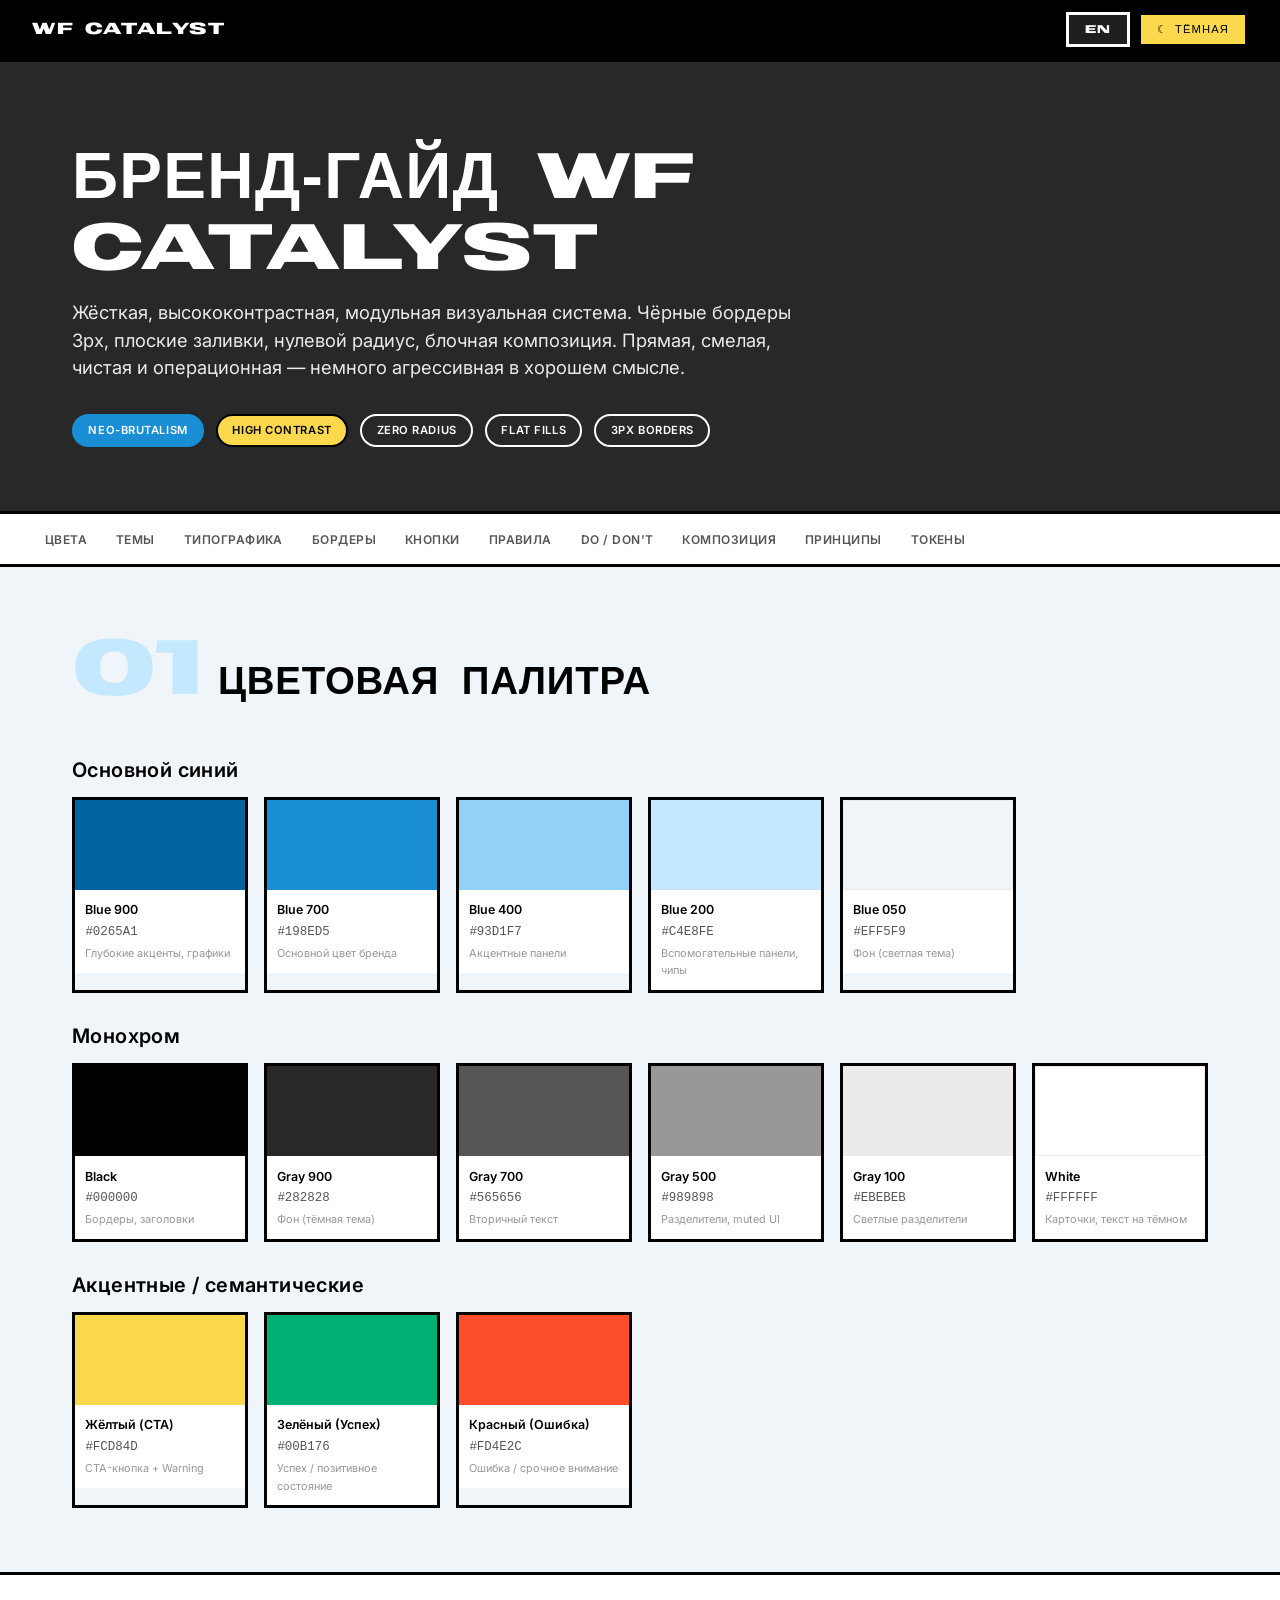
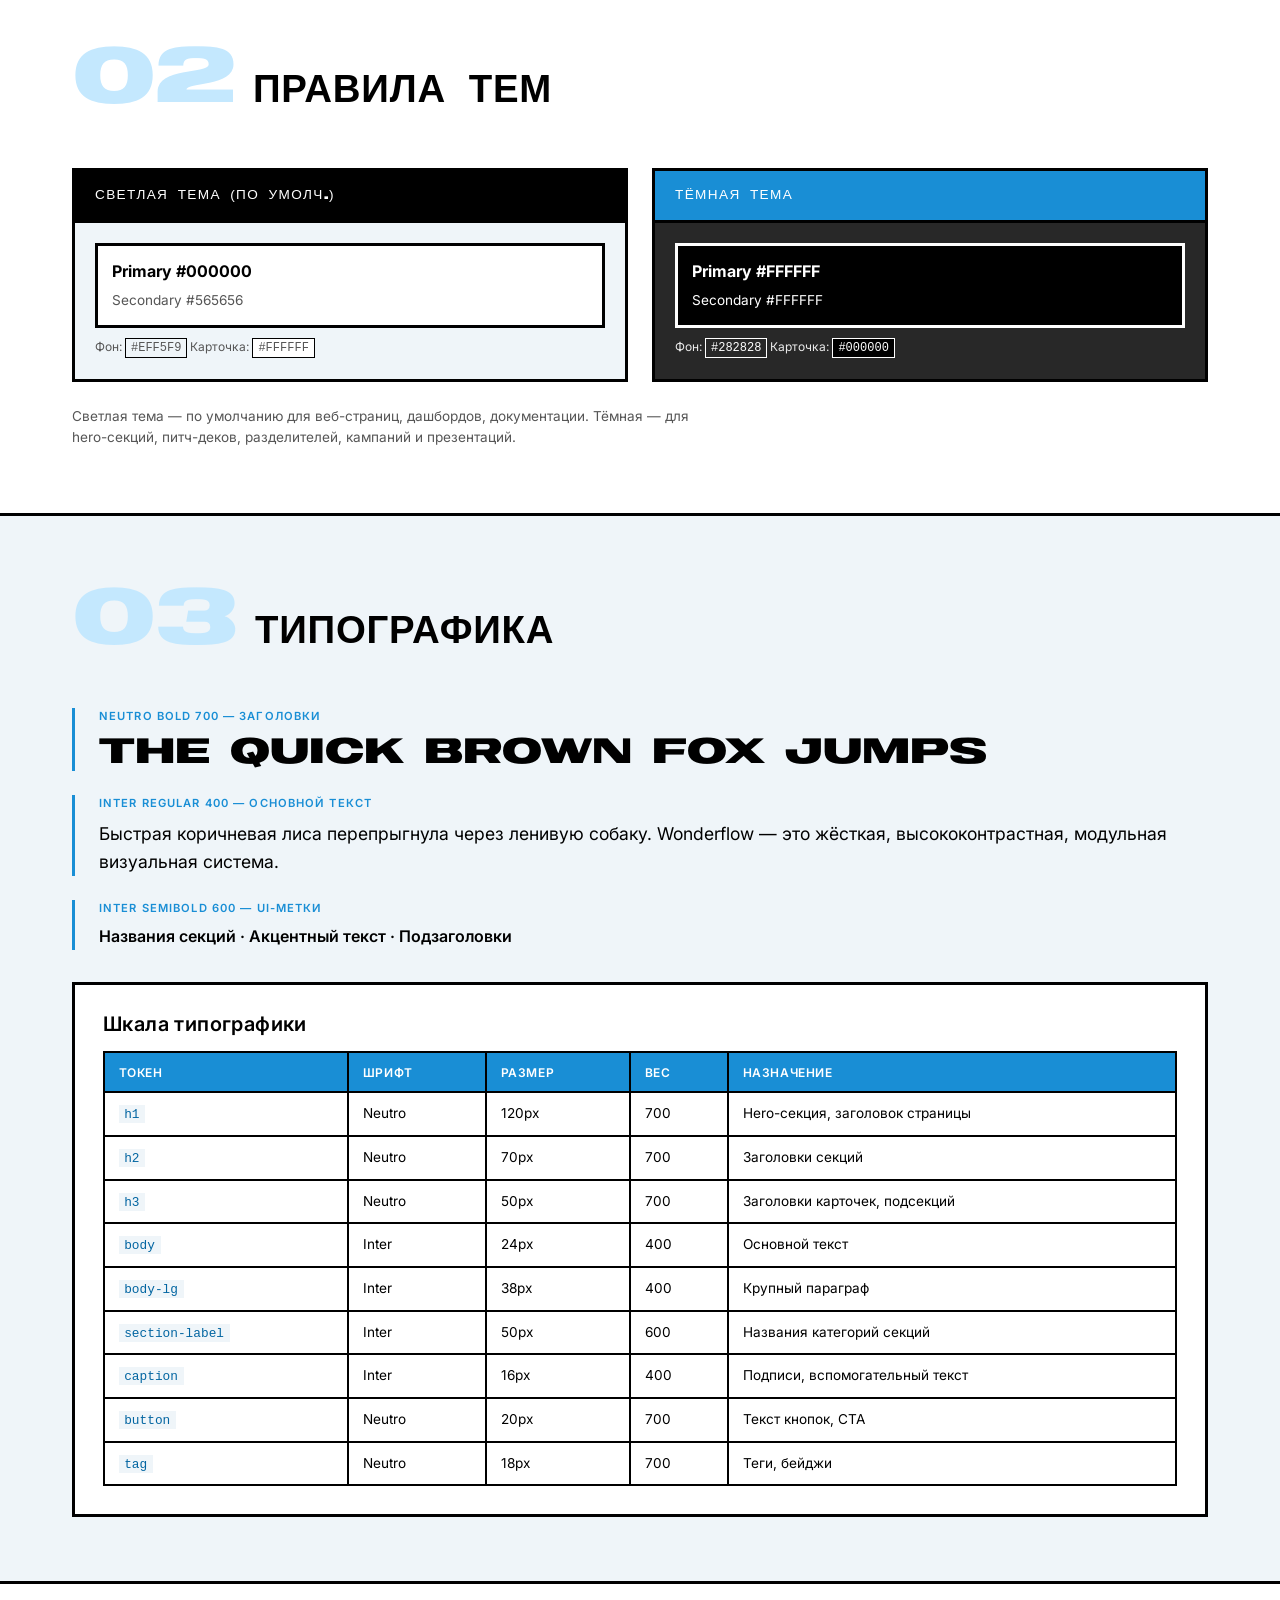
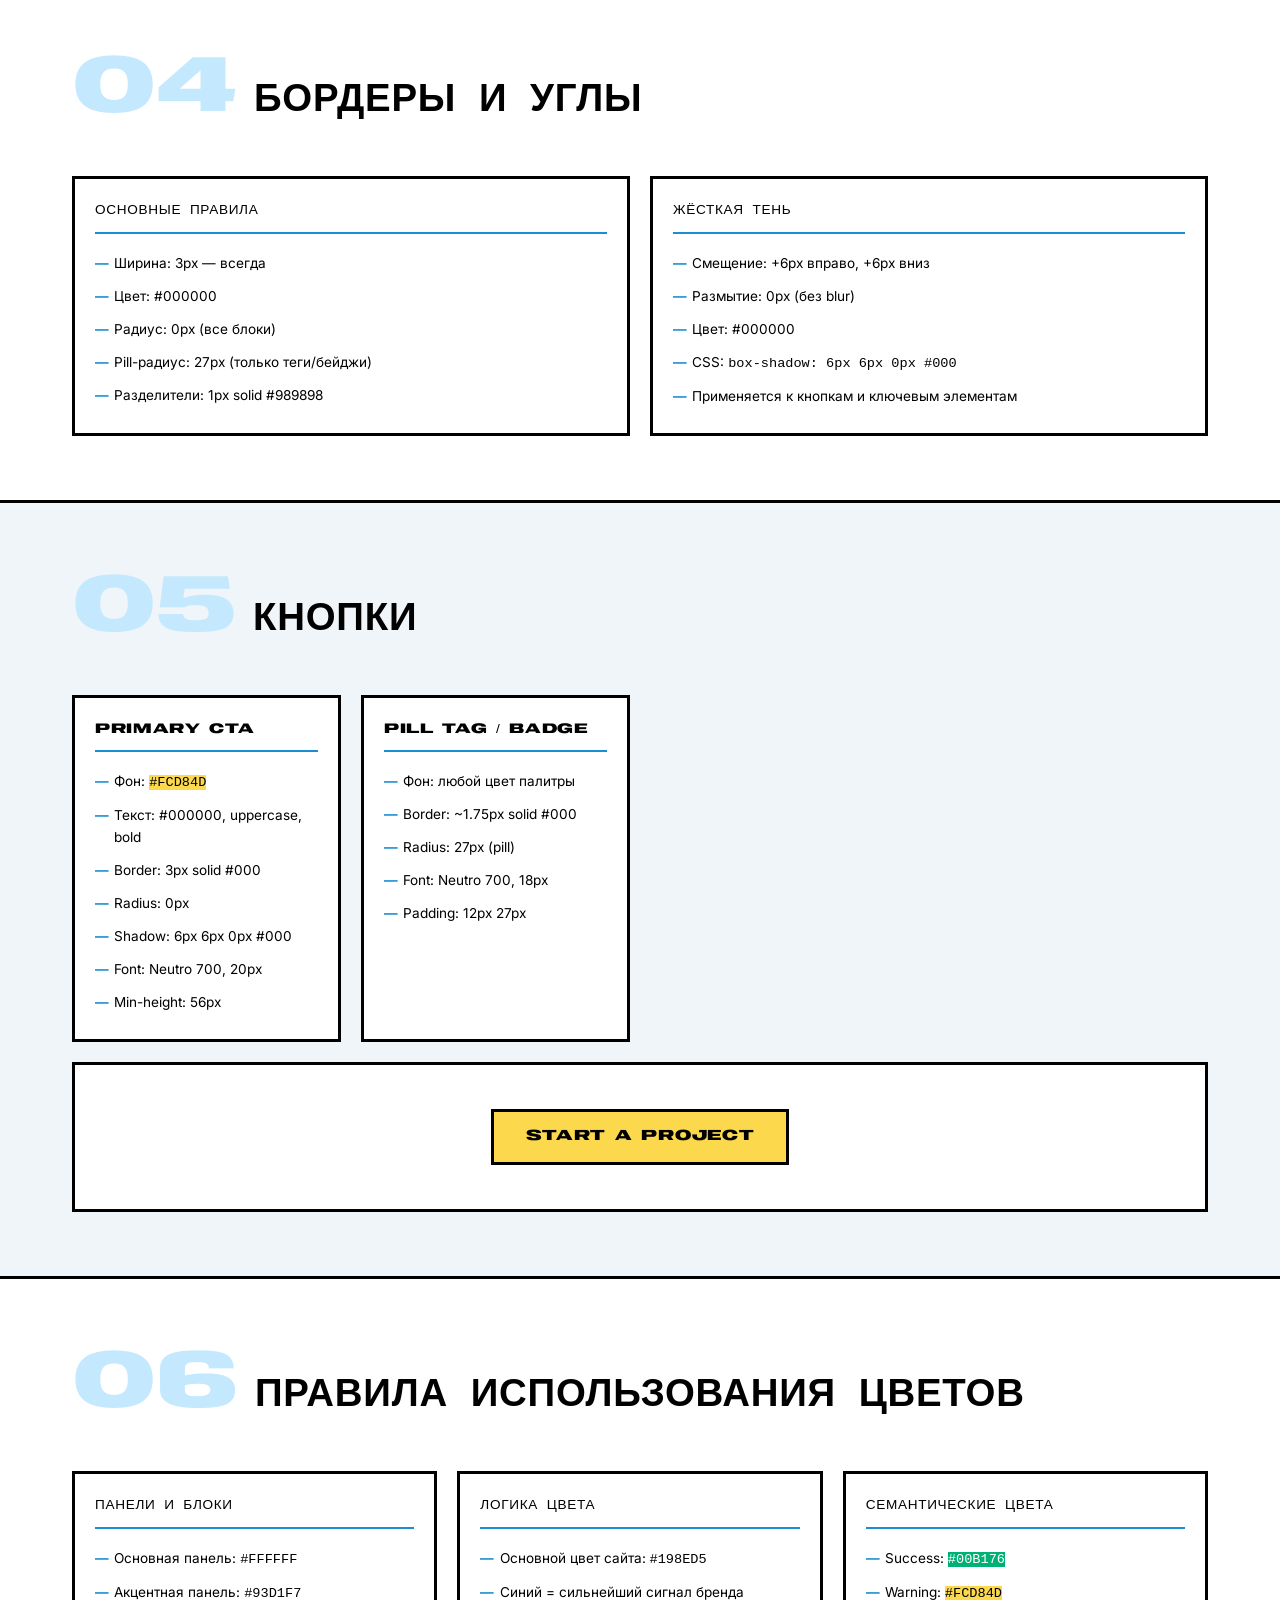
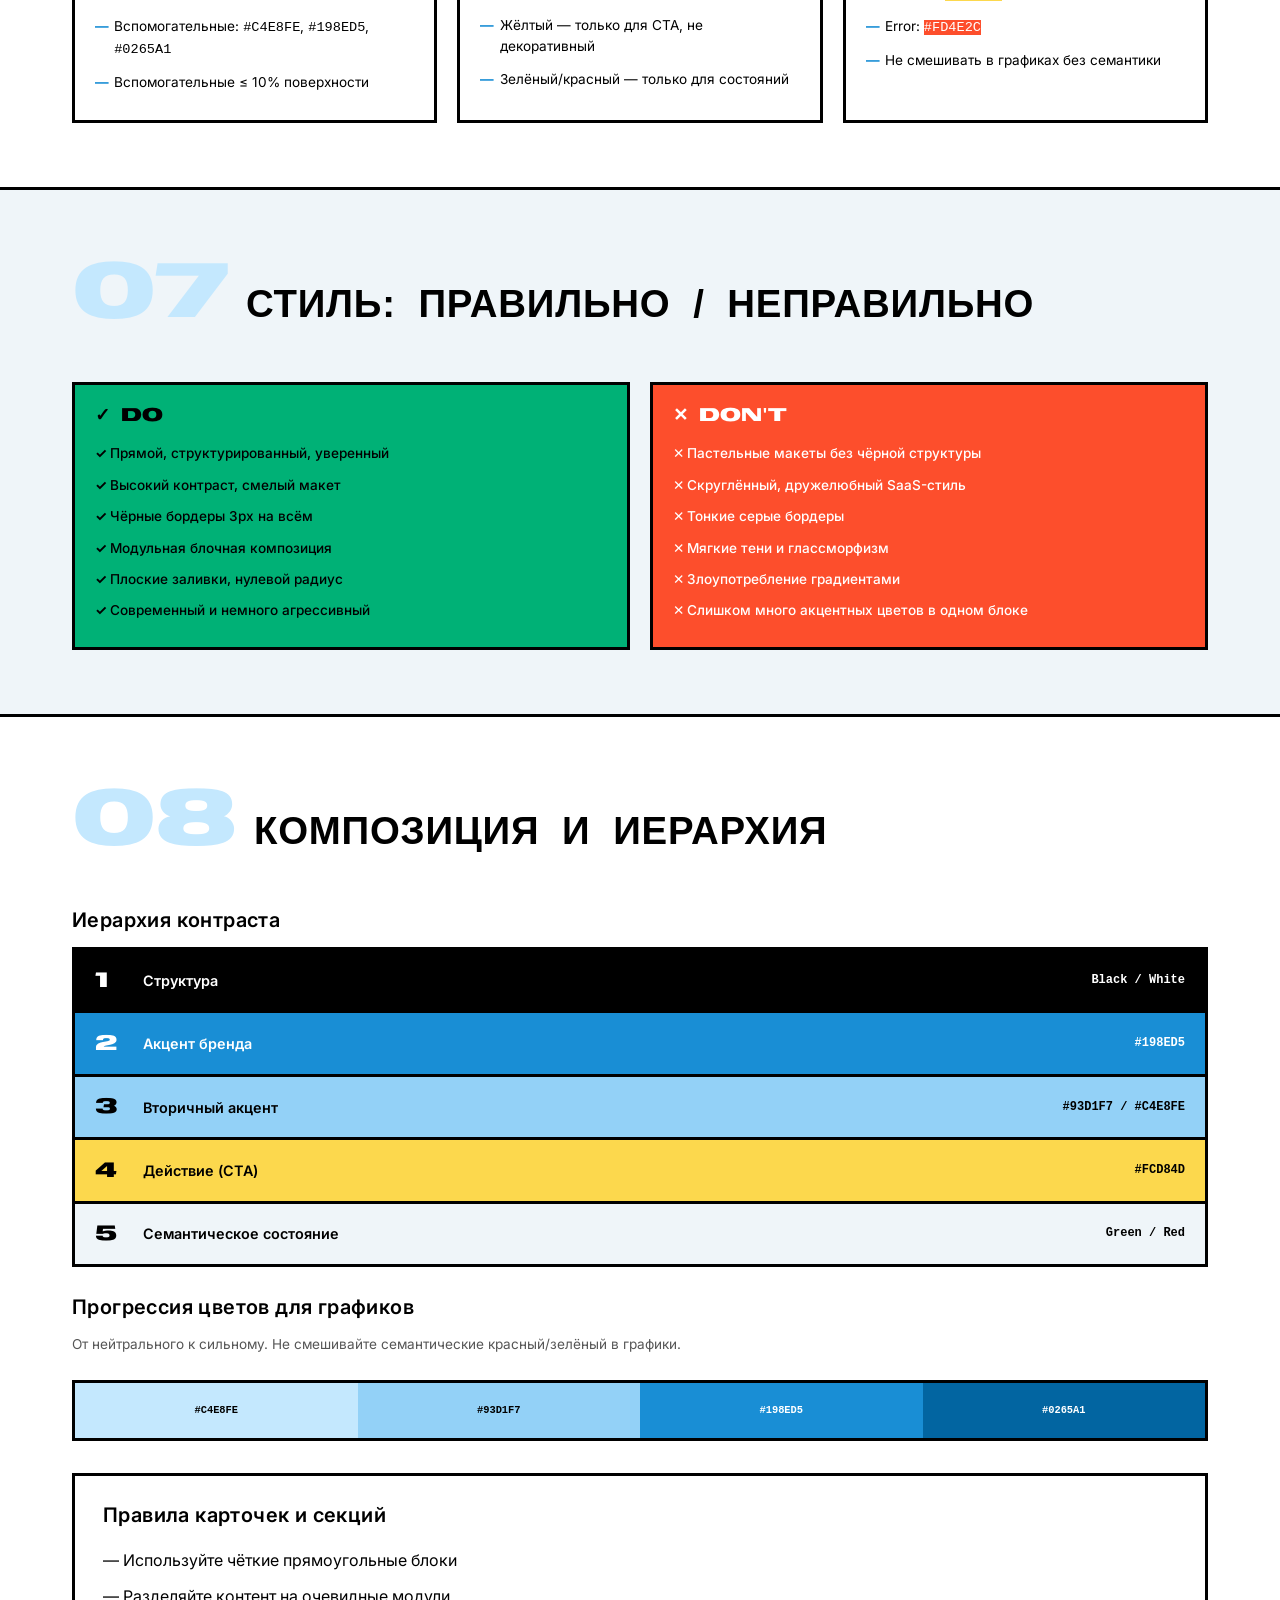
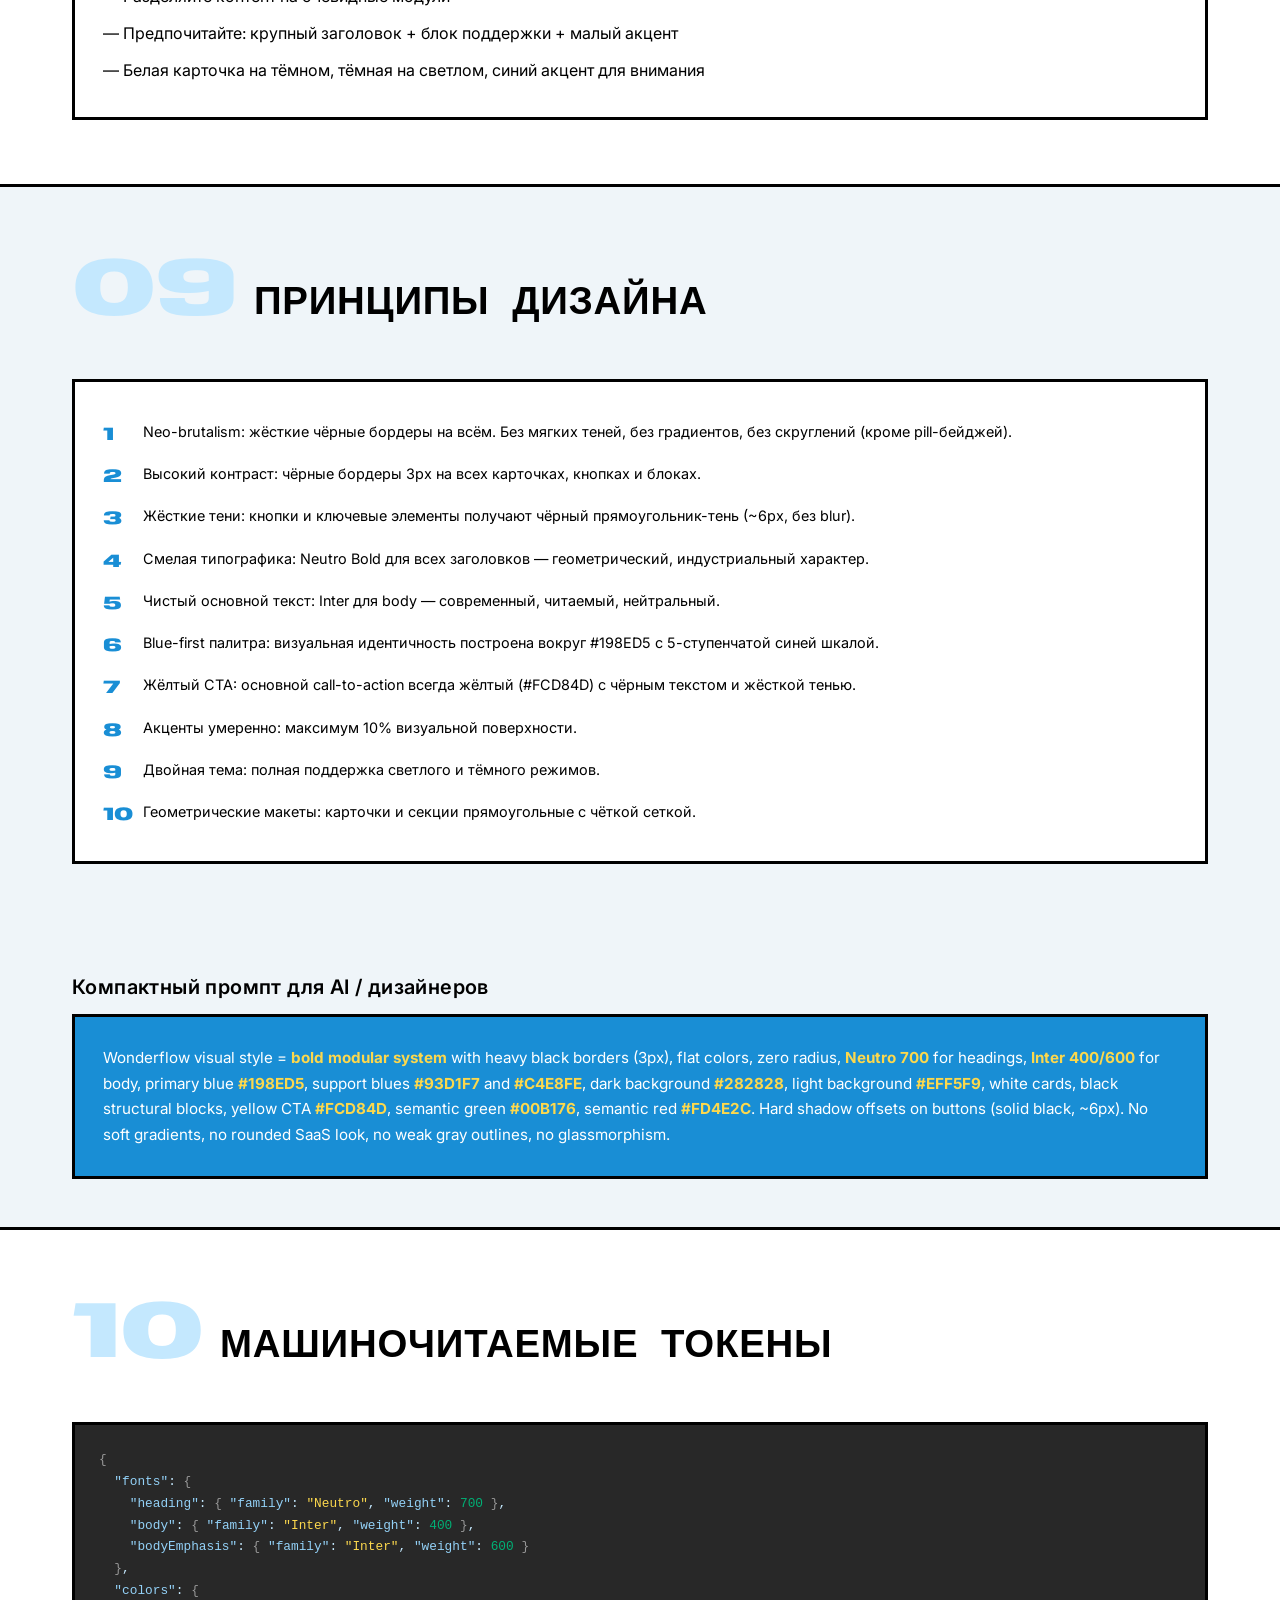
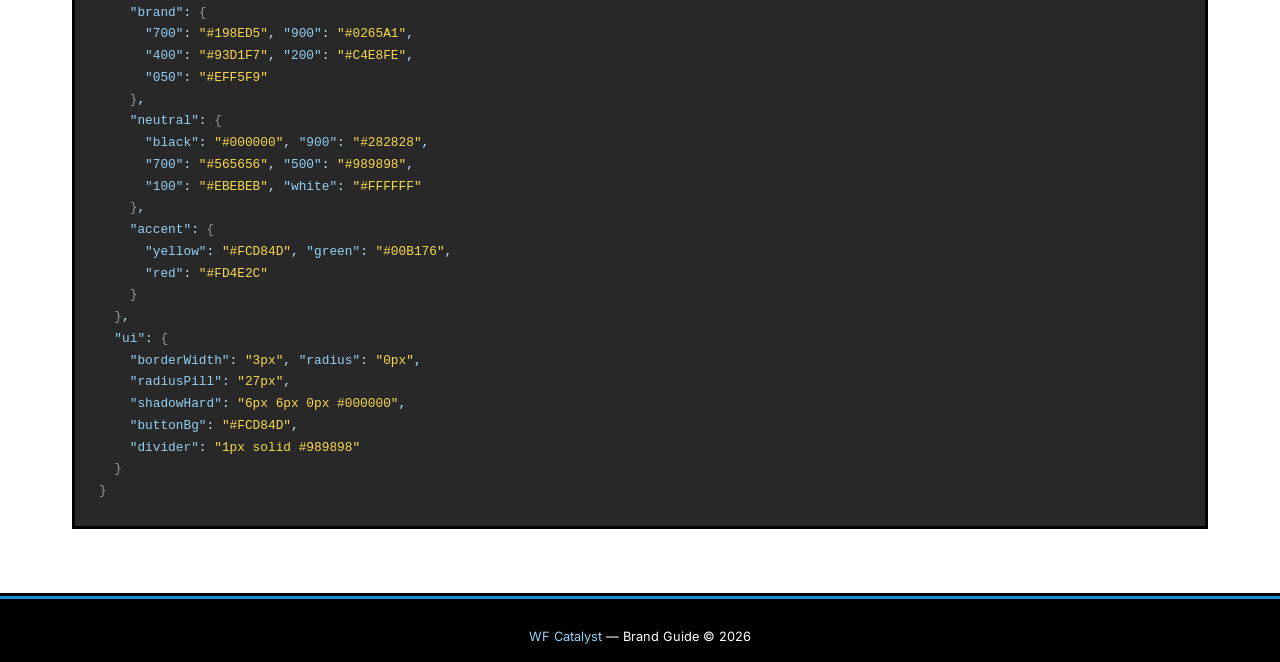
==== commit 20c9ad80: "rename to WF Catalyst Brand Guide" ====
--- a/index.html
+++ b/index.html
@@ -3,8 +3,8 @@
 <head>
   <meta charset="UTF-8">
   <meta name="viewport" content="width=device-width, initial-scale=1.0">
-  <title>Wonderflow — Brand Guide</title>
-  <meta name="description" content="Официальная дизайн-система и бренд-гайд Wonderflow. Цвета, типографика, темы, правила композиции.">
+  <title>WF Catalyst — Brand Guide</title>
+  <meta name="description" content="Официальная дизайн-система и бренд-гайд WF Catalyst. Цвета, типографика, темы, правила композиции.">
   <link rel="preconnect" href="https://fonts.googleapis.com">
   <link rel="preconnect" href="https://fonts.gstatic.com" crossorigin>
   <link href="https://fonts.googleapis.com/css2?family=Inter:wght@400;500;600;700&display=swap" rel="stylesheet">
@@ -14,7 +14,7 @@
 
 <!-- TOP BAR -->
 <div class="top-bar">
-  <div class="top-bar__logo">Wonderflow</div>
+  <div class="top-bar__logo">WF Catalyst</div>
   <div class="top-bar__actions">
     <button class="pill-btn pill-btn--outline" id="langToggle">EN</button>
     <button class="pill-btn" id="themeToggle">☾ <span data-ru="Тёмная" data-en="Dark">Тёмная</span></button>
@@ -24,7 +24,7 @@
 <!-- HERO -->
 <section class="hero">
   <div class="container">
-    <h1 data-ru="Бренд-гайд" data-en="Brand Guide">Бренд-гайд</h1>
+    <h1 data-ru="Бренд-гайд WF Catalyst" data-en="WF Catalyst Brand Guide">Бренд-гайд WF Catalyst</h1>
     <p class="hero__sub" data-ru="Жёсткая, высококонтрастная, модульная визуальная система. Чёрные бордеры 3px, плоские заливки, нулевой радиус, блочная композиция. Прямая, смелая, чистая и операционная — немного агрессивная в хорошем смысле." data-en="Hard-edged, high-contrast, modular visual system. 3px black borders, flat fills, zero radius, block composition. Direct, bold, clean, and operational — a little aggressive in a good way.">Жёсткая, высококонтрастная, модульная визуальная система. Чёрные бордеры 3px, плоские заливки, нулевой радиус, блочная композиция. Прямая, смелая, чистая и операционная — немного агрессивная в хорошем смысле.</p>
     <div class="hero__tags">
       <span class="tag tag--blue">Neo-Brutalism</span>
@@ -344,7 +344,7 @@
   </div>
 </section>
 
-<footer><span>Wonderflow</span> — Brand Guide © 2026</footer>
+<footer><span>WF Catalyst</span> — Brand Guide © 2026</footer>
 
 <script>
 // Theme toggle
--- a/style.css
+++ b/style.css
@@ -36,8 +36,10 @@
 .pill-btn{font-family:var(--fh);font-size:.7rem;text-transform:uppercase;letter-spacing:.1em;background:var(--yellow);color:var(--black);border:var(--bw) solid var(--black);border-radius:var(--rad);padding:.45rem 1rem;cursor:pointer;position:relative;transition:transform .15s}
 .pill-btn:hover{transform:translateY(-2px)}
 .pill-btn::after{content:'';position:absolute;inset:0;background:var(--black);z-index:-1;transform:translate(4px,4px)}
-.pill-btn--outline{background:transparent;color:var(--white);border-color:var(--white)}
-.pill-btn--outline::after{background:var(--white)}
+.pill-btn--outline{background:rgba(255,255,255,.12);color:var(--white);border-color:var(--white)}
+.pill-btn--outline::after{display:none}
+.top-bar .pill-btn::after{display:none}
+.top-bar .pill-btn:hover{transform:none;opacity:.85}
 
 /* ===== HERO ===== */
 .hero{background:var(--gray-900);color:var(--white);padding:5rem 0 4rem;border-bottom:var(--bw) solid var(--black)}
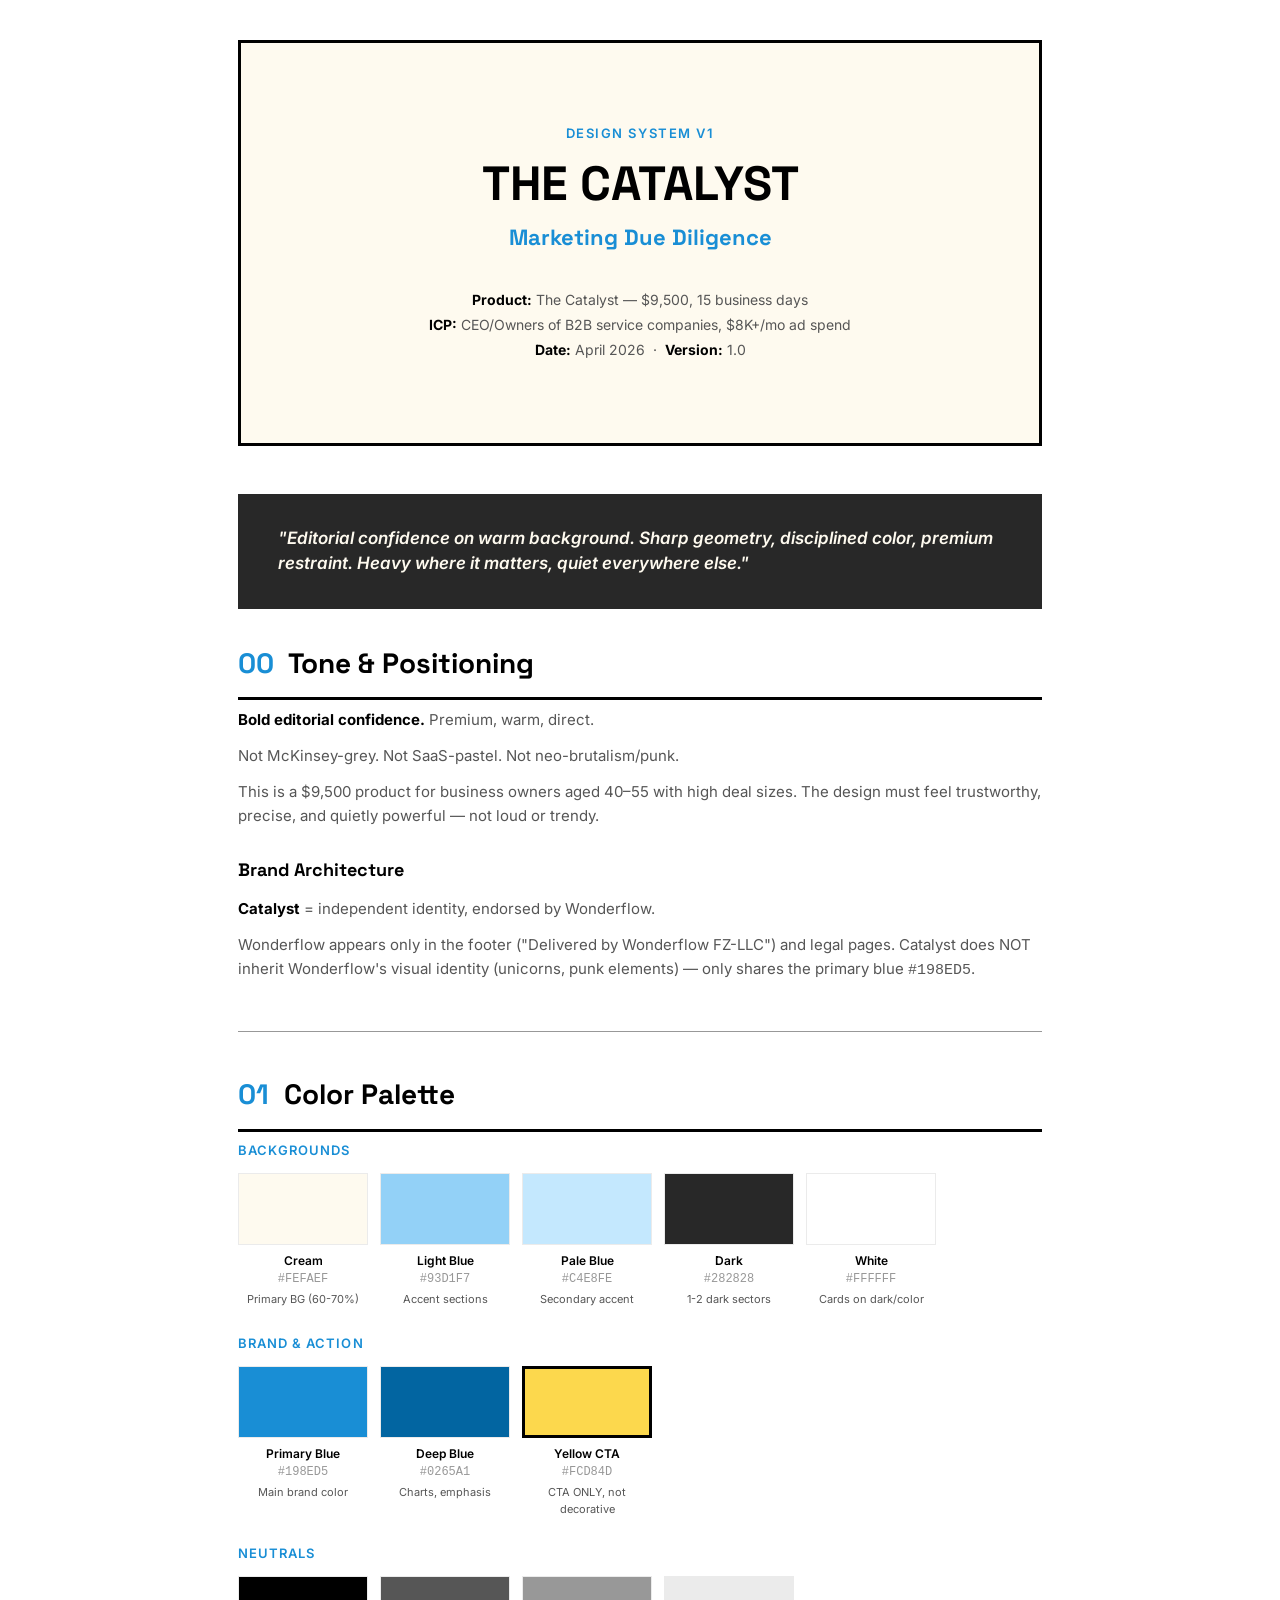
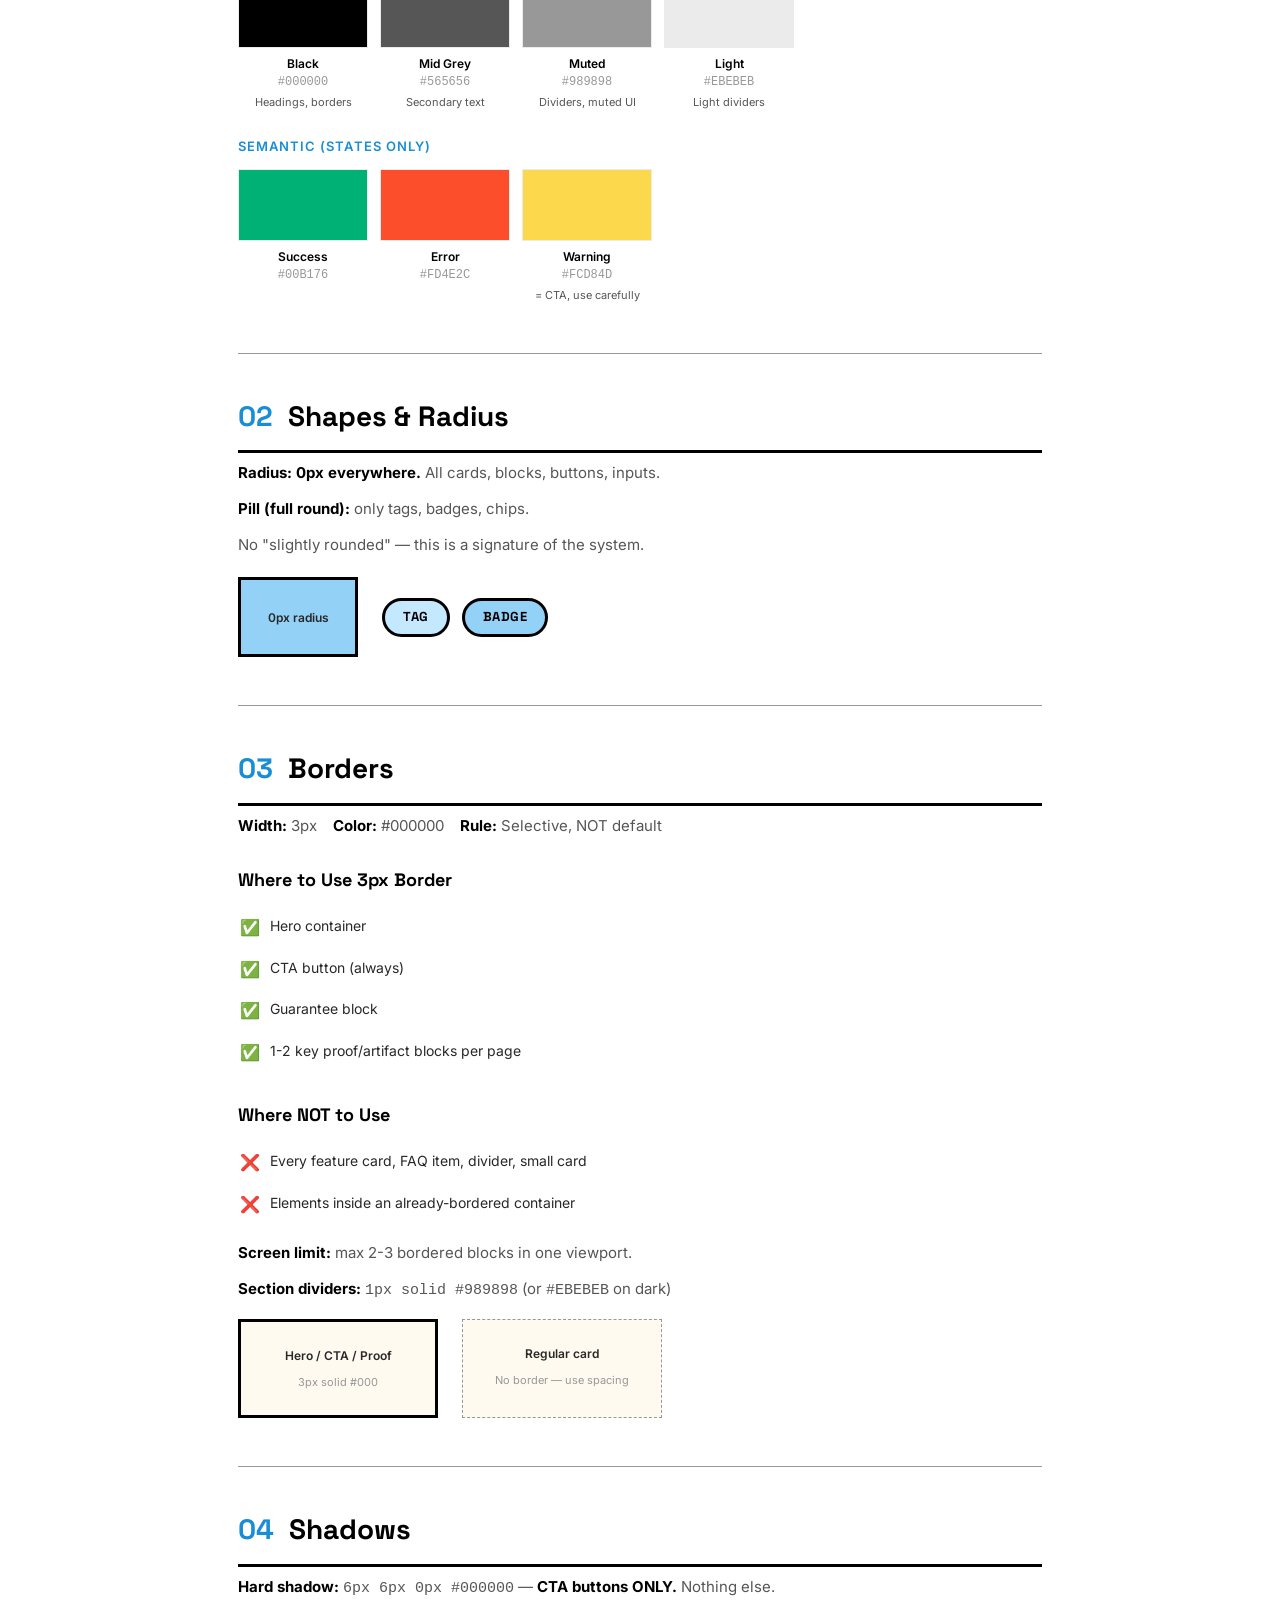
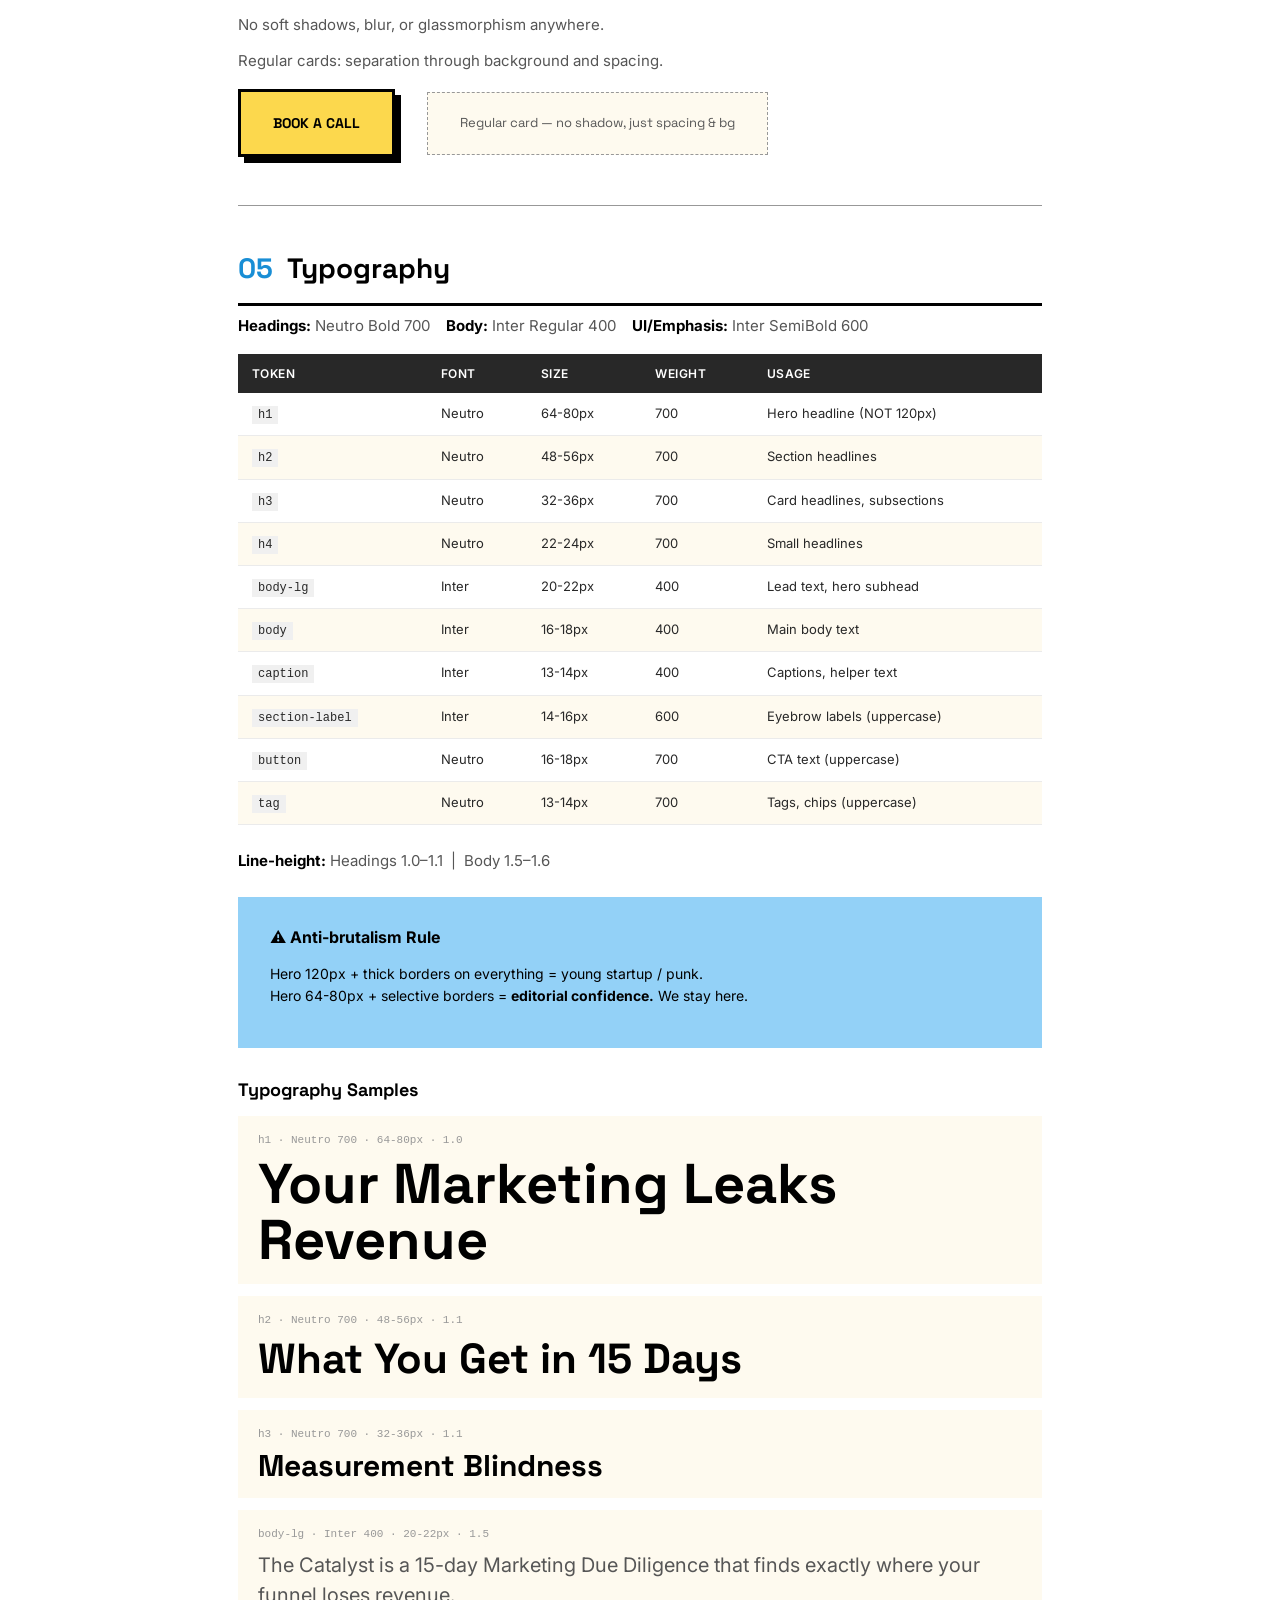
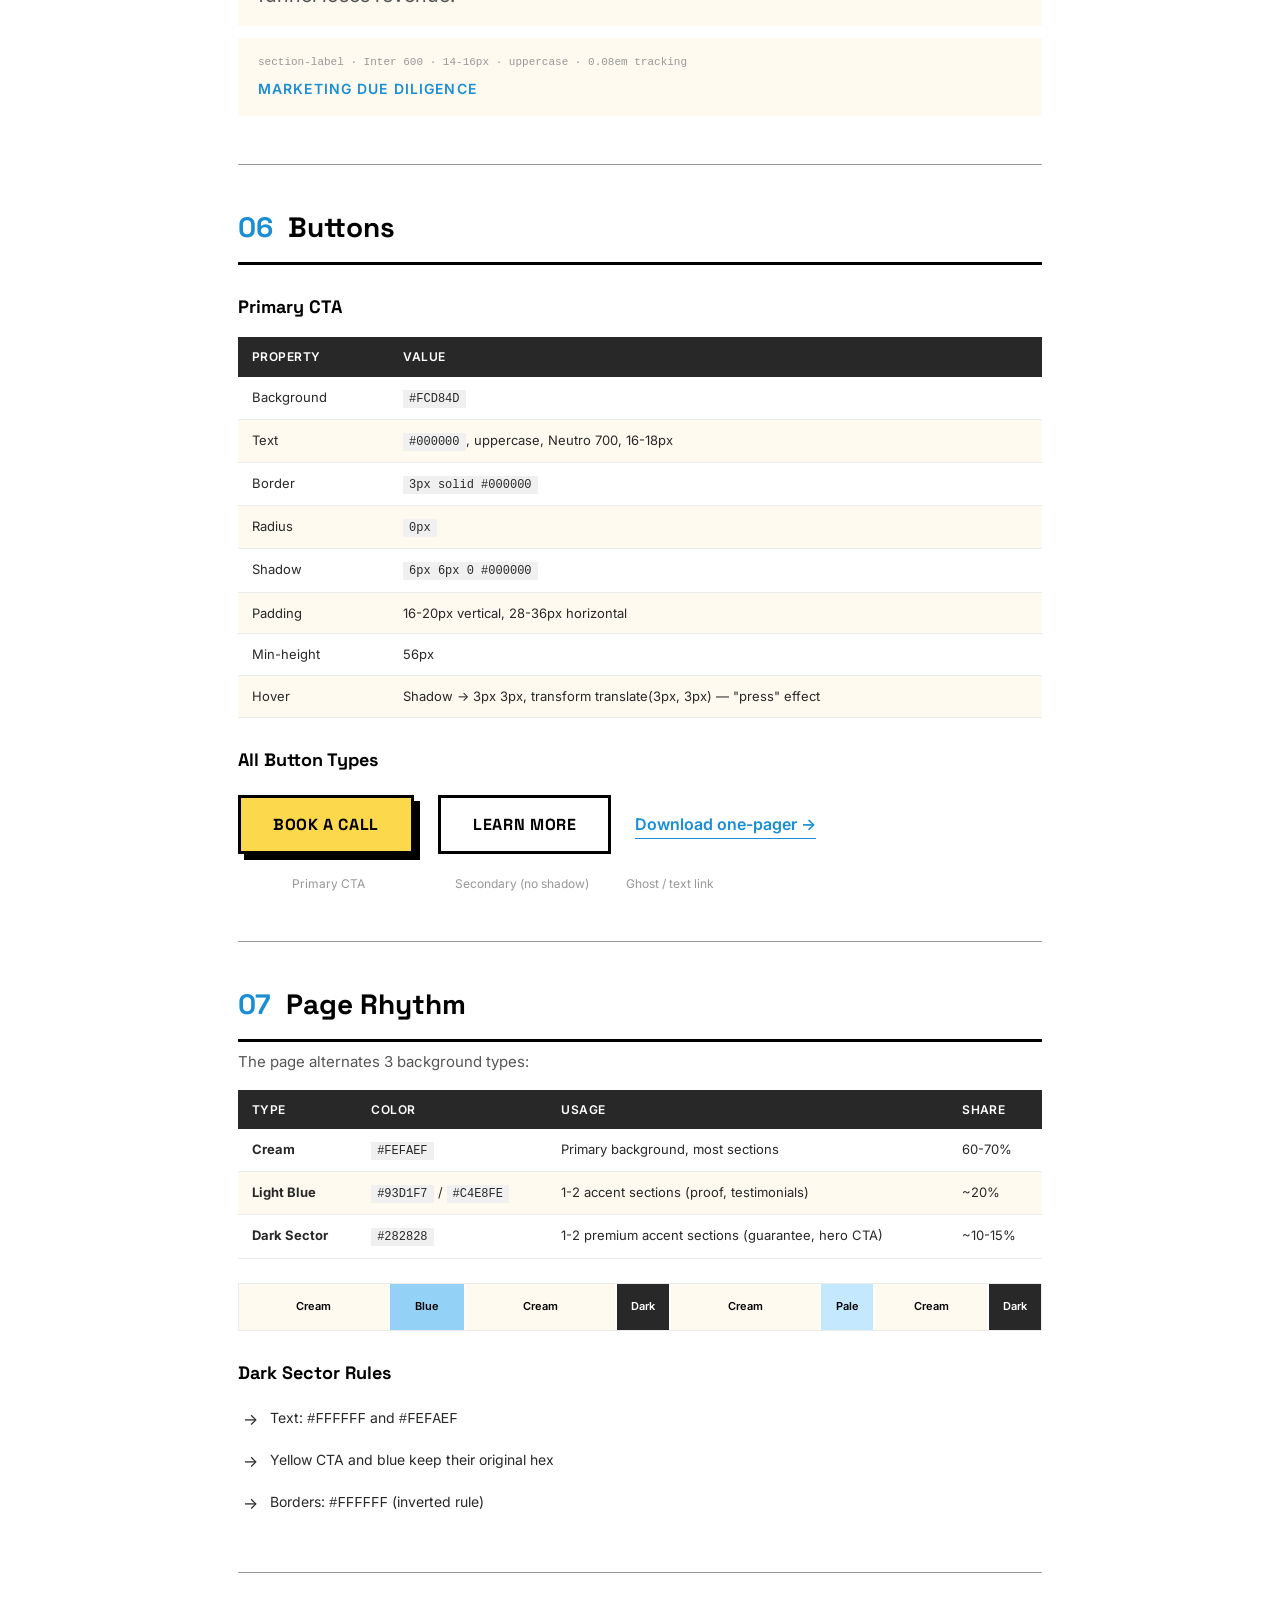
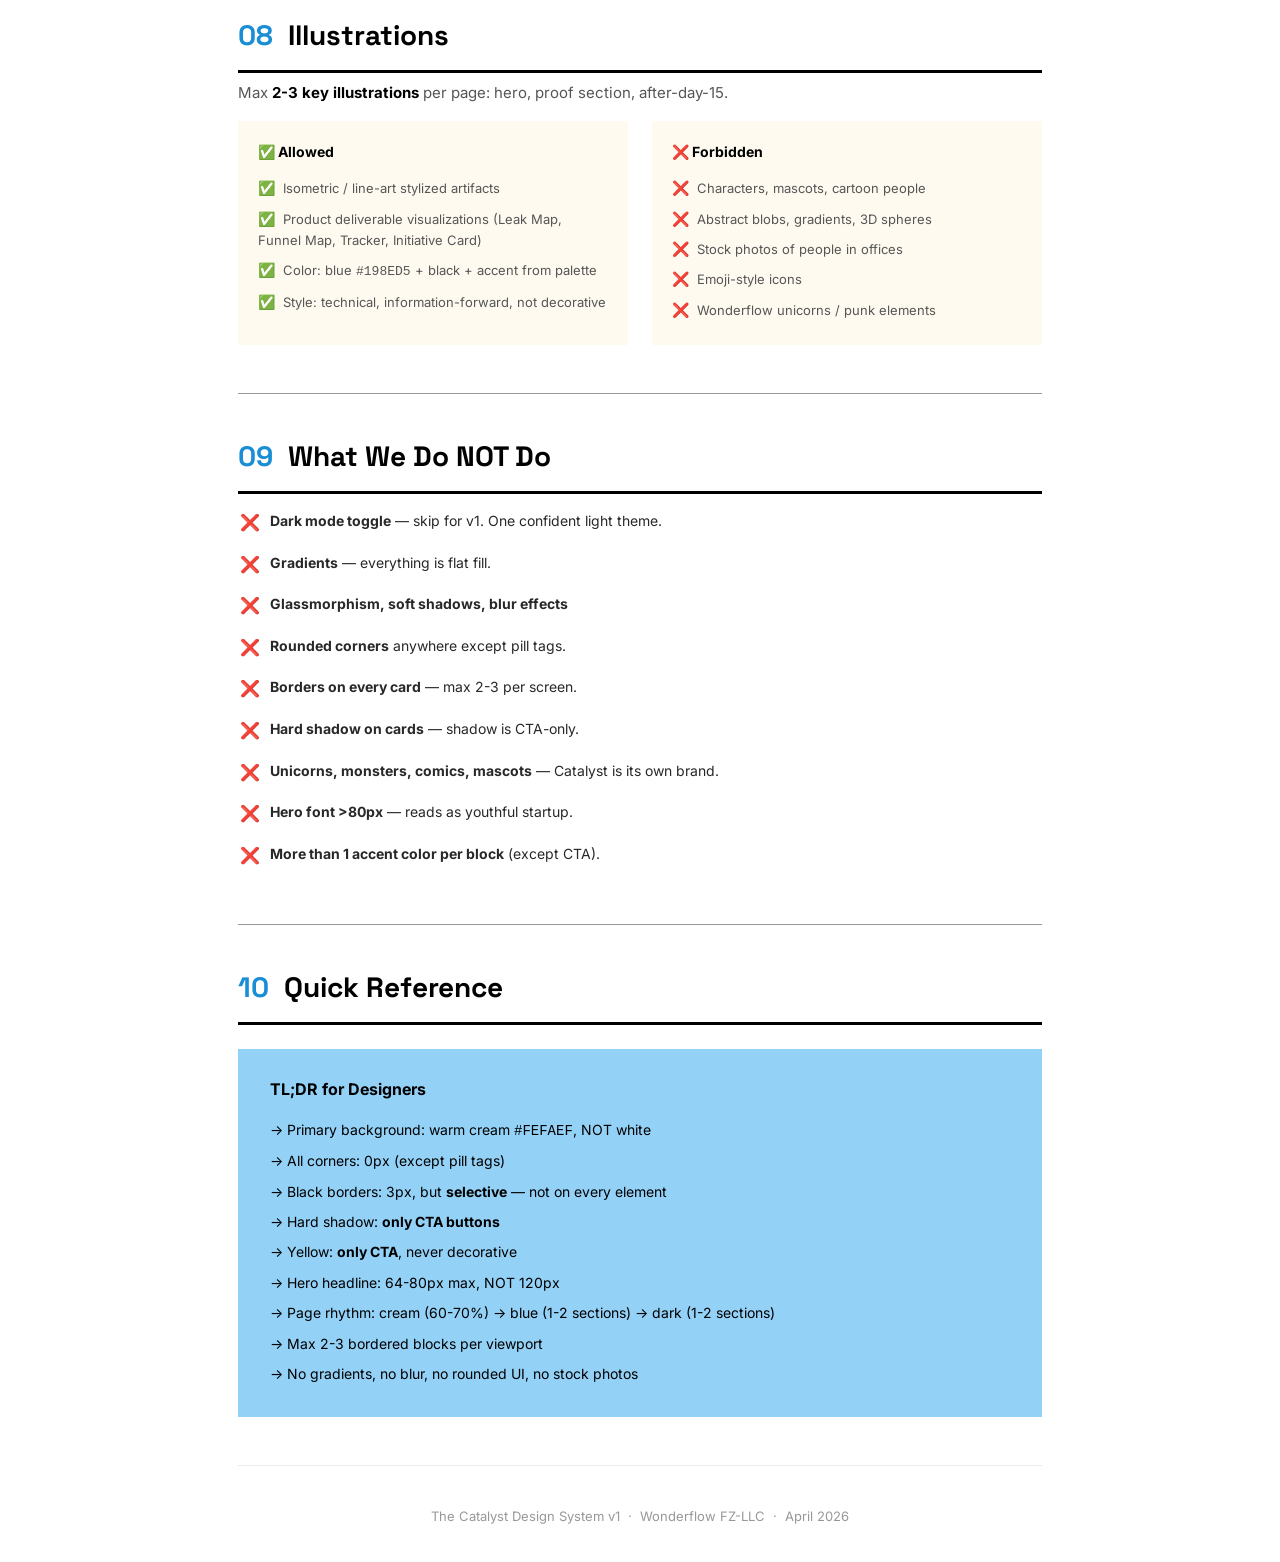
==== commit dd0c51ad: "Replace design system v1: DESIGN.md + new tokens + updated HTML reference" ====
--- a/index.html
+++ b/index.html
@@ -1,382 +1,847 @@
 <!DOCTYPE html>
-<html lang="ru" data-theme="light">
+<html lang="en">
 <head>
   <meta charset="UTF-8">
   <meta name="viewport" content="width=device-width, initial-scale=1.0">
-  <title>WF Catalyst — Brand Guide</title>
-  <meta name="description" content="Официальная дизайн-система и бренд-гайд WF Catalyst. Цвета, типографика, темы, правила композиции.">
-  <link rel="preconnect" href="https://fonts.googleapis.com">
-  <link rel="preconnect" href="https://fonts.gstatic.com" crossorigin>
-  <link href="https://fonts.googleapis.com/css2?family=Inter:wght@400;500;600;700&display=swap" rel="stylesheet">
-  <link rel="stylesheet" href="style.css">
+  <title>The Catalyst — Design System v1</title>
+  <link href="https://fonts.googleapis.com/css2?family=Inter:wght@400;600;700&family=Space+Grotesk:wght@700&display=swap" rel="stylesheet">
+  <style>
+    /* Try local Neutro first, fallback to Space Grotesk (geometric, bold) */
+    @font-face {
+      font-family: 'Neutro';
+      src: local('Neutro Bold'), local('Neutro-Bold'), local('NeutroBold');
+      font-weight: 700;
+      font-style: normal;
+    }
+    @font-face {
+      font-family: 'Neutro';
+      src: local('Neutro'), local('Neutro-Regular');
+      font-weight: 400;
+      font-style: normal;
+    }
+    /* ── Reset ── */
+    *, *::before, *::after { box-sizing: border-box; margin: 0; padding: 0; }
+
+    /* ── Page ── */
+    body {
+      font-family: 'Inter', sans-serif;
+      font-size: 15px;
+      line-height: 1.6;
+      color: #282828;
+      background: #FFFFFF;
+      -webkit-print-color-adjust: exact;
+      print-color-adjust: exact;
+    }
+
+    /* ── Print settings ── */
+    @media print {
+      body { font-size: 11px; }
+      .page-break { page-break-before: always; }
+      .no-break { page-break-inside: avoid; }
+      section { page-break-inside: avoid; }
+    }
+
+    /* ── Layout ── */
+    .container {
+      max-width: 900px;
+      margin: 0 auto;
+      padding: 40px 48px;
+    }
+
+    /* ── Cover ── */
+    .cover {
+      background: #FEFAEF;
+      border: 3px solid #000;
+      padding: 80px 60px;
+      margin-bottom: 48px;
+      text-align: center;
+    }
+    .cover-label {
+      font-size: 13px;
+      font-weight: 600;
+      text-transform: uppercase;
+      letter-spacing: 0.12em;
+      color: #198ED5;
+      margin-bottom: 16px;
+    }
+    .cover h1 {
+      font-family: 'Neutro', 'Space Grotesk', sans-serif;
+      font-size: 48px;
+      font-weight: 700;
+      line-height: 1.0;
+      color: #000;
+      margin-bottom: 12px;
+    }
+    .cover .subtitle {
+      font-family: 'Neutro', 'Space Grotesk', sans-serif;
+      font-size: 22px;
+      font-weight: 700;
+      color: #198ED5;
+      margin-bottom: 32px;
+    }
+    .cover .meta {
+      font-size: 14px;
+      color: #565656;
+      line-height: 1.8;
+    }
+    .cover .meta strong { color: #000; }
+
+    /* ── Sections ── */
+    section {
+      margin-bottom: 48px;
+    }
+    section h2 {
+      font-family: 'Neutro', 'Space Grotesk', sans-serif;
+      font-size: 28px;
+      font-weight: 700;
+      color: #000;
+      margin-bottom: 8px;
+      padding-bottom: 12px;
+      border-bottom: 3px solid #000;
+    }
+    section h2 .num {
+      color: #198ED5;
+      margin-right: 8px;
+    }
+    section h3 {
+      font-family: 'Neutro', 'Space Grotesk', sans-serif;
+      font-size: 18px;
+      font-weight: 700;
+      color: #000;
+      margin-top: 28px;
+      margin-bottom: 12px;
+    }
+    section p {
+      margin-bottom: 12px;
+      color: #565656;
+    }
+    section p strong { color: #000; }
+
+    /* ── Principle Banner ── */
+    .principle {
+      background: #282828;
+      color: #FEFAEF;
+      padding: 32px 40px;
+      margin: 32px 0;
+      font-size: 17px;
+      font-weight: 600;
+      line-height: 1.5;
+      font-style: italic;
+    }
+
+    /* ── Color Swatches ── */
+    .swatch-group {
+      margin-bottom: 24px;
+    }
+    .swatch-group-title {
+      font-size: 13px;
+      font-weight: 600;
+      text-transform: uppercase;
+      letter-spacing: 0.08em;
+      color: #198ED5;
+      margin-bottom: 12px;
+    }
+    .swatches {
+      display: flex;
+      flex-wrap: wrap;
+      gap: 12px;
+    }
+    .swatch {
+      width: 130px;
+      text-align: center;
+    }
+    .swatch-color {
+      width: 130px;
+      height: 72px;
+      border: 1px solid #EBEBEB;
+    }
+    .swatch-color.dark-border { border: 3px solid #000; }
+    .swatch-label {
+      font-size: 12px;
+      font-weight: 600;
+      color: #000;
+      margin-top: 6px;
+    }
+    .swatch-hex {
+      font-size: 12px;
+      color: #989898;
+      font-family: 'SF Mono', 'Menlo', monospace;
+    }
+    .swatch-role {
+      font-size: 11px;
+      color: #565656;
+      margin-top: 2px;
+    }
+
+    /* ── Tables ── */
+    table {
+      width: 100%;
+      border-collapse: collapse;
+      margin: 16px 0 24px;
+      font-size: 13px;
+    }
+    thead th {
+      background: #282828;
+      color: #fff;
+      font-weight: 600;
+      text-align: left;
+      padding: 10px 14px;
+      font-size: 12px;
+      text-transform: uppercase;
+      letter-spacing: 0.04em;
+    }
+    tbody td {
+      padding: 10px 14px;
+      border-bottom: 1px solid #EBEBEB;
+      vertical-align: top;
+    }
+    tbody tr:nth-child(even) { background: #FEFAEF; }
+    td code {
+      font-family: 'SF Mono', 'Menlo', monospace;
+      font-size: 12px;
+      background: #f0f0f0;
+      padding: 2px 6px;
+      border-radius: 0;
+    }
+
+    /* ── Rule boxes ── */
+    .rule-box {
+      display: flex;
+      gap: 8px;
+      align-items: flex-start;
+      padding: 8px 0;
+    }
+    .rule-icon {
+      font-size: 16px;
+      flex-shrink: 0;
+      width: 24px;
+      text-align: center;
+    }
+    .rule-text {
+      font-size: 14px;
+      color: #282828;
+    }
+
+    /* ── Button Demos ── */
+    .button-row {
+      display: flex;
+      gap: 24px;
+      align-items: center;
+      margin: 20px 0;
+      flex-wrap: wrap;
+    }
+    .demo-btn-primary {
+      font-family: 'Neutro', 'Space Grotesk', sans-serif;
+      font-size: 16px;
+      font-weight: 700;
+      text-transform: uppercase;
+      letter-spacing: 0.04em;
+      color: #000;
+      background: #FCD84D;
+      border: 3px solid #000;
+      border-radius: 0;
+      box-shadow: 6px 6px 0 #000;
+      padding: 16px 32px;
+      min-height: 56px;
+      cursor: pointer;
+    }
+    .demo-btn-secondary {
+      font-family: 'Neutro', 'Space Grotesk', sans-serif;
+      font-size: 16px;
+      font-weight: 700;
+      text-transform: uppercase;
+      letter-spacing: 0.04em;
+      color: #000;
+      background: #fff;
+      border: 3px solid #000;
+      border-radius: 0;
+      box-shadow: none;
+      padding: 16px 32px;
+      min-height: 56px;
+      cursor: pointer;
+    }
+    .demo-btn-ghost {
+      font-family: 'Inter', sans-serif;
+      font-size: 16px;
+      font-weight: 600;
+      color: #198ED5;
+      background: none;
+      border: none;
+      border-bottom: 1px solid #198ED5;
+      padding: 4px 0;
+      cursor: pointer;
+    }
+
+    /* ── Tag Demo ── */
+    .demo-tag {
+      display: inline-flex;
+      font-family: 'Neutro', 'Space Grotesk', sans-serif;
+      font-size: 13px;
+      font-weight: 700;
+      text-transform: uppercase;
+      letter-spacing: 0.04em;
+      color: #000;
+      border: 3px solid #000;
+      border-radius: 999px;
+      padding: 6px 18px;
+      margin-right: 8px;
+    }
+
+    /* ── Typography Demo ── */
+    .typo-demo {
+      margin: 12px 0;
+      padding: 16px 20px;
+      background: #FEFAEF;
+    }
+    .typo-meta {
+      font-size: 11px;
+      color: #989898;
+      font-family: 'SF Mono', 'Menlo', monospace;
+      margin-bottom: 6px;
+    }
+
+    /* ── Page Rhythm Demo ── */
+    .rhythm-demo {
+      display: flex;
+      gap: 2px;
+      margin: 20px 0;
+      height: 48px;
+      border: 1px solid #EBEBEB;
+      overflow: hidden;
+    }
+    .rhythm-block {
+      display: flex;
+      align-items: center;
+      justify-content: center;
+      font-size: 11px;
+      font-weight: 600;
+      color: #000;
+    }
+
+    /* ── Divider ── */
+    hr {
+      border: none;
+      border-top: 1px solid #989898;
+      margin: 40px 0;
+    }
+
+    /* ── Illustration rules ── */
+    .two-col {
+      display: grid;
+      grid-template-columns: 1fr 1fr;
+      gap: 24px;
+      margin: 16px 0;
+    }
+    .col-card {
+      padding: 20px;
+      background: #FEFAEF;
+    }
+    .col-card h4 {
+      font-size: 14px;
+      font-weight: 700;
+      margin-bottom: 10px;
+      color: #000;
+    }
+    .col-card ul {
+      list-style: none;
+      padding: 0;
+    }
+    .col-card li {
+      font-size: 13px;
+      padding: 4px 0;
+      color: #565656;
+    }
+    .col-card li::before {
+      margin-right: 8px;
+      font-size: 14px;
+    }
+    .col-card.allowed li::before { content: "✅"; }
+    .col-card.forbidden li::before { content: "❌"; }
+
+    /* ── Quick ref block ── */
+    .quick-ref {
+      background: #93D1F7;
+      padding: 28px 32px;
+      margin: 24px 0;
+    }
+    .quick-ref h4 {
+      font-size: 16px;
+      font-weight: 700;
+      color: #000;
+      margin-bottom: 12px;
+    }
+    .quick-ref ul {
+      list-style: none;
+      padding: 0;
+    }
+    .quick-ref li {
+      font-size: 14px;
+      padding: 4px 0;
+      color: #000;
+    }
+
+    /* ── Border demo ── */
+    .border-demo {
+      display: flex;
+      gap: 24px;
+      margin: 16px 0;
+      flex-wrap: wrap;
+    }
+    .border-sample {
+      padding: 24px;
+      width: 200px;
+      text-align: center;
+      font-size: 12px;
+      font-weight: 600;
+      color: #282828;
+      background: #FEFAEF;
+    }
+    .border-sample.with-border { border: 3px solid #000; }
+    .border-sample.no-border { border: 1px dashed #989898; }
+    .border-sample .label {
+      display: block;
+      margin-top: 8px;
+      font-size: 11px;
+      color: #989898;
+      font-weight: 400;
+    }
+
+    /* ── Shadow demo ── */
+    .shadow-demo {
+      display: flex;
+      gap: 32px;
+      margin: 16px 0;
+      align-items: center;
+    }
+    .shadow-sample {
+      font-family: 'Neutro', 'Space Grotesk', sans-serif;
+      padding: 20px 32px;
+      font-size: 14px;
+      font-weight: 700;
+      text-transform: uppercase;
+      background: #FCD84D;
+      border: 3px solid #000;
+      box-shadow: 6px 6px 0 #000;
+      color: #000;
+    }
+    .shadow-sample.no-shadow {
+      background: #FEFAEF;
+      box-shadow: none;
+      border: 1px dashed #989898;
+      text-transform: none;
+      font-weight: 400;
+      font-size: 13px;
+      color: #565656;
+    }
+  </style>
 </head>
 <body>
-
-<!-- TOP BAR -->
-<div class="top-bar">
-  <div class="top-bar__logo">WF Catalyst</div>
-  <div class="top-bar__actions">
-    <button class="pill-btn pill-btn--outline" id="langToggle">EN</button>
-    <button class="pill-btn" id="themeToggle">☾ <span data-ru="Тёмная" data-en="Dark">Тёмная</span></button>
+  <div class="container">
+
+    <!-- ══════════════ COVER ══════════════ -->
+    <div class="cover">
+      <div class="cover-label">Design System v1</div>
+      <h1>THE CATALYST</h1>
+      <div class="subtitle">Marketing Due Diligence</div>
+      <div class="meta">
+        <strong>Product:</strong> The Catalyst — $9,500, 15 business days<br>
+        <strong>ICP:</strong> CEO/Owners of B2B service companies, $8K+/mo ad spend<br>
+        <strong>Date:</strong> April 2026 &nbsp;·&nbsp; <strong>Version:</strong> 1.0
+      </div>
+    </div>
+
+    <!-- ══════════════ PRINCIPLE ══════════════ -->
+    <div class="principle">
+      "Editorial confidence on warm background. Sharp geometry, disciplined color, premium restraint. Heavy where it matters, quiet everywhere else."
+    </div>
+
+    <!-- ══════════════ TONE ══════════════ -->
+    <section>
+      <h2><span class="num">00</span> Tone & Positioning</h2>
+      <p><strong>Bold editorial confidence.</strong> Premium, warm, direct.</p>
+      <p>Not McKinsey-grey. Not SaaS-pastel. Not neo-brutalism/punk.</p>
+      <p>This is a $9,500 product for business owners aged 40–55 with high deal sizes. The design must feel trustworthy, precise, and quietly powerful — not loud or trendy.</p>
+
+      <h3>Brand Architecture</h3>
+      <p><strong>Catalyst</strong> = independent identity, endorsed by Wonderflow.</p>
+      <p>Wonderflow appears only in the footer ("Delivered by Wonderflow FZ-LLC") and legal pages. Catalyst does NOT inherit Wonderflow's visual identity (unicorns, punk elements) — only shares the primary blue <code>#198ED5</code>.</p>
+    </section>
+
+    <hr>
+
+    <!-- ══════════════ 1. PALETTE ══════════════ -->
+    <section class="page-break">
+      <h2><span class="num">01</span> Color Palette</h2>
+
+      <div class="swatch-group">
+        <div class="swatch-group-title">Backgrounds</div>
+        <div class="swatches">
+          <div class="swatch">
+            <div class="swatch-color" style="background: #FEFAEF;"></div>
+            <div class="swatch-label">Cream</div>
+            <div class="swatch-hex">#FEFAEF</div>
+            <div class="swatch-role">Primary BG (60-70%)</div>
+          </div>
+          <div class="swatch">
+            <div class="swatch-color" style="background: #93D1F7;"></div>
+            <div class="swatch-label">Light Blue</div>
+            <div class="swatch-hex">#93D1F7</div>
+            <div class="swatch-role">Accent sections</div>
+          </div>
+          <div class="swatch">
+            <div class="swatch-color" style="background: #C4E8FE;"></div>
+            <div class="swatch-label">Pale Blue</div>
+            <div class="swatch-hex">#C4E8FE</div>
+            <div class="swatch-role">Secondary accent</div>
+          </div>
+          <div class="swatch">
+            <div class="swatch-color" style="background: #282828;"></div>
+            <div class="swatch-label">Dark</div>
+            <div class="swatch-hex">#282828</div>
+            <div class="swatch-role">1-2 dark sectors</div>
+          </div>
+          <div class="swatch">
+            <div class="swatch-color" style="background: #FFFFFF;"></div>
+            <div class="swatch-label">White</div>
+            <div class="swatch-hex">#FFFFFF</div>
+            <div class="swatch-role">Cards on dark/color</div>
+          </div>
+        </div>
+      </div>
+
+      <div class="swatch-group">
+        <div class="swatch-group-title">Brand & Action</div>
+        <div class="swatches">
+          <div class="swatch">
+            <div class="swatch-color" style="background: #198ED5;"></div>
+            <div class="swatch-label">Primary Blue</div>
+            <div class="swatch-hex">#198ED5</div>
+            <div class="swatch-role">Main brand color</div>
+          </div>
+          <div class="swatch">
+            <div class="swatch-color" style="background: #0265A1;"></div>
+            <div class="swatch-label">Deep Blue</div>
+            <div class="swatch-hex">#0265A1</div>
+            <div class="swatch-role">Charts, emphasis</div>
+          </div>
+          <div class="swatch">
+            <div class="swatch-color dark-border" style="background: #FCD84D;"></div>
+            <div class="swatch-label">Yellow CTA</div>
+            <div class="swatch-hex">#FCD84D</div>
+            <div class="swatch-role">CTA ONLY, not decorative</div>
+          </div>
+        </div>
+      </div>
+
+      <div class="swatch-group">
+        <div class="swatch-group-title">Neutrals</div>
+        <div class="swatches">
+          <div class="swatch">
+            <div class="swatch-color" style="background: #000000;"></div>
+            <div class="swatch-label">Black</div>
+            <div class="swatch-hex">#000000</div>
+            <div class="swatch-role">Headings, borders</div>
+          </div>
+          <div class="swatch">
+            <div class="swatch-color" style="background: #565656;"></div>
+            <div class="swatch-label">Mid Grey</div>
+            <div class="swatch-hex">#565656</div>
+            <div class="swatch-role">Secondary text</div>
+          </div>
+          <div class="swatch">
+            <div class="swatch-color" style="background: #989898;"></div>
+            <div class="swatch-label">Muted</div>
+            <div class="swatch-hex">#989898</div>
+            <div class="swatch-role">Dividers, muted UI</div>
+          </div>
+          <div class="swatch">
+            <div class="swatch-color" style="background: #EBEBEB;"></div>
+            <div class="swatch-label">Light</div>
+            <div class="swatch-hex">#EBEBEB</div>
+            <div class="swatch-role">Light dividers</div>
+          </div>
+        </div>
+      </div>
+
+      <div class="swatch-group">
+        <div class="swatch-group-title">Semantic (states only)</div>
+        <div class="swatches">
+          <div class="swatch">
+            <div class="swatch-color" style="background: #00B176;"></div>
+            <div class="swatch-label">Success</div>
+            <div class="swatch-hex">#00B176</div>
+          </div>
+          <div class="swatch">
+            <div class="swatch-color" style="background: #FD4E2C;"></div>
+            <div class="swatch-label">Error</div>
+            <div class="swatch-hex">#FD4E2C</div>
+          </div>
+          <div class="swatch">
+            <div class="swatch-color" style="background: #FCD84D;"></div>
+            <div class="swatch-label">Warning</div>
+            <div class="swatch-hex">#FCD84D</div>
+            <div class="swatch-role">= CTA, use carefully</div>
+          </div>
+        </div>
+      </div>
+    </section>
+
+    <hr>
+
+    <!-- ══════════════ 2. RADIUS ══════════════ -->
+    <section>
+      <h2><span class="num">02</span> Shapes & Radius</h2>
+      <p><strong>Radius: 0px everywhere.</strong> All cards, blocks, buttons, inputs.</p>
+      <p><strong>Pill (full round):</strong> only tags, badges, chips.</p>
+      <p>No "slightly rounded" — this is a signature of the system.</p>
+
+      <div style="display: flex; gap: 24px; margin: 20px 0; align-items: center;">
+        <div style="width: 120px; height: 80px; background: #93D1F7; border: 3px solid #000; display: flex; align-items: center; justify-content: center; font-size: 12px; font-weight: 600;">0px radius</div>
+        <div>
+          <span class="demo-tag" style="background: #C4E8FE;">TAG</span>
+          <span class="demo-tag" style="background: #93D1F7;">BADGE</span>
+        </div>
+      </div>
+    </section>
+
+    <hr>
+
+    <!-- ══════════════ 3. BORDERS ══════════════ -->
+    <section>
+      <h2><span class="num">03</span> Borders</h2>
+      <p><strong>Width:</strong> 3px &nbsp;&nbsp; <strong>Color:</strong> #000000 &nbsp;&nbsp; <strong>Rule:</strong> Selective, NOT default</p>
+
+      <h3>Where to Use 3px Border</h3>
+      <div class="rule-box"><span class="rule-icon">✅</span><span class="rule-text">Hero container</span></div>
+      <div class="rule-box"><span class="rule-icon">✅</span><span class="rule-text">CTA button (always)</span></div>
+      <div class="rule-box"><span class="rule-icon">✅</span><span class="rule-text">Guarantee block</span></div>
+      <div class="rule-box"><span class="rule-icon">✅</span><span class="rule-text">1-2 key proof/artifact blocks per page</span></div>
+
+      <h3>Where NOT to Use</h3>
+      <div class="rule-box"><span class="rule-icon">❌</span><span class="rule-text">Every feature card, FAQ item, divider, small card</span></div>
+      <div class="rule-box"><span class="rule-icon">❌</span><span class="rule-text">Elements inside an already-bordered container</span></div>
+
+      <p style="margin-top: 16px;"><strong>Screen limit:</strong> max 2-3 bordered blocks in one viewport.</p>
+      <p><strong>Section dividers:</strong> <code>1px solid #989898</code> (or <code>#EBEBEB</code> on dark)</p>
+
+      <div class="border-demo">
+        <div class="border-sample with-border">Hero / CTA / Proof<span class="label">3px solid #000</span></div>
+        <div class="border-sample no-border">Regular card<span class="label">No border — use spacing</span></div>
+      </div>
+    </section>
+
+    <hr>
+
+    <!-- ══════════════ 4. SHADOWS ══════════════ -->
+    <section>
+      <h2><span class="num">04</span> Shadows</h2>
+      <p><strong>Hard shadow:</strong> <code>6px 6px 0px #000000</code> — <strong>CTA buttons ONLY.</strong> Nothing else.</p>
+      <p>No soft shadows, blur, or glassmorphism anywhere.</p>
+      <p>Regular cards: separation through background and spacing.</p>
+
+      <div class="shadow-demo">
+        <div class="shadow-sample">BOOK A CALL</div>
+        <div class="shadow-sample no-shadow">Regular card — no shadow, just spacing & bg</div>
+      </div>
+    </section>
+
+    <hr>
+
+    <!-- ══════════════ 5. TYPOGRAPHY ══════════════ -->
+    <section class="page-break">
+      <h2><span class="num">05</span> Typography</h2>
+      <p><strong>Headings:</strong> Neutro Bold 700 &nbsp;&nbsp; <strong>Body:</strong> Inter Regular 400 &nbsp;&nbsp; <strong>UI/Emphasis:</strong> Inter SemiBold 600</p>
+
+      <table>
+        <thead>
+          <tr><th>Token</th><th>Font</th><th>Size</th><th>Weight</th><th>Usage</th></tr>
+        </thead>
+        <tbody>
+          <tr><td><code>h1</code></td><td>Neutro</td><td>64-80px</td><td>700</td><td>Hero headline (NOT 120px)</td></tr>
+          <tr><td><code>h2</code></td><td>Neutro</td><td>48-56px</td><td>700</td><td>Section headlines</td></tr>
+          <tr><td><code>h3</code></td><td>Neutro</td><td>32-36px</td><td>700</td><td>Card headlines, subsections</td></tr>
+          <tr><td><code>h4</code></td><td>Neutro</td><td>22-24px</td><td>700</td><td>Small headlines</td></tr>
+          <tr><td><code>body-lg</code></td><td>Inter</td><td>20-22px</td><td>400</td><td>Lead text, hero subhead</td></tr>
+          <tr><td><code>body</code></td><td>Inter</td><td>16-18px</td><td>400</td><td>Main body text</td></tr>
+          <tr><td><code>caption</code></td><td>Inter</td><td>13-14px</td><td>400</td><td>Captions, helper text</td></tr>
+          <tr><td><code>section-label</code></td><td>Inter</td><td>14-16px</td><td>600</td><td>Eyebrow labels (uppercase)</td></tr>
+          <tr><td><code>button</code></td><td>Neutro</td><td>16-18px</td><td>700</td><td>CTA text (uppercase)</td></tr>
+          <tr><td><code>tag</code></td><td>Neutro</td><td>13-14px</td><td>700</td><td>Tags, chips (uppercase)</td></tr>
+        </tbody>
+      </table>
+
+      <p><strong>Line-height:</strong> Headings 1.0–1.1 &nbsp;|&nbsp; Body 1.5–1.6</p>
+
+      <div class="quick-ref">
+        <h4>⚠️ Anti-brutalism Rule</h4>
+        <p style="font-size: 14px; color: #000;">Hero 120px + thick borders on everything = young startup / punk.<br>
+        Hero 64-80px + selective borders = <strong>editorial confidence.</strong> We stay here.</p>
+      </div>
+
+      <h3>Typography Samples</h3>
+      <div class="typo-demo">
+        <div class="typo-meta">h1 · Neutro 700 · 64-80px · 1.0</div>
+        <div style="font-family: 'Neutro', 'Space Grotesk', sans-serif; font-size: 56px; font-weight: 700; line-height: 1.0; color: #000;">Your Marketing Leaks Revenue</div>
+      </div>
+      <div class="typo-demo">
+        <div class="typo-meta">h2 · Neutro 700 · 48-56px · 1.1</div>
+        <div style="font-family: 'Neutro', 'Space Grotesk', sans-serif; font-size: 42px; font-weight: 700; line-height: 1.1; color: #000;">What You Get in 15 Days</div>
+      </div>
+      <div class="typo-demo">
+        <div class="typo-meta">h3 · Neutro 700 · 32-36px · 1.1</div>
+        <div style="font-family: 'Neutro', 'Space Grotesk', sans-serif; font-size: 30px; font-weight: 700; line-height: 1.1; color: #000;">Measurement Blindness</div>
+      </div>
+      <div class="typo-demo">
+        <div class="typo-meta">body-lg · Inter 400 · 20-22px · 1.5</div>
+        <div style="font-size: 20px; font-weight: 400; line-height: 1.5; color: #565656;">The Catalyst is a 15-day Marketing Due Diligence that finds exactly where your funnel loses revenue.</div>
+      </div>
+      <div class="typo-demo">
+        <div class="typo-meta">section-label · Inter 600 · 14-16px · uppercase · 0.08em tracking</div>
+        <div style="font-size: 14px; font-weight: 600; text-transform: uppercase; letter-spacing: 0.08em; color: #198ED5;">Marketing Due Diligence</div>
+      </div>
+    </section>
+
+    <hr>
+
+    <!-- ══════════════ 6. BUTTONS ══════════════ -->
+    <section>
+      <h2><span class="num">06</span> Buttons</h2>
+
+      <h3>Primary CTA</h3>
+      <table>
+        <thead><tr><th>Property</th><th>Value</th></tr></thead>
+        <tbody>
+          <tr><td>Background</td><td><code>#FCD84D</code></td></tr>
+          <tr><td>Text</td><td><code>#000000</code>, uppercase, Neutro 700, 16-18px</td></tr>
+          <tr><td>Border</td><td><code>3px solid #000000</code></td></tr>
+          <tr><td>Radius</td><td><code>0px</code></td></tr>
+          <tr><td>Shadow</td><td><code>6px 6px 0 #000000</code></td></tr>
+          <tr><td>Padding</td><td>16-20px vertical, 28-36px horizontal</td></tr>
+          <tr><td>Min-height</td><td>56px</td></tr>
+          <tr><td>Hover</td><td>Shadow → 3px 3px, transform translate(3px, 3px) — "press" effect</td></tr>
+        </tbody>
+      </table>
+
+      <h3>All Button Types</h3>
+      <div class="button-row">
+        <button class="demo-btn-primary">Book a Call</button>
+        <button class="demo-btn-secondary">Learn More</button>
+        <button class="demo-btn-ghost">Download one-pager →</button>
+      </div>
+      <div style="display: flex; gap: 24px; margin-top: 8px; font-size: 12px; color: #989898;">
+        <span style="width: 180px; text-align: center;">Primary CTA</span>
+        <span style="width: 160px; text-align: center;">Secondary (no shadow)</span>
+        <span>Ghost / text link</span>
+      </div>
+    </section>
+
+    <hr>
+
+    <!-- ══════════════ 7. PAGE RHYTHM ══════════════ -->
+    <section>
+      <h2><span class="num">07</span> Page Rhythm</h2>
+      <p>The page alternates 3 background types:</p>
+
+      <table>
+        <thead><tr><th>Type</th><th>Color</th><th>Usage</th><th>Share</th></tr></thead>
+        <tbody>
+          <tr><td><strong>Cream</strong></td><td><code>#FEFAEF</code></td><td>Primary background, most sections</td><td>60-70%</td></tr>
+          <tr><td><strong>Light Blue</strong></td><td><code>#93D1F7</code> / <code>#C4E8FE</code></td><td>1-2 accent sections (proof, testimonials)</td><td>~20%</td></tr>
+          <tr><td><strong>Dark Sector</strong></td><td><code>#282828</code></td><td>1-2 premium accent sections (guarantee, hero CTA)</td><td>~10-15%</td></tr>
+        </tbody>
+      </table>
+
+      <div class="rhythm-demo">
+        <div class="rhythm-block" style="flex: 2; background: #FEFAEF;">Cream</div>
+        <div class="rhythm-block" style="flex: 1; background: #93D1F7;">Blue</div>
+        <div class="rhythm-block" style="flex: 2; background: #FEFAEF;">Cream</div>
+        <div class="rhythm-block" style="flex: 0.7; background: #282828; color: #fff;">Dark</div>
+        <div class="rhythm-block" style="flex: 2; background: #FEFAEF;">Cream</div>
+        <div class="rhythm-block" style="flex: 0.7; background: #C4E8FE;">Pale</div>
+        <div class="rhythm-block" style="flex: 1.5; background: #FEFAEF;">Cream</div>
+        <div class="rhythm-block" style="flex: 0.7; background: #282828; color: #fff;">Dark</div>
+      </div>
+
+      <h3>Dark Sector Rules</h3>
+      <div class="rule-box"><span class="rule-icon">→</span><span class="rule-text">Text: <code>#FFFFFF</code> and <code>#FEFAEF</code></span></div>
+      <div class="rule-box"><span class="rule-icon">→</span><span class="rule-text">Yellow CTA and blue keep their original hex</span></div>
+      <div class="rule-box"><span class="rule-icon">→</span><span class="rule-text">Borders: <code>#FFFFFF</code> (inverted rule)</span></div>
+    </section>
+
+    <hr>
+
+    <!-- ══════════════ 8. ILLUSTRATIONS ══════════════ -->
+    <section>
+      <h2><span class="num">08</span> Illustrations</h2>
+      <p>Max <strong>2-3 key illustrations</strong> per page: hero, proof section, after-day-15.</p>
+
+      <div class="two-col">
+        <div class="col-card allowed">
+          <h4>✅ Allowed</h4>
+          <ul>
+            <li>Isometric / line-art stylized artifacts</li>
+            <li>Product deliverable visualizations (Leak Map, Funnel Map, Tracker, Initiative Card)</li>
+            <li>Color: blue <code>#198ED5</code> + black + accent from palette</li>
+            <li>Style: technical, information-forward, not decorative</li>
+          </ul>
+        </div>
+        <div class="col-card forbidden">
+          <h4>❌ Forbidden</h4>
+          <ul>
+            <li>Characters, mascots, cartoon people</li>
+            <li>Abstract blobs, gradients, 3D spheres</li>
+            <li>Stock photos of people in offices</li>
+            <li>Emoji-style icons</li>
+            <li>Wonderflow unicorns / punk elements</li>
+          </ul>
+        </div>
+      </div>
+    </section>
+
+    <hr>
+
+    <!-- ══════════════ 9. FORBIDDEN ══════════════ -->
+    <section>
+      <h2><span class="num">09</span> What We Do NOT Do</h2>
+
+      <div class="rule-box"><span class="rule-icon">❌</span><span class="rule-text"><strong>Dark mode toggle</strong> — skip for v1. One confident light theme.</span></div>
+      <div class="rule-box"><span class="rule-icon">❌</span><span class="rule-text"><strong>Gradients</strong> — everything is flat fill.</span></div>
+      <div class="rule-box"><span class="rule-icon">❌</span><span class="rule-text"><strong>Glassmorphism, soft shadows, blur effects</strong></span></div>
+      <div class="rule-box"><span class="rule-icon">❌</span><span class="rule-text"><strong>Rounded corners</strong> anywhere except pill tags.</span></div>
+      <div class="rule-box"><span class="rule-icon">❌</span><span class="rule-text"><strong>Borders on every card</strong> — max 2-3 per screen.</span></div>
+      <div class="rule-box"><span class="rule-icon">❌</span><span class="rule-text"><strong>Hard shadow on cards</strong> — shadow is CTA-only.</span></div>
+      <div class="rule-box"><span class="rule-icon">❌</span><span class="rule-text"><strong>Unicorns, monsters, comics, mascots</strong> — Catalyst is its own brand.</span></div>
+      <div class="rule-box"><span class="rule-icon">❌</span><span class="rule-text"><strong>Hero font >80px</strong> — reads as youthful startup.</span></div>
+      <div class="rule-box"><span class="rule-icon">❌</span><span class="rule-text"><strong>More than 1 accent color per block</strong> (except CTA).</span></div>
+    </section>
+
+    <hr>
+
+    <!-- ══════════════ QUICK REF ══════════════ -->
+    <section>
+      <h2><span class="num">10</span> Quick Reference</h2>
+
+      <div class="quick-ref">
+        <h4>TL;DR for Designers</h4>
+        <ul>
+          <li>→ Primary background: warm cream <code>#FEFAEF</code>, NOT white</li>
+          <li>→ All corners: 0px (except pill tags)</li>
+          <li>→ Black borders: 3px, but <strong>selective</strong> — not on every element</li>
+          <li>→ Hard shadow: <strong>only CTA buttons</strong></li>
+          <li>→ Yellow: <strong>only CTA</strong>, never decorative</li>
+          <li>→ Hero headline: 64-80px max, NOT 120px</li>
+          <li>→ Page rhythm: cream (60-70%) → blue (1-2 sections) → dark (1-2 sections)</li>
+          <li>→ Max 2-3 bordered blocks per viewport</li>
+          <li>→ No gradients, no blur, no rounded UI, no stock photos</li>
+        </ul>
+      </div>
+    </section>
+
+    <!-- ══════════════ FOOTER ══════════════ -->
+    <div style="text-align: center; padding: 40px 0 20px; border-top: 1px solid #EBEBEB; font-size: 13px; color: #989898;">
+      The Catalyst Design System v1 &nbsp;·&nbsp; Wonderflow FZ-LLC &nbsp;·&nbsp; April 2026
+    </div>
+
   </div>
-</div>
-
-<!-- HERO -->
-<section class="hero">
-  <div class="container">
-    <h1 data-ru="Бренд-гайд WF Catalyst" data-en="WF Catalyst Brand Guide">Бренд-гайд WF Catalyst</h1>
-    <p class="hero__sub" data-ru="Жёсткая, высококонтрастная, модульная визуальная система. Чёрные бордеры 3px, плоские заливки, нулевой радиус, блочная композиция. Прямая, смелая, чистая и операционная — немного агрессивная в хорошем смысле." data-en="Hard-edged, high-contrast, modular visual system. 3px black borders, flat fills, zero radius, block composition. Direct, bold, clean, and operational — a little aggressive in a good way.">Жёсткая, высококонтрастная, модульная визуальная система. Чёрные бордеры 3px, плоские заливки, нулевой радиус, блочная композиция. Прямая, смелая, чистая и операционная — немного агрессивная в хорошем смысле.</p>
-    <div class="hero__tags">
-      <span class="tag tag--blue">Neo-Brutalism</span>
-      <span class="tag tag--yellow">High Contrast</span>
-      <span class="tag">Zero Radius</span>
-      <span class="tag">Flat Fills</span>
-      <span class="tag">3px Borders</span>
-    </div>
-  </div>
-</section>
-
-<!-- NAV -->
-<nav class="sec-nav" aria-label="Sections">
-  <ul>
-    <li><a href="#colors" data-ru="Цвета" data-en="Colors">Цвета</a></li>
-    <li><a href="#themes" data-ru="Темы" data-en="Themes">Темы</a></li>
-    <li><a href="#typography" data-ru="Типографика" data-en="Typography">Типографика</a></li>
-    <li><a href="#borders" data-ru="Бордеры" data-en="Borders">Бордеры</a></li>
-    <li><a href="#buttons" data-ru="Кнопки" data-en="Buttons">Кнопки</a></li>
-    <li><a href="#usage" data-ru="Правила" data-en="Usage">Правила</a></li>
-    <li><a href="#style" data-ru="Do / Don't" data-en="Do / Don't">Do / Don't</a></li>
-    <li><a href="#composition" data-ru="Композиция" data-en="Composition">Композиция</a></li>
-    <li><a href="#principles" data-ru="Принципы" data-en="Principles">Принципы</a></li>
-    <li><a href="#tokens" data-ru="Токены" data-en="Tokens">Токены</a></li>
-  </ul>
-</nav>
-
-<!-- 01 COLORS -->
-<section id="colors">
-  <div class="container">
-    <div class="sh"><span class="sh__n">01</span><h2 data-ru="Цветовая палитра" data-en="Color Palette">Цветовая палитра</h2></div>
-    <h3 data-ru="Основной синий" data-en="Core Blue">Основной синий</h3>
-    <div class="sg mb-4">
-      <div class="sw"><div class="sw__c" style="background:#0265A1"></div><div class="sw__i"><div class="sw__n">Blue 900</div><div class="sw__h">#0265A1</div><div class="sw__r" data-ru="Глубокие акценты, графики" data-en="Deep accents, charts">Глубокие акценты, графики</div></div></div>
-      <div class="sw"><div class="sw__c" style="background:#198ED5"></div><div class="sw__i"><div class="sw__n">Blue 700</div><div class="sw__h">#198ED5</div><div class="sw__r" data-ru="Основной цвет бренда" data-en="Primary brand color">Основной цвет бренда</div></div></div>
-      <div class="sw"><div class="sw__c" style="background:#93D1F7"></div><div class="sw__i"><div class="sw__n">Blue 400</div><div class="sw__h">#93D1F7</div><div class="sw__r" data-ru="Акцентные панели" data-en="Accent panels">Акцентные панели</div></div></div>
-      <div class="sw"><div class="sw__c" style="background:#C4E8FE"></div><div class="sw__i"><div class="sw__n">Blue 200</div><div class="sw__h">#C4E8FE</div><div class="sw__r" data-ru="Вспомогательные панели, чипы" data-en="Helper panels, chips">Вспомогательные панели, чипы</div></div></div>
-      <div class="sw"><div class="sw__c" style="background:#EFF5F9;border:1px solid #EBEBEB"></div><div class="sw__i"><div class="sw__n">Blue 050</div><div class="sw__h">#EFF5F9</div><div class="sw__r" data-ru="Фон (светлая тема)" data-en="Light theme bg">Фон (светлая тема)</div></div></div>
-    </div>
-    <h3 data-ru="Монохром" data-en="Monochrome">Монохром</h3>
-    <div class="sg mb-4">
-      <div class="sw"><div class="sw__c" style="background:#000"></div><div class="sw__i"><div class="sw__n">Black</div><div class="sw__h">#000000</div><div class="sw__r" data-ru="Бордеры, заголовки" data-en="Borders, headings">Бордеры, заголовки</div></div></div>
-      <div class="sw"><div class="sw__c" style="background:#282828"></div><div class="sw__i"><div class="sw__n">Gray 900</div><div class="sw__h">#282828</div><div class="sw__r" data-ru="Фон (тёмная тема)" data-en="Dark theme bg">Фон (тёмная тема)</div></div></div>
-      <div class="sw"><div class="sw__c" style="background:#565656"></div><div class="sw__i"><div class="sw__n">Gray 700</div><div class="sw__h">#565656</div><div class="sw__r" data-ru="Вторичный текст" data-en="Secondary text">Вторичный текст</div></div></div>
-      <div class="sw"><div class="sw__c" style="background:#989898"></div><div class="sw__i"><div class="sw__n">Gray 500</div><div class="sw__h">#989898</div><div class="sw__r" data-ru="Разделители, muted UI" data-en="Dividers, muted UI">Разделители, muted UI</div></div></div>
-      <div class="sw"><div class="sw__c" style="background:#EBEBEB"></div><div class="sw__i"><div class="sw__n">Gray 100</div><div class="sw__h">#EBEBEB</div><div class="sw__r" data-ru="Светлые разделители" data-en="Light separators">Светлые разделители</div></div></div>
-      <div class="sw"><div class="sw__c" style="background:#FFF;border:1px solid #EBEBEB"></div><div class="sw__i"><div class="sw__n">White</div><div class="sw__h">#FFFFFF</div><div class="sw__r" data-ru="Карточки, текст на тёмном" data-en="Cards, text on dark">Карточки, текст на тёмном</div></div></div>
-    </div>
-    <h3 data-ru="Акцентные / семантические" data-en="Accent / Semantic">Акцентные / семантические</h3>
-    <div class="sg">
-      <div class="sw"><div class="sw__c" style="background:#FCD84D"></div><div class="sw__i"><div class="sw__n" data-ru="Жёлтый (CTA)" data-en="Yellow (CTA)">Жёлтый (CTA)</div><div class="sw__h">#FCD84D</div><div class="sw__r" data-ru="CTA-кнопка + Warning" data-en="CTA button + Warning">CTA-кнопка + Warning</div></div></div>
-      <div class="sw"><div class="sw__c" style="background:#00B176"></div><div class="sw__i"><div class="sw__n" data-ru="Зелёный (Успех)" data-en="Green (Success)">Зелёный (Успех)</div><div class="sw__h">#00B176</div><div class="sw__r" data-ru="Успех / позитивное состояние" data-en="Success / positive state">Успех / позитивное состояние</div></div></div>
-      <div class="sw"><div class="sw__c" style="background:#FD4E2C"></div><div class="sw__i"><div class="sw__n" data-ru="Красный (Ошибка)" data-en="Red (Error)">Красный (Ошибка)</div><div class="sw__h">#FD4E2C</div><div class="sw__r" data-ru="Ошибка / срочное внимание" data-en="Error / urgent attention">Ошибка / срочное внимание</div></div></div>
-    </div>
-  </div>
-</section>
-
-<!-- 02 THEMES -->
-<section id="themes" class="sec-alt">
-  <div class="container">
-    <div class="sh"><span class="sh__n">02</span><h2 data-ru="Правила тем" data-en="Theme Rules">Правила тем</h2></div>
-    <div class="tp-grid mb-3">
-      <div class="tp tp--lt">
-        <div class="tp__h" data-ru="Светлая тема (по умолч.)" data-en="Light Theme (default)">Светлая тема (по умолч.)</div>
-        <div class="tp__b">
-          <div class="pcard"><strong>Primary #000000</strong><div style="color:#565656;font-size:.85rem;margin-top:.3rem">Secondary #565656</div></div>
-          <div style="font-size:.75rem;color:#565656">Фон: <code style="background:#EFF5F9;padding:2px 5px;border:1px solid #000;font-family:monospace">#EFF5F9</code> Карточка: <code style="background:#FFF;padding:2px 5px;border:1px solid #000;font-family:monospace">#FFFFFF</code></div>
-        </div>
-      </div>
-      <div class="tp tp--dk">
-        <div class="tp__h" data-ru="Тёмная тема" data-en="Dark Theme">Тёмная тема</div>
-        <div class="tp__b">
-          <div class="pcard"><strong>Primary #FFFFFF</strong><div style="color:#FFF;font-size:.85rem;margin-top:.3rem">Secondary #FFFFFF</div></div>
-          <div style="font-size:.75rem;color:#EBEBEB">Фон: <code style="background:#282828;color:#FFF;padding:2px 5px;border:1px solid #FFF;font-family:monospace">#282828</code> Карточка: <code style="background:#000;color:#FFF;padding:2px 5px;border:1px solid #FFF;font-family:monospace">#000000</code></div>
-        </div>
-      </div>
-    </div>
-    <p style="font-size:.85rem;color:var(--tx2)" data-ru="Светлая тема — по умолчанию для веб-страниц, дашбордов, документации. Тёмная — для hero-секций, питч-деков, разделителей, кампаний и презентаций." data-en="Light theme is default for web pages, dashboards, documentation. Dark theme for hero sections, pitch decks, dividers, campaigns and presentations.">Светлая тема — по умолчанию для веб-страниц, дашбордов, документации. Тёмная — для hero-секций, питч-деков, разделителей, кампаний и презентаций.</p>
-  </div>
-</section>
-
-<!-- 03 TYPOGRAPHY -->
-<section id="typography">
-  <div class="container">
-    <div class="sh"><span class="sh__n">03</span><h2 data-ru="Типографика" data-en="Typography">Типографика</h2></div>
-    <div class="mb-4">
-      <div class="ts"><div class="ts__l">Neutro Bold 700 — <span data-ru="Заголовки" data-en="Headings">Заголовки</span></div><div class="ts--n">The quick brown fox jumps</div></div>
-      <div class="ts"><div class="ts__l">Inter Regular 400 — <span data-ru="Основной текст" data-en="Body">Основной текст</span></div><div class="ts--ir" data-ru="Быстрая коричневая лиса перепрыгнула через ленивую собаку. Wonderflow — это жёсткая, высококонтрастная, модульная визуальная система." data-en="The quick brown fox jumps over the lazy dog. Wonderflow uses a hard-edged, high-contrast, modular visual system.">Быстрая коричневая лиса перепрыгнула через ленивую собаку. Wonderflow — это жёсткая, высококонтрастная, модульная визуальная система.</div></div>
-      <div class="ts"><div class="ts__l">Inter SemiBold 600 — <span data-ru="UI-метки" data-en="UI Labels">UI-метки</span></div><div class="ts--is" data-ru="Названия секций · Акцентный текст · Подзаголовки" data-en="Section labels · Interface emphasis · Subheads">Названия секций · Акцентный текст · Подзаголовки</div></div>
-    </div>
-    <div class="card"><h3 data-ru="Шкала типографики" data-en="Typography Scale">Шкала типографики</h3>
-    <div class="tbl-wrap"><table class="bt">
-      <thead><tr><th data-ru="Токен" data-en="Token">Токен</th><th data-ru="Шрифт" data-en="Font">Шрифт</th><th data-ru="Размер" data-en="Size">Размер</th><th data-ru="Вес" data-en="Weight">Вес</th><th data-ru="Назначение" data-en="Usage">Назначение</th></tr></thead>
-      <tbody>
-        <tr><td><code>h1</code></td><td>Neutro</td><td>120px</td><td>700</td><td data-ru="Hero-секция, заголовок страницы" data-en="Hero section, page title">Hero-секция, заголовок страницы</td></tr>
-        <tr><td><code>h2</code></td><td>Neutro</td><td>70px</td><td>700</td><td data-ru="Заголовки секций" data-en="Section headings">Заголовки секций</td></tr>
-        <tr><td><code>h3</code></td><td>Neutro</td><td>50px</td><td>700</td><td data-ru="Заголовки карточек, подсекций" data-en="Card titles, subsections">Заголовки карточек, подсекций</td></tr>
-        <tr><td><code>body</code></td><td>Inter</td><td>24px</td><td>400</td><td data-ru="Основной текст" data-en="Default body text">Основной текст</td></tr>
-        <tr><td><code>body-lg</code></td><td>Inter</td><td>38px</td><td>400</td><td data-ru="Крупный параграф" data-en="Large paragraph">Крупный параграф</td></tr>
-        <tr><td><code>section-label</code></td><td>Inter</td><td>50px</td><td>600</td><td data-ru="Названия категорий секций" data-en="Section category names">Названия категорий секций</td></tr>
-        <tr><td><code>caption</code></td><td>Inter</td><td>16px</td><td>400</td><td data-ru="Подписи, вспомогательный текст" data-en="Footnotes, helper text">Подписи, вспомогательный текст</td></tr>
-        <tr><td><code>button</code></td><td>Neutro</td><td>20px</td><td>700</td><td data-ru="Текст кнопок, CTA" data-en="Button text, CTA">Текст кнопок, CTA</td></tr>
-        <tr><td><code>tag</code></td><td>Neutro</td><td>18px</td><td>700</td><td data-ru="Теги, бейджи" data-en="Tags, badges">Теги, бейджи</td></tr>
-      </tbody>
-    </table></div></div>
-  </div>
-</section>
-
-<!-- 04 BORDERS -->
-<section id="borders" class="sec-alt">
-  <div class="container">
-    <div class="sh"><span class="sh__n">04</span><h2 data-ru="Бордеры и углы" data-en="Borders & Corners">Бордеры и углы</h2></div>
-    <div class="rg">
-      <div class="rc"><div class="rc__t" data-ru="Основные правила" data-en="Core Rules">Основные правила</div>
-        <ul>
-          <li data-ru="Ширина: 3px — всегда" data-en="Width: 3px — always">Ширина: 3px — всегда</li>
-          <li data-ru="Цвет: #000000" data-en="Color: #000000">Цвет: #000000</li>
-          <li data-ru="Радиус: 0px (все блоки)" data-en="Radius: 0px (all blocks)">Радиус: 0px (все блоки)</li>
-          <li data-ru="Pill-радиус: 27px (только теги/бейджи)" data-en="Pill radius: 27px (tags/badges only)">Pill-радиус: 27px (только теги/бейджи)</li>
-          <li data-ru="Разделители: 1px solid #989898" data-en="Dividers: 1px solid #989898">Разделители: 1px solid #989898</li>
-        </ul>
-      </div>
-      <div class="rc"><div class="rc__t" data-ru="Жёсткая тень" data-en="Hard Shadow">Жёсткая тень</div>
-        <ul>
-          <li data-ru="Смещение: +6px вправо, +6px вниз" data-en="Offset: +6px right, +6px down">Смещение: +6px вправо, +6px вниз</li>
-          <li data-ru="Размытие: 0px (без blur)" data-en="Blur: 0px (none)">Размытие: 0px (без blur)</li>
-          <li data-ru="Цвет: #000000" data-en="Color: #000000">Цвет: #000000</li>
-          <li>CSS: <code>box-shadow: 6px 6px 0px #000</code></li>
-          <li data-ru="Применяется к кнопкам и ключевым элементам" data-en="Applied to buttons and key elements">Применяется к кнопкам и ключевым элементам</li>
-        </ul>
-      </div>
-    </div>
-  </div>
-</section>
-
-<!-- 05 BUTTONS -->
-<section id="buttons">
-  <div class="container">
-    <div class="sh"><span class="sh__n">05</span><h2 data-ru="Кнопки" data-en="Buttons">Кнопки</h2></div>
-    <div class="rg">
-      <div class="rc"><div class="rc__t" data-ru="Primary CTA" data-en="Primary CTA">Primary CTA</div>
-        <ul>
-          <li data-ru="Фон: #FCD84D" data-en="Background: #FCD84D">Фон: <code style="background:#FCD84D;color:#000">#FCD84D</code></li>
-          <li data-ru="Текст: #000000, uppercase, bold" data-en="Text: #000000, uppercase, bold">Текст: #000000, uppercase, bold</li>
-          <li>Border: 3px solid #000</li>
-          <li>Radius: 0px</li>
-          <li>Shadow: 6px 6px 0px #000</li>
-          <li>Font: Neutro 700, 20px</li>
-          <li>Min-height: 56px</li>
-        </ul>
-      </div>
-      <div class="rc"><div class="rc__t" data-ru="Pill Tag / Badge" data-en="Pill Tag / Badge">Pill Tag / Badge</div>
-        <ul>
-          <li data-ru="Фон: любой цвет палитры" data-en="Background: any palette color">Фон: любой цвет палитры</li>
-          <li>Border: ~1.75px solid #000</li>
-          <li>Radius: 27px (pill)</li>
-          <li>Font: Neutro 700, 18px</li>
-          <li>Padding: 12px 27px</li>
-        </ul>
-      </div>
-      <div class="card" style="display:flex;align-items:center;justify-content:center;min-height:150px;grid-column:1/-1">
-        <a class="btn-d" href="#" onclick="return false">START A PROJECT</a>
-      </div>
-    </div>
-  </div>
-</section>
-
-<!-- 06 USAGE RULES -->
-<section id="usage" class="sec-alt">
-  <div class="container">
-    <div class="sh"><span class="sh__n">06</span><h2 data-ru="Правила использования цветов" data-en="Color Usage Rules">Правила использования цветов</h2></div>
-    <div class="rg">
-      <div class="rc"><div class="rc__t" data-ru="Панели и блоки" data-en="Panels & Blocks">Панели и блоки</div>
-        <ul>
-          <li data-ru="Основная панель: #FFFFFF" data-en="Main panel: #FFFFFF">Основная панель: <code>#FFFFFF</code></li>
-          <li data-ru="Акцентная панель: #93D1F7" data-en="Accent panel: #93D1F7">Акцентная панель: <code>#93D1F7</code></li>
-          <li data-ru="Вспомогательные: #C4E8FE, #198ED5, #0265A1" data-en="Helpers: #C4E8FE, #198ED5, #0265A1">Вспомогательные: <code>#C4E8FE</code>, <code>#198ED5</code>, <code>#0265A1</code></li>
-          <li data-ru="Вспомогательные ≤ 10% поверхности" data-en="Helpers ≤ 10% surface area">Вспомогательные ≤ 10% поверхности</li>
-        </ul>
-      </div>
-      <div class="rc"><div class="rc__t" data-ru="Логика цвета" data-en="Color Logic">Логика цвета</div>
-        <ul>
-          <li data-ru="Основной цвет сайта: #198ED5" data-en="Primary site color: #198ED5">Основной цвет сайта: <code>#198ED5</code></li>
-          <li data-ru="Синий = сильнейший сигнал бренда" data-en="Blue = strongest brand signal">Синий = сильнейший сигнал бренда</li>
-          <li data-ru="Жёлтый — только для CTA, не декоративный" data-en="Yellow — CTA only, not decorative">Жёлтый — только для CTA, не декоративный</li>
-          <li data-ru="Зелёный/красный — только для состояний" data-en="Green/red — state semantics only">Зелёный/красный — только для состояний</li>
-        </ul>
-      </div>
-      <div class="rc"><div class="rc__t" data-ru="Семантические цвета" data-en="Semantic Colors">Семантические цвета</div>
-        <ul>
-          <li>Success: <code style="background:#00B176;color:#FFF">#00B176</code></li>
-          <li>Warning: <code style="background:#FCD84D;color:#000">#FCD84D</code></li>
-          <li>Error: <code style="background:#FD4E2C;color:#FFF">#FD4E2C</code></li>
-          <li data-ru="Не смешивать в графиках без семантики" data-en="Don't mix in charts without semantic meaning">Не смешивать в графиках без семантики</li>
-        </ul>
-      </div>
-    </div>
-  </div>
-</section>
-
-<!-- 07 DO/DON'T -->
-<section id="style">
-  <div class="container">
-    <div class="sh"><span class="sh__n">07</span><h2 data-ru="Стиль: правильно / неправильно" data-en="Style Behavior">Стиль: правильно / неправильно</h2></div>
-    <div class="dd">
-      <div class="do-c"><h3>✓ Do</h3><ul>
-        <li data-ru="Прямой, структурированный, уверенный" data-en="Direct, structured, confident">Прямой, структурированный, уверенный</li>
-        <li data-ru="Высокий контраст, смелый макет" data-en="High contrast, bold layout">Высокий контраст, смелый макет</li>
-        <li data-ru="Чёрные бордеры 3px на всём" data-en="3px black borders on everything">Чёрные бордеры 3px на всём</li>
-        <li data-ru="Модульная блочная композиция" data-en="Modular block composition">Модульная блочная композиция</li>
-        <li data-ru="Плоские заливки, нулевой радиус" data-en="Flat fills, zero radius">Плоские заливки, нулевой радиус</li>
-        <li data-ru="Современный и немного агрессивный" data-en="Modern, a little aggressive">Современный и немного агрессивный</li>
-      </ul></div>
-      <div class="dont-c"><h3>✕ Don't</h3><ul>
-        <li data-ru="Пастельные макеты без чёрной структуры" data-en="Pastel layouts without black structure">Пастельные макеты без чёрной структуры</li>
-        <li data-ru="Скруглённый, дружелюбный SaaS-стиль" data-en="Rounded, friendly SaaS-style UI">Скруглённый, дружелюбный SaaS-стиль</li>
-        <li data-ru="Тонкие серые бордеры" data-en="Subtle gray borders">Тонкие серые бордеры</li>
-        <li data-ru="Мягкие тени и глассморфизм" data-en="Soft shadows and glassmorphism">Мягкие тени и глассморфизм</li>
-        <li data-ru="Злоупотребление градиентами" data-en="Gradient-heavy treatments">Злоупотребление градиентами</li>
-        <li data-ru="Слишком много акцентных цветов в одном блоке" data-en="Too many accent colors in one block">Слишком много акцентных цветов в одном блоке</li>
-      </ul></div>
-    </div>
-  </div>
-</section>
-
-<!-- 08 COMPOSITION -->
-<section id="composition" class="sec-alt">
-  <div class="container">
-    <div class="sh"><span class="sh__n">08</span><h2 data-ru="Композиция и иерархия" data-en="Composition & Hierarchy">Композиция и иерархия</h2></div>
-    <h3 data-ru="Иерархия контраста" data-en="Contrast Hierarchy">Иерархия контраста</h3>
-    <div class="mb-4">
-      <div class="hi" style="background:#000;color:#FFF"><span class="hi__n">1</span><span class="hi__l" data-ru="Структура" data-en="Structure">Структура</span><span class="hi__t">Black / White</span></div>
-      <div class="hi" style="background:#198ED5;color:#FFF"><span class="hi__n">2</span><span class="hi__l" data-ru="Акцент бренда" data-en="Brand Emphasis">Акцент бренда</span><span class="hi__t">#198ED5</span></div>
-      <div class="hi" style="background:#93D1F7;color:#000"><span class="hi__n">3</span><span class="hi__l" data-ru="Вторичный акцент" data-en="Secondary Emphasis">Вторичный акцент</span><span class="hi__t">#93D1F7 / #C4E8FE</span></div>
-      <div class="hi" style="background:#FCD84D;color:#000"><span class="hi__n">4</span><span class="hi__l" data-ru="Действие (CTA)" data-en="Action (CTA)">Действие (CTA)</span><span class="hi__t">#FCD84D</span></div>
-      <div class="hi" style="background:#EFF5F9;color:#000"><span class="hi__n">5</span><span class="hi__l" data-ru="Семантическое состояние" data-en="Semantic State">Семантическое состояние</span><span class="hi__t">Green / Red</span></div>
-    </div>
-    <h3 data-ru="Прогрессия цветов для графиков" data-en="Chart Color Progression">Прогрессия цветов для графиков</h3>
-    <p style="font-size:.85rem;color:var(--tx2)" class="mb-3" data-ru="От нейтрального к сильному. Не смешивайте семантические красный/зелёный в графики." data-en="Neutral → Strong. Don't mix semantic red/green into charts.">От нейтрального к сильному. Не смешивайте семантические красный/зелёный в графики.</p>
-    <div class="cg">
-      <div class="cg__s" style="background:#C4E8FE;color:#000">#C4E8FE</div>
-      <div class="cg__s" style="background:#93D1F7;color:#000">#93D1F7</div>
-      <div class="cg__s" style="background:#198ED5;color:#FFF">#198ED5</div>
-      <div class="cg__s" style="background:#0265A1;color:#FFF">#0265A1</div>
-    </div>
-    <div class="card mt-4"><h3 data-ru="Правила карточек и секций" data-en="Card & Section Rules">Правила карточек и секций</h3>
-    <ul style="list-style:none;padding:0">
-      <li style="padding:.35rem 0" data-ru="— Используйте чёткие прямоугольные блоки" data-en="— Use strong rectangular blocks">— Используйте чёткие прямоугольные блоки</li>
-      <li style="padding:.35rem 0" data-ru="— Разделяйте контент на очевидные модули" data-en="— Separate content into obvious modules">— Разделяйте контент на очевидные модули</li>
-      <li style="padding:.35rem 0" data-ru="— Предпочитайте: крупный заголовок + блок поддержки + малый акцент" data-en="— Prefer: big title + supporting block + small accent">— Предпочитайте: крупный заголовок + блок поддержки + малый акцент</li>
-      <li style="padding:.35rem 0" data-ru="— Белая карточка на тёмном, тёмная на светлом, синий акцент для внимания" data-en="— White card on dark, dark on light, blue accent for emphasis">— Белая карточка на тёмном, тёмная на светлом, синий акцент для внимания</li>
-    </ul></div>
-  </div>
-</section>
-
-<!-- 09 PRINCIPLES -->
-<section id="principles">
-  <div class="container">
-    <div class="sh"><span class="sh__n">09</span><h2 data-ru="Принципы дизайна" data-en="Design Principles">Принципы дизайна</h2></div>
-    <div class="card"><ol class="pr">
-      <li data-ru="Neo-brutalism: жёсткие чёрные бордеры на всём. Без мягких теней, без градиентов, без скруглений (кроме pill-бейджей)." data-en="Neo-brutalism: hard black borders on everything. No soft shadows, no gradients, no rounded corners (except pill badges).">Neo-brutalism: жёсткие чёрные бордеры на всём. Без мягких теней, без градиентов, без скруглений (кроме pill-бейджей).</li>
-      <li data-ru="Высокий контраст: чёрные бордеры 3px на всех карточках, кнопках и блоках." data-en="High contrast: 3px black borders on all cards, buttons, blocks.">Высокий контраст: чёрные бордеры 3px на всех карточках, кнопках и блоках.</li>
-      <li data-ru="Жёсткие тени: кнопки и ключевые элементы получают чёрный прямоугольник-тень (~6px, без blur)." data-en="Hard shadow offsets: buttons and key elements get solid black shadow (~6px, no blur).">Жёсткие тени: кнопки и ключевые элементы получают чёрный прямоугольник-тень (~6px, без blur).</li>
-      <li data-ru="Смелая типографика: Neutro Bold для всех заголовков — геометрический, индустриальный характер." data-en="Bold typography: Neutro Bold for all headings — geometric, industrial feel.">Смелая типографика: Neutro Bold для всех заголовков — геометрический, индустриальный характер.</li>
-      <li data-ru="Чистый основной текст: Inter для body — современный, читаемый, нейтральный." data-en="Clean body text: Inter for all body copy — modern, readable, neutral.">Чистый основной текст: Inter для body — современный, читаемый, нейтральный.</li>
-      <li data-ru="Blue-first палитра: визуальная идентичность построена вокруг #198ED5 с 5-ступенчатой синей шкалой." data-en="Blue-first palette: identity built around #198ED5 with 5-step blue scale.">Blue-first палитра: визуальная идентичность построена вокруг #198ED5 с 5-ступенчатой синей шкалой.</li>
-      <li data-ru="Жёлтый CTA: основной call-to-action всегда жёлтый (#FCD84D) с чёрным текстом и жёсткой тенью." data-en="Yellow CTA: primary call-to-action is always yellow (#FCD84D) with black text and hard shadow.">Жёлтый CTA: основной call-to-action всегда жёлтый (#FCD84D) с чёрным текстом и жёсткой тенью.</li>
-      <li data-ru="Акценты умеренно: максимум 10% визуальной поверхности." data-en="Accent sparingly: max 10% of visual surface.">Акценты умеренно: максимум 10% визуальной поверхности.</li>
-      <li data-ru="Двойная тема: полная поддержка светлого и тёмного режимов." data-en="Dual theme: full light and dark mode support with token swaps.">Двойная тема: полная поддержка светлого и тёмного режимов.</li>
-      <li data-ru="Геометрические макеты: карточки и секции прямоугольные с чёткой сеткой." data-en="Geometric layouts: rectangular cards and sections with strong grid alignment.">Геометрические макеты: карточки и секции прямоугольные с чёткой сеткой.</li>
-    </ol></div>
-  </div>
-</section>
-
-<!-- BRAND PROMPT -->
-<section style="padding:3rem 0">
-  <div class="container">
-    <h3 style="margin-bottom:1rem" data-ru="Компактный промпт для AI / дизайнеров" data-en="Compact Brand Prompt (AI / Designers)">Компактный промпт для AI / дизайнеров</h3>
-    <div class="prompt">Wonderflow visual style = <strong>bold modular system</strong> with heavy black borders (3px), flat colors, zero radius, <strong>Neutro 700</strong> for headings, <strong>Inter 400/600</strong> for body, primary blue <strong>#198ED5</strong>, support blues <strong>#93D1F7</strong> and <strong>#C4E8FE</strong>, dark background <strong>#282828</strong>, light background <strong>#EFF5F9</strong>, white cards, black structural blocks, yellow CTA <strong>#FCD84D</strong>, semantic green <strong>#00B176</strong>, semantic red <strong>#FD4E2C</strong>. Hard shadow offsets on buttons (solid black, ~6px). No soft gradients, no rounded SaaS look, no weak gray outlines, no glassmorphism.</div>
-  </div>
-</section>
-
-<!-- 10 TOKENS -->
-<section id="tokens" class="sec-alt">
-  <div class="container">
-    <div class="sh"><span class="sh__n">10</span><h2 data-ru="Машиночитаемые токены" data-en="Machine-Readable Tokens">Машиночитаемые токены</h2></div>
-    <div class="cb"><pre><span class="b">{</span>
-  <span class="k">"fonts"</span>: <span class="b">{</span>
-    <span class="k">"heading"</span>: <span class="b">{</span> <span class="k">"family"</span>: <span class="s">"Neutro"</span>, <span class="k">"weight"</span>: <span class="n">700</span> <span class="b">}</span>,
-    <span class="k">"body"</span>: <span class="b">{</span> <span class="k">"family"</span>: <span class="s">"Inter"</span>, <span class="k">"weight"</span>: <span class="n">400</span> <span class="b">}</span>,
-    <span class="k">"bodyEmphasis"</span>: <span class="b">{</span> <span class="k">"family"</span>: <span class="s">"Inter"</span>, <span class="k">"weight"</span>: <span class="n">600</span> <span class="b">}</span>
-  <span class="b">}</span>,
-  <span class="k">"colors"</span>: <span class="b">{</span>
-    <span class="k">"brand"</span>: <span class="b">{</span>
-      <span class="k">"700"</span>: <span class="s">"#198ED5"</span>, <span class="k">"900"</span>: <span class="s">"#0265A1"</span>,
-      <span class="k">"400"</span>: <span class="s">"#93D1F7"</span>, <span class="k">"200"</span>: <span class="s">"#C4E8FE"</span>,
-      <span class="k">"050"</span>: <span class="s">"#EFF5F9"</span>
-    <span class="b">}</span>,
-    <span class="k">"neutral"</span>: <span class="b">{</span>
-      <span class="k">"black"</span>: <span class="s">"#000000"</span>, <span class="k">"900"</span>: <span class="s">"#282828"</span>,
-      <span class="k">"700"</span>: <span class="s">"#565656"</span>, <span class="k">"500"</span>: <span class="s">"#989898"</span>,
-      <span class="k">"100"</span>: <span class="s">"#EBEBEB"</span>, <span class="k">"white"</span>: <span class="s">"#FFFFFF"</span>
-    <span class="b">}</span>,
-    <span class="k">"accent"</span>: <span class="b">{</span>
-      <span class="k">"yellow"</span>: <span class="s">"#FCD84D"</span>, <span class="k">"green"</span>: <span class="s">"#00B176"</span>,
-      <span class="k">"red"</span>: <span class="s">"#FD4E2C"</span>
-    <span class="b">}</span>
-  <span class="b">}</span>,
-  <span class="k">"ui"</span>: <span class="b">{</span>
-    <span class="k">"borderWidth"</span>: <span class="s">"3px"</span>, <span class="k">"radius"</span>: <span class="s">"0px"</span>,
-    <span class="k">"radiusPill"</span>: <span class="s">"27px"</span>,
-    <span class="k">"shadowHard"</span>: <span class="s">"6px 6px 0px #000000"</span>,
-    <span class="k">"buttonBg"</span>: <span class="s">"#FCD84D"</span>,
-    <span class="k">"divider"</span>: <span class="s">"1px solid #989898"</span>
-  <span class="b">}</span>
-<span class="b">}</span></pre></div>
-  </div>
-</section>
-
-<footer><span>WF Catalyst</span> — Brand Guide © 2026</footer>
-
-<script>
-// Theme toggle
-const themeBtn=document.getElementById('themeToggle');
-const html=document.documentElement;
-themeBtn.addEventListener('click',()=>{
-  const isDark=html.getAttribute('data-theme')==='dark';
-  html.setAttribute('data-theme',isDark?'light':'dark');
-  const span=themeBtn.querySelector('span');
-  const lang=document.documentElement.lang;
-  if(isDark){themeBtn.innerHTML='☾ <span data-ru="Тёмная" data-en="Dark">'+(lang==='ru'?'Тёмная':'Dark')+'</span>';}
-  else{themeBtn.innerHTML='☀ <span data-ru="Светлая" data-en="Light">'+(lang==='ru'?'Светлая':'Light')+'</span>';}
-});
-
-// Language toggle
-const langBtn=document.getElementById('langToggle');
-langBtn.addEventListener('click',()=>{
-  const curr=html.lang;
-  const next=curr==='ru'?'en':'ru';
-  html.lang=next;
-  langBtn.textContent=next==='ru'?'EN':'RU';
-  document.querySelectorAll('[data-'+next+']').forEach(el=>{
-    el.textContent=el.getAttribute('data-'+next);
-  });
-  // Update theme button text
-  const isDark=html.getAttribute('data-theme')==='dark';
-  const tSpan=themeBtn.querySelector('span');
-  if(tSpan){
-    if(isDark){tSpan.textContent=next==='ru'?'Светлая':'Light';}
-    else{tSpan.textContent=next==='ru'?'Тёмная':'Dark';}
-  }
-});
-</script>
 </body>
 </html>
